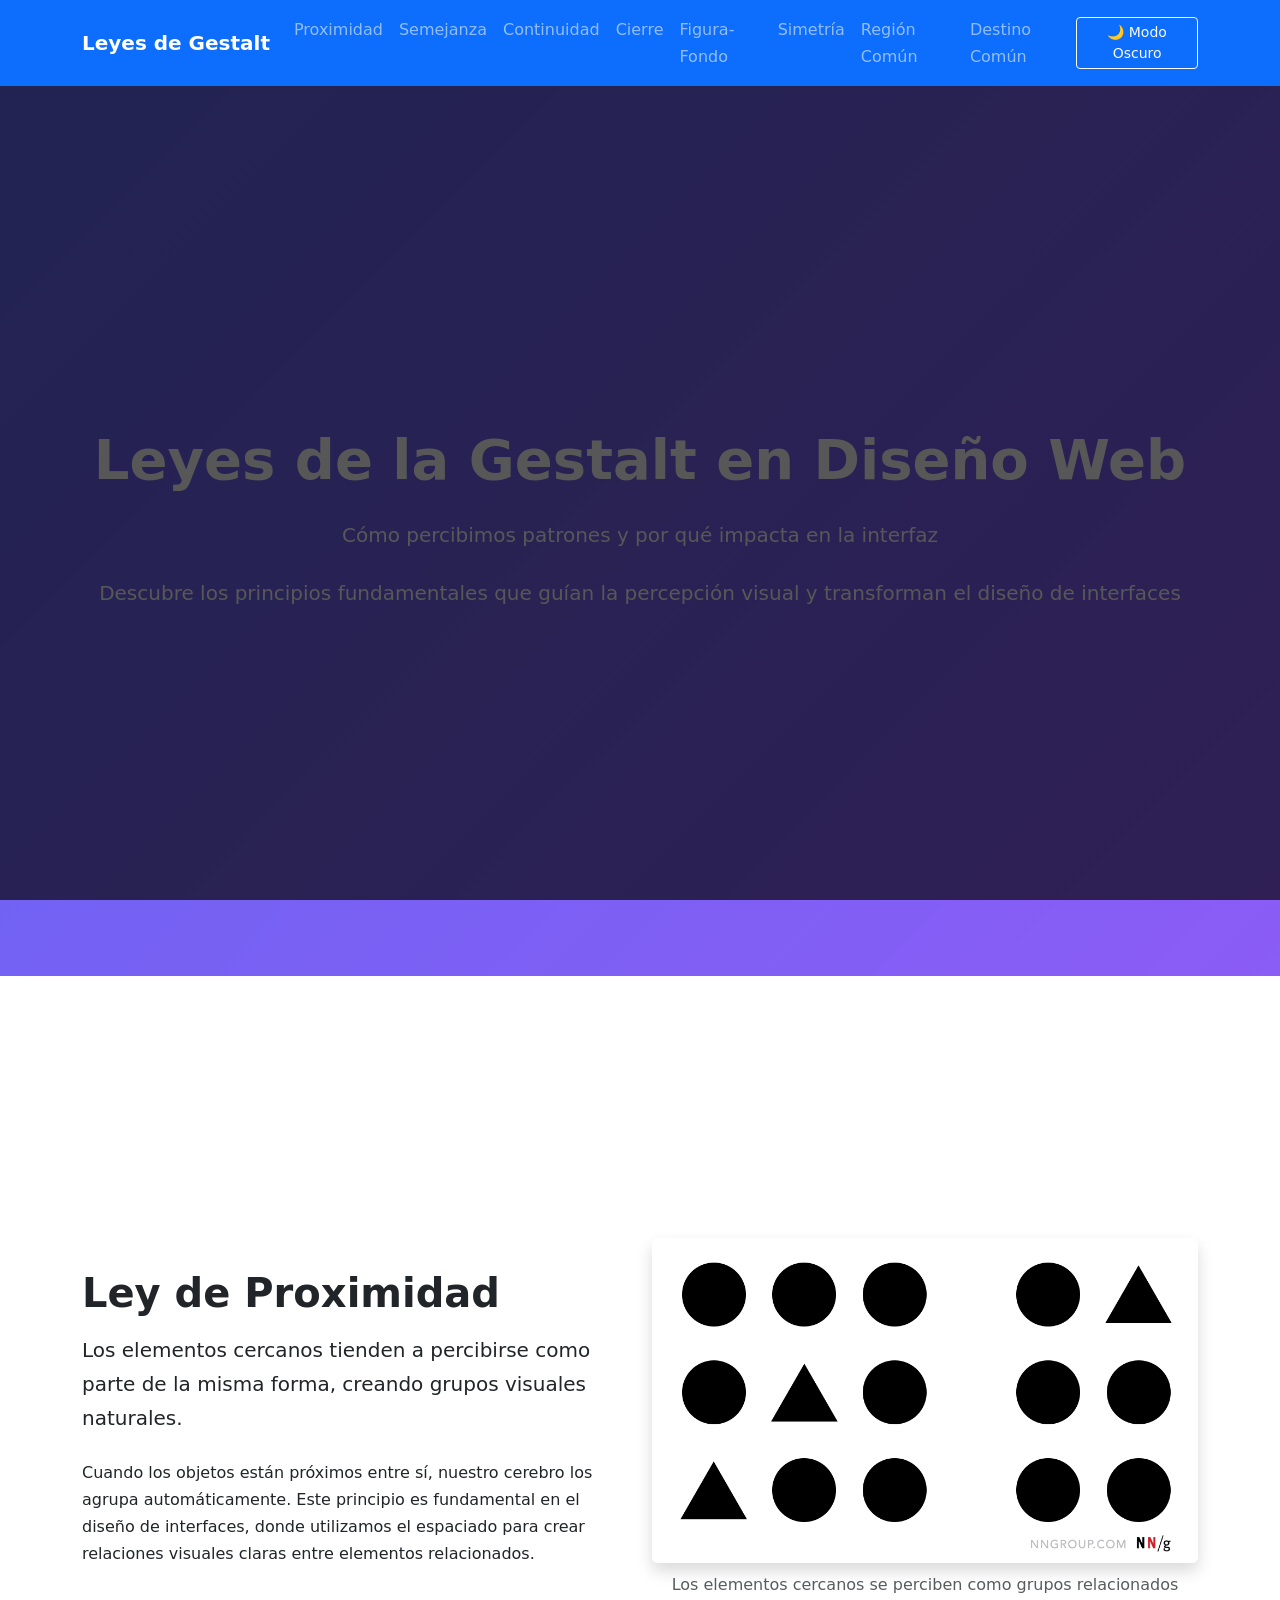
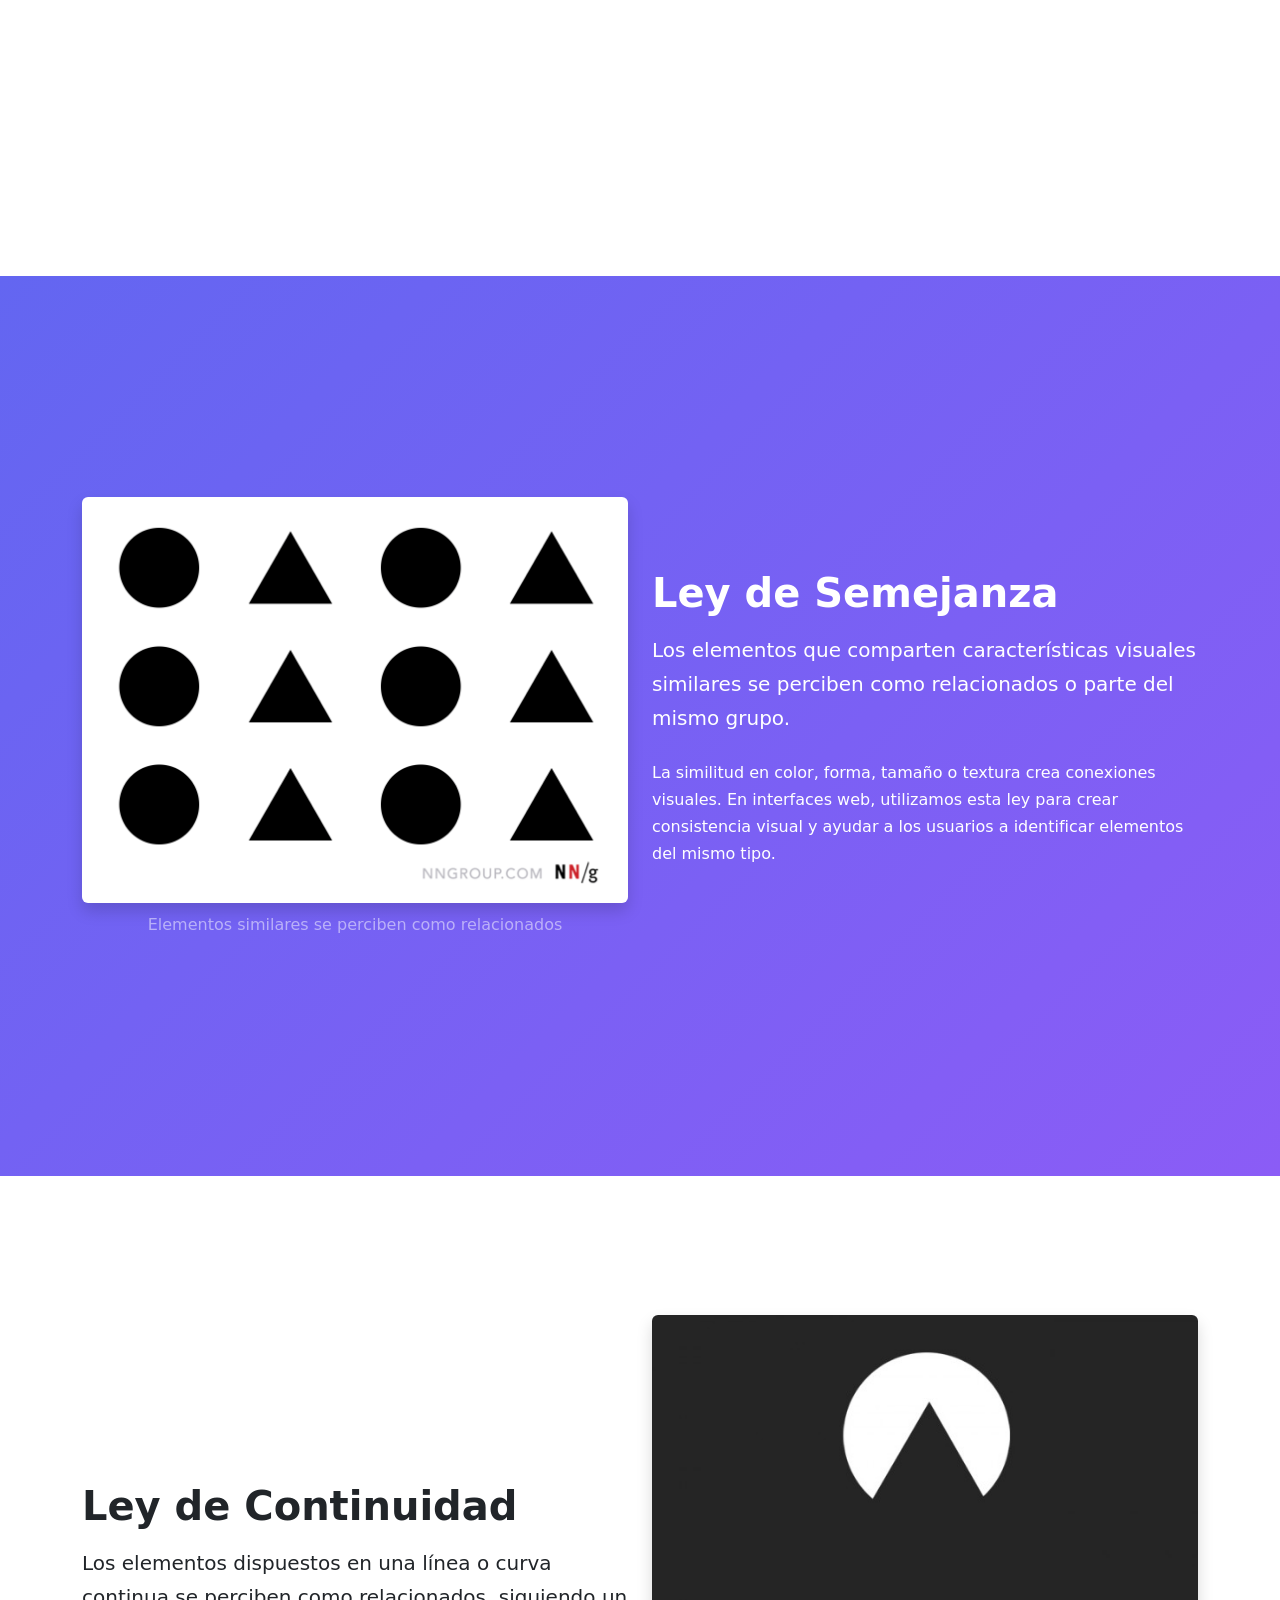
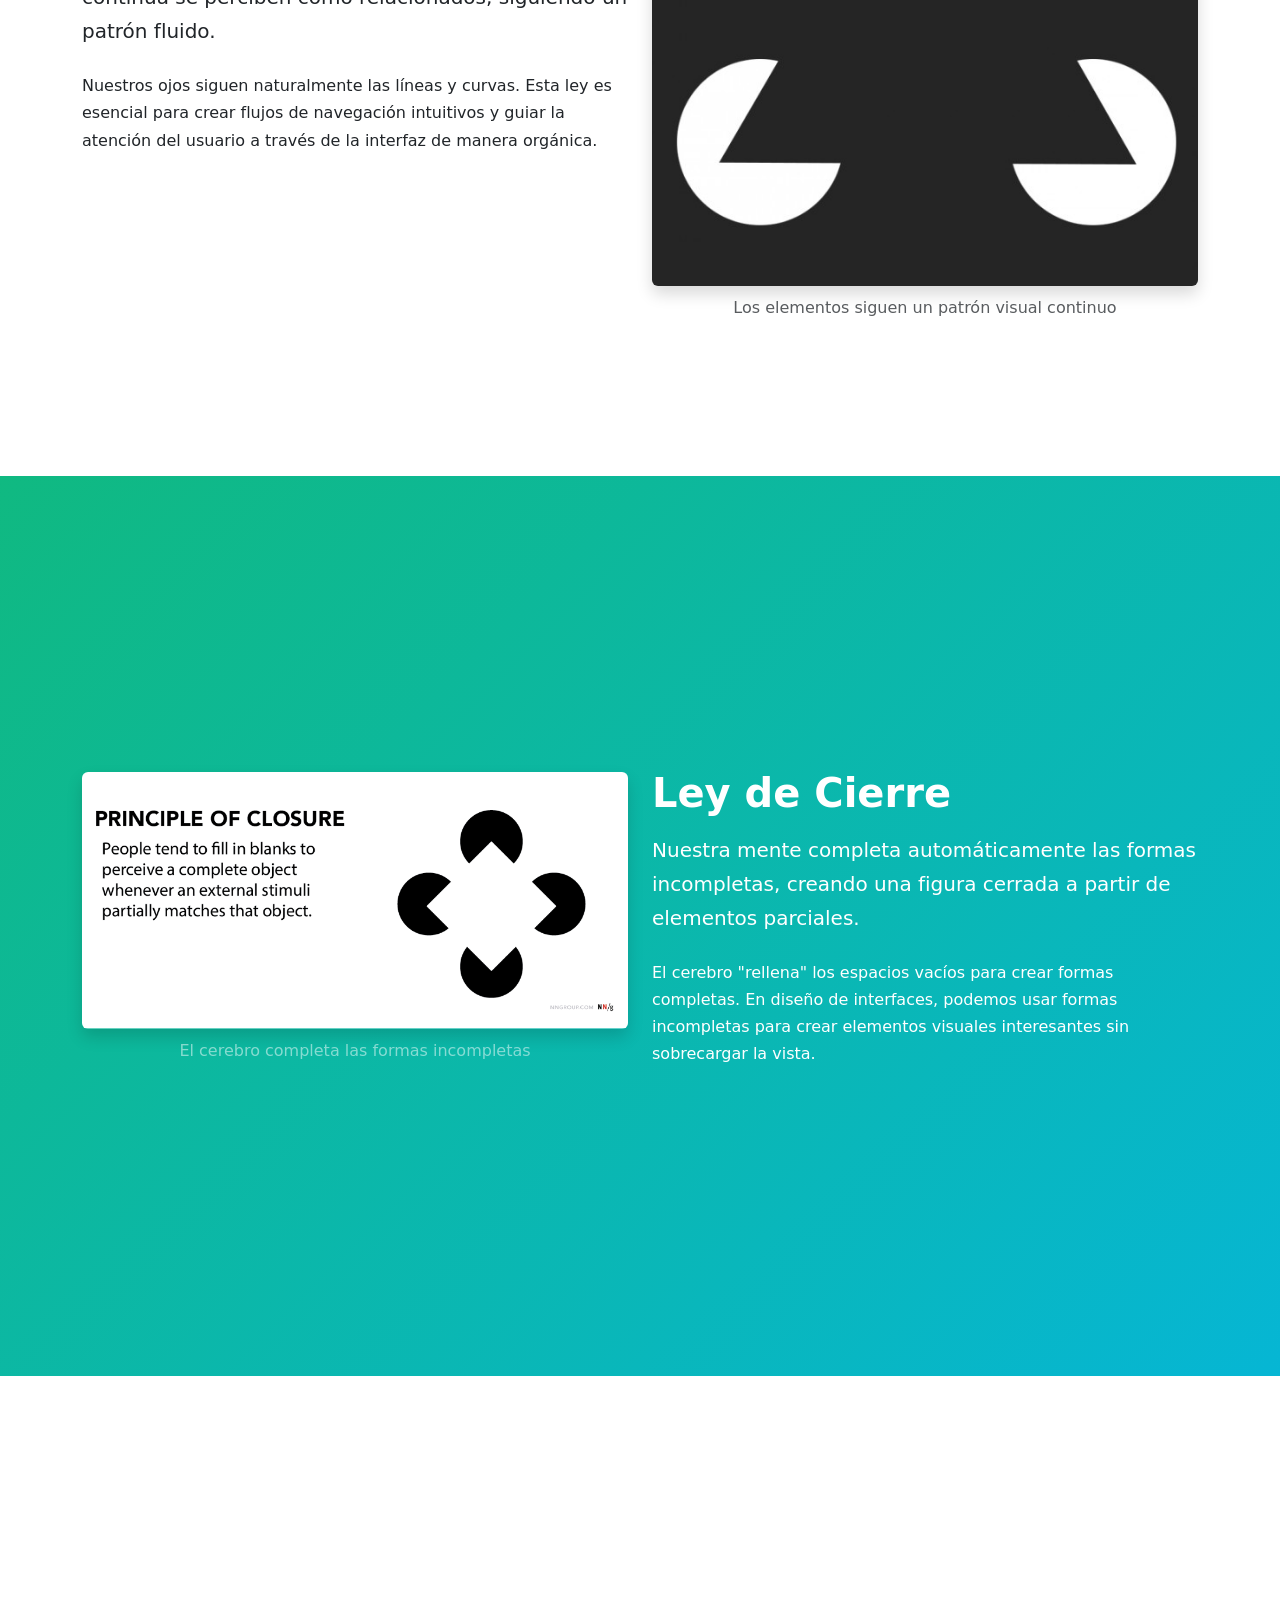
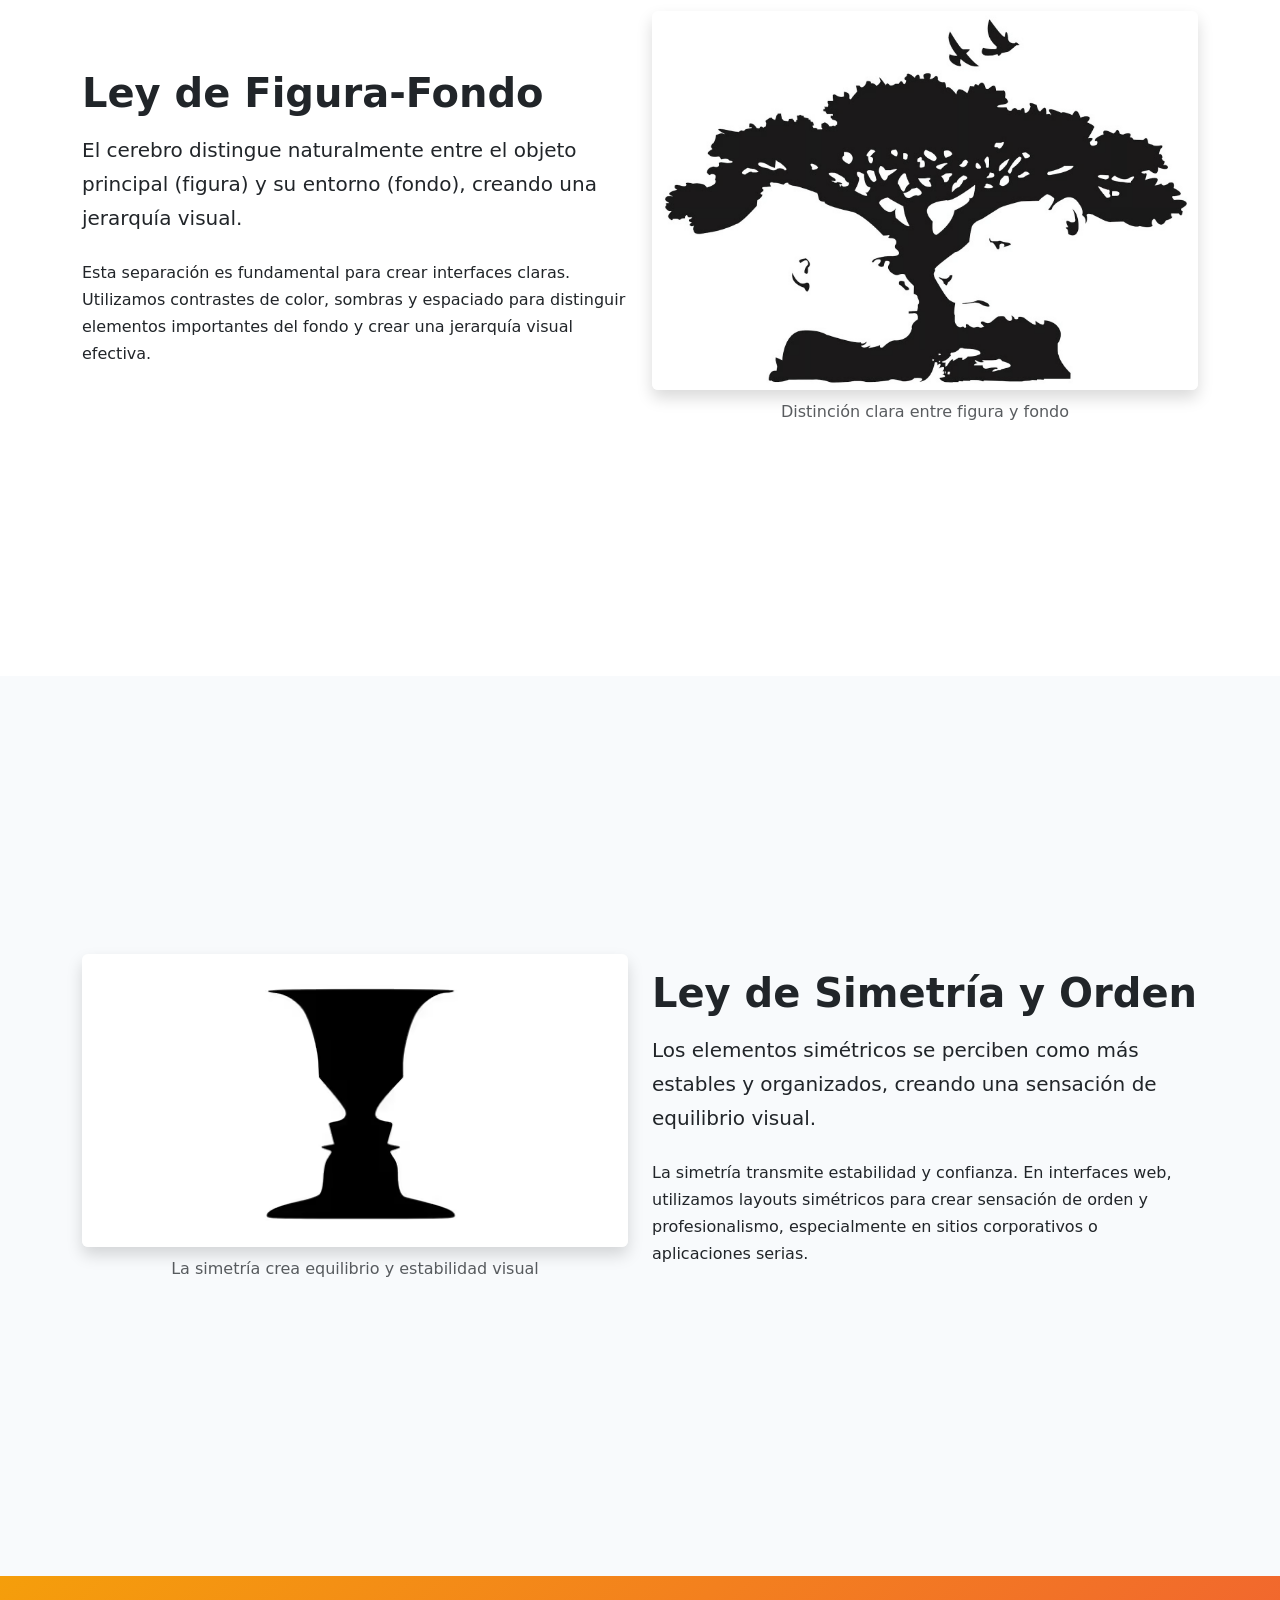
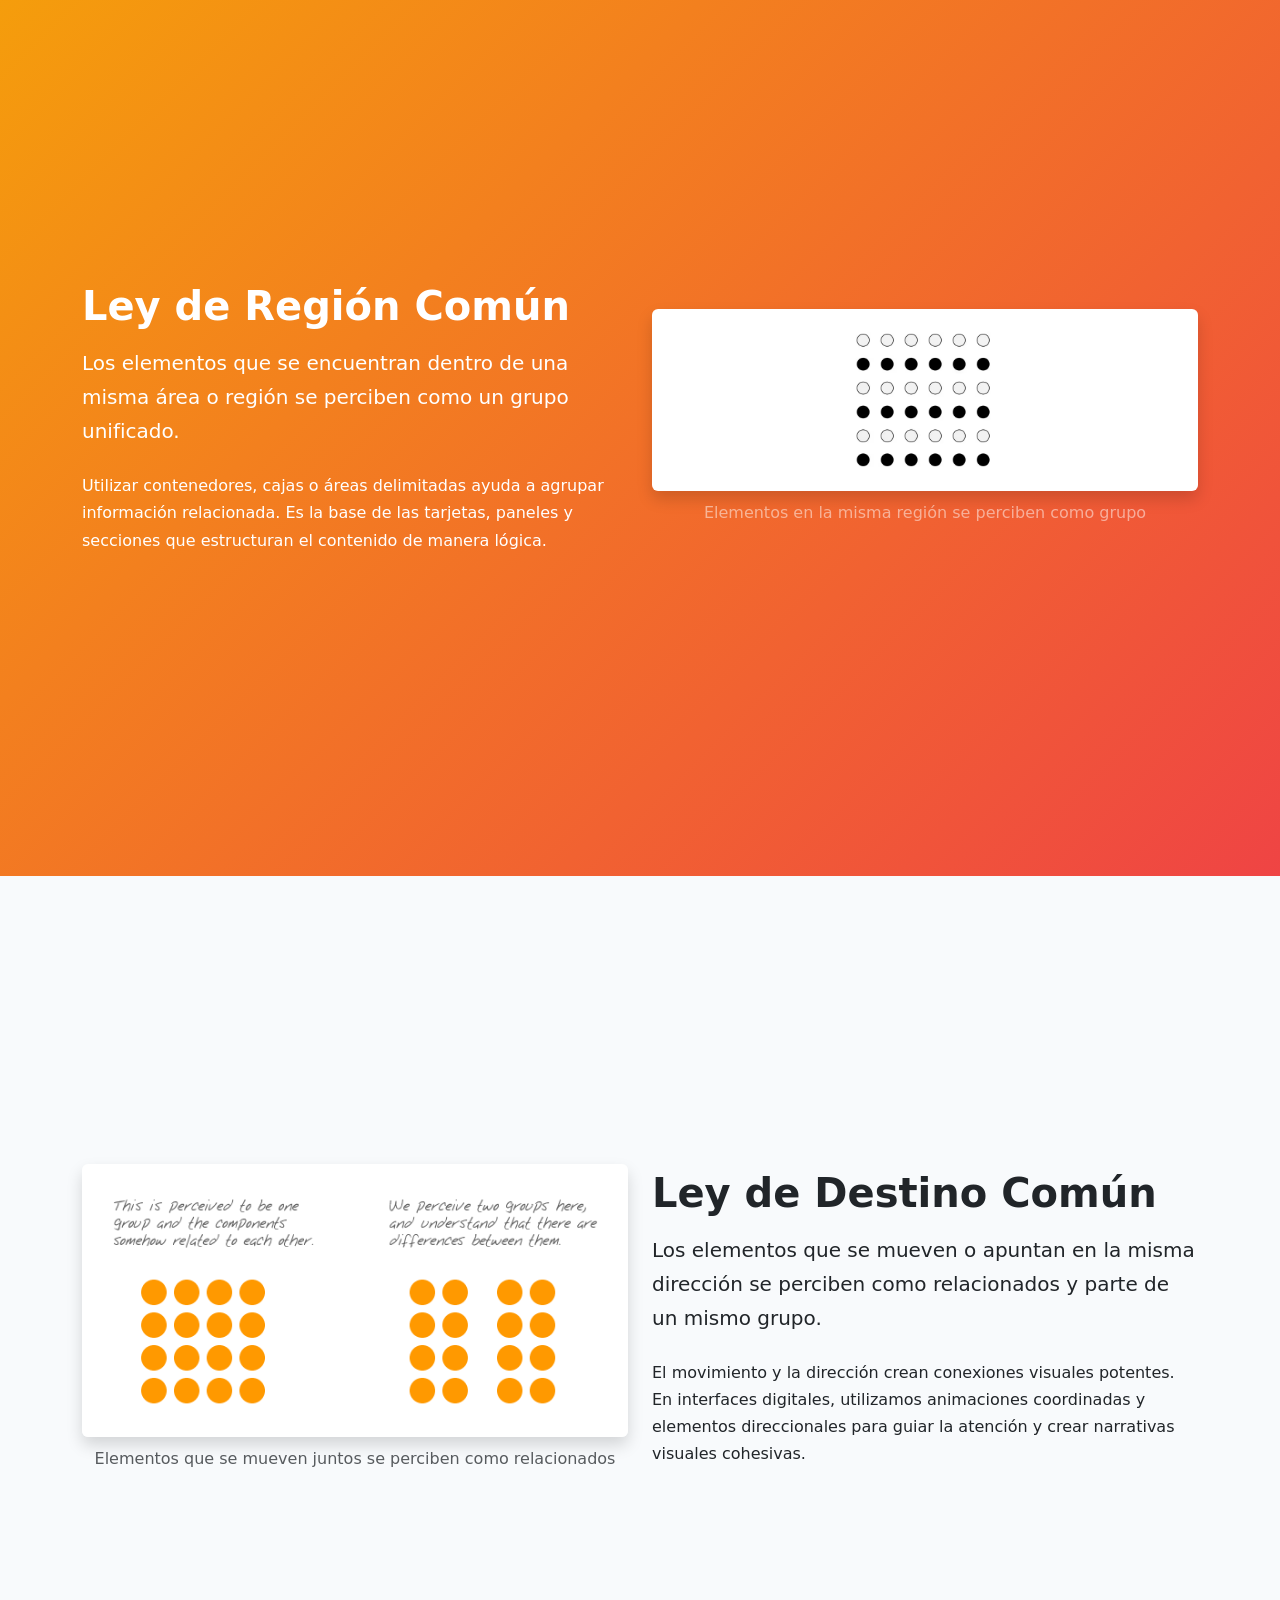
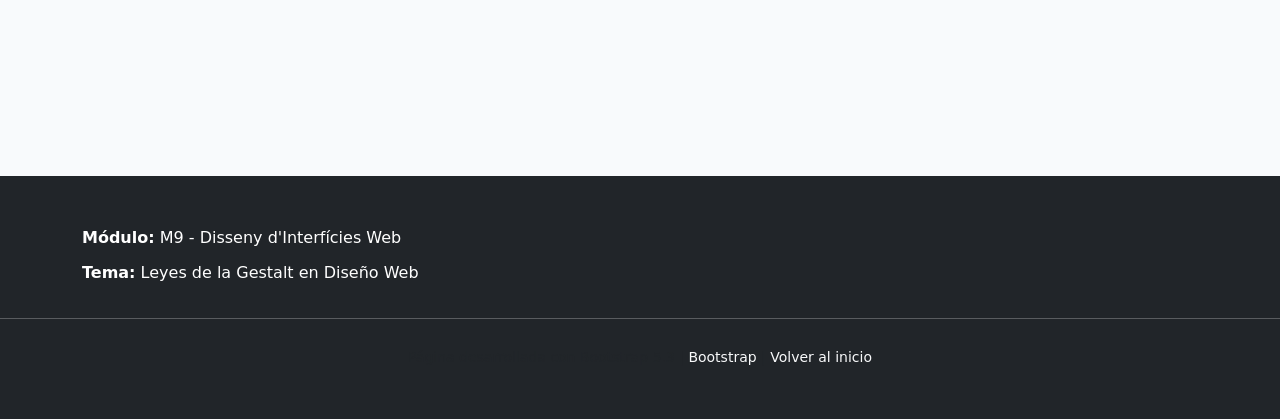
==== ActividadBoostrap/index.html @ cc76ec36 "reorganizar estructura correcta" ====
<!DOCTYPE html>
<html lang="es" data-bs-theme="light">
<head>
    <meta charset="UTF-8">
    <meta name="viewport" content="width=device-width, initial-scale=1.0">
    <title>Leyes de la Gestalt en Diseño Web</title>
    <link href="https://cdn.jsdelivr.net/npm/bootstrap@5.3.2/dist/css/bootstrap.min.css" rel="stylesheet">
    <link rel="stylesheet" href="style.css">
</head>
<body data-bs-spy="scroll" data-bs-target="#navbar-gestalt" data-bs-offset="70">

    <nav id="navbar-gestalt" class="navbar navbar-expand-lg navbar-dark bg-primary fixed-top">
        <div class="container">
            <a class="navbar-brand fw-bold" href="#inicio">Leyes de Gestalt</a>
            <button class="navbar-toggler" type="button" data-bs-toggle="collapse" data-bs-target="#navbarNav">
                <span class="navbar-toggler-icon"></span>
            </button>
            <div class="collapse navbar-collapse" id="navbarNav">
                <ul class="navbar-nav me-auto">
                    <li class="nav-item">
                        <a class="nav-link" href="#proximidad">Proximidad</a>
                    </li>
                    <li class="nav-item">
                        <a class="nav-link" href="#semejanza">Semejanza</a>
                    </li>
                    <li class="nav-item">
                        <a class="nav-link" href="#continuidad">Continuidad</a>
                    </li>
                    <li class="nav-item">
                        <a class="nav-link" href="#cierre">Cierre</a>
                    </li>
                    <li class="nav-item">
                        <a class="nav-link" href="#figura-fondo">Figura-Fondo</a>
                    </li>
                    <li class="nav-item">
                        <a class="nav-link" href="#simetria">Simetría</a>
                    </li>
                    <li class="nav-item">
                        <a class="nav-link" href="#region-comun">Región Común</a>
                    </li>
                    <li class="nav-item">
                        <a class="nav-link" href="#destino-comun">Destino Común</a>
                    </li>
                </ul>
                <button class="btn btn-outline-light btn-sm" type="button" data-bs-theme-toggle>
                    🌙 Modo Oscuro
                </button>
            </div>
        </div>
    </nav>

    <!-- Header/Hero Section -->
    <header id="inicio" class="hero-section d-flex align-items-center text-white">
        <div class="container text-center">
            <h1 class="display-4 fw-bold mb-4">Leyes de la Gestalt en Diseño Web</h1>
            <p class="lead mb-4">Cómo percibimos patrones y por qué impacta en la interfaz</p>
            <p class="fs-5">Descubre los principios fundamentales que guían la percepción visual y transforman el diseño de interfaces</p>
        </div>
    </header>

    <!-- Main Content -->
    <main class="main-content">
        <!-- Ley de Proximidad -->
        <section id="proximidad" class="law-section py-5">
            <div class="container">
                <div class="row align-items-center">
                    <div class="col-lg-6 mb-4 mb-lg-0">
                        <h2 class="display-6 fw-bold mb-3">Ley de Proximidad</h2>
                        <p class="lead mb-4">Los elementos cercanos tienden a percibirse como parte de la misma forma, creando grupos visuales naturales.</p>
                        <p>Cuando los objetos están próximos entre sí, nuestro cerebro los agrupa automáticamente. Este principio es fundamental en el diseño de interfaces, donde utilizamos el espaciado para crear relaciones visuales claras entre elementos relacionados.</p>
                    </div>
                    <div class="col-lg-6">
                        <figure class="text-center">
                            <img src="img/leyes-gestalt/01-proximidad.png" class="img-fluid rounded shadow" alt="Ejemplo visual de la Ley de Proximidad mostrando elementos agrupados por cercanía espacial">
                            <figcaption class="mt-2 text-muted">Los elementos cercanos se perciben como grupos relacionados</figcaption>
                        </figure>
                    </div>
                </div>
            </div>
        </section>

        <!-- Ley de Semejanza -->
        <section id="semejanza" class="law-section parallax-section py-5">
            <div class="parallax-overlay"></div>
            <div class="container position-relative">
                <div class="row align-items-center">
                    <div class="col-lg-6 order-lg-2 mb-4 mb-lg-0">
                        <h2 class="display-6 fw-bold mb-3 text-white">Ley de Semejanza</h2>
                        <p class="lead mb-4 text-white">Los elementos que comparten características visuales similares se perciben como relacionados o parte del mismo grupo.</p>
                        <p class="text-white">La similitud en color, forma, tamaño o textura crea conexiones visuales. En interfaces web, utilizamos esta ley para crear consistencia visual y ayudar a los usuarios a identificar elementos del mismo tipo.</p>
                    </div>
                    <div class="col-lg-6 order-lg-1">
                        <figure class="text-center">
                            <img src="img/leyes-gestalt/02-semejanza.png" class="img-fluid rounded shadow" alt="Ejemplo visual de la Ley de Semejanza mostrando elementos similares agrupados por características compartidas">
                            <figcaption class="mt-2 text-white-50">Elementos similares se perciben como relacionados</figcaption>
                        </figure>
                    </div>
                </div>
            </div>
        </section>

        <!-- Ley de Continuidad -->
        <section id="continuidad" class="law-section py-5">
            <div class="container">
                <div class="row align-items-center">
                    <div class="col-lg-6 mb-4 mb-lg-0">
                        <h2 class="display-6 fw-bold mb-3">Ley de Continuidad</h2>
                        <p class="lead mb-4">Los elementos dispuestos en una línea o curva continua se perciben como relacionados, siguiendo un patrón fluido.</p>
                        <p>Nuestros ojos siguen naturalmente las líneas y curvas. Esta ley es esencial para crear flujos de navegación intuitivos y guiar la atención del usuario a través de la interfaz de manera orgánica.</p>
                    </div>
                    <div class="col-lg-6">
                        <figure class="text-center">
                            <img src="img/leyes-gestalt/03-continuidad.jpg" class="img-fluid rounded shadow" alt="Ejemplo visual de la Ley de Continuidad mostrando elementos siguiendo un patrón lineal continuo">
                            <figcaption class="mt-2 text-muted">Los elementos siguen un patrón visual continuo</figcaption>
                        </figure>
                    </div>
                </div>
            </div>
        </section>

        <!-- Ley de Cierre -->
        <section id="cierre" class="law-section parallax-section-2 py-5">
            <div class="parallax-overlay"></div>
            <div class="container position-relative">
                <div class="row align-items-center">
                    <div class="col-lg-6 order-lg-2 mb-4 mb-lg-0">
                        <h2 class="display-6 fw-bold mb-3 text-white">Ley de Cierre</h2>
                        <p class="lead mb-4 text-white">Nuestra mente completa automáticamente las formas incompletas, creando una figura cerrada a partir de elementos parciales.</p>
                        <p class="text-white">El cerebro "rellena" los espacios vacíos para crear formas completas. En diseño de interfaces, podemos usar formas incompletas para crear elementos visuales interesantes sin sobrecargar la vista.</p>
                    </div>
                    <div class="col-lg-6 order-lg-1">
                        <figure class="text-center">
                            <img src="img/leyes-gestalt/04-cierre.png" class="img-fluid rounded shadow" alt="Ejemplo visual de la Ley de Cierre mostrando formas incompletas que el cerebro completa automáticamente">
                            <figcaption class="mt-2 text-white-50">El cerebro completa las formas incompletas</figcaption>
                        </figure>
                    </div>
                </div>
            </div>
        </section>

        <!-- Ley de Figura-Fondo -->
        <section id="figura-fondo" class="law-section py-5">
            <div class="container">
                <div class="row align-items-center">
                    <div class="col-lg-6 mb-4 mb-lg-0">
                        <h2 class="display-6 fw-bold mb-3">Ley de Figura-Fondo</h2>
                        <p class="lead mb-4">El cerebro distingue naturalmente entre el objeto principal (figura) y su entorno (fondo), creando una jerarquía visual.</p>
                        <p>Esta separación es fundamental para crear interfaces claras. Utilizamos contrastes de color, sombras y espaciado para distinguir elementos importantes del fondo y crear una jerarquía visual efectiva.</p>
                    </div>
                    <div class="col-lg-6">
                        <figure class="text-center">
                            <img src="img/leyes-gestalt/05-figura-fondo.avif" class="img-fluid rounded shadow" alt="Ejemplo visual de la Ley de Figura-Fondo mostrando la distinción clara entre primer plano y fondo">
                            <figcaption class="mt-2 text-muted">Distinción clara entre figura y fondo</figcaption>
                        </figure>
                    </div>
                </div>
            </div>
        </section>

        <!-- Ley de Simetría -->
        <section id="simetria" class="law-section py-5">
            <div class="container">
                <div class="row align-items-center">
                    <div class="col-lg-6 order-lg-2 mb-4 mb-lg-0">
                        <h2 class="display-6 fw-bold mb-3">Ley de Simetría y Orden</h2>
                        <p class="lead mb-4">Los elementos simétricos se perciben como más estables y organizados, creando una sensación de equilibrio visual.</p>
                        <p>La simetría transmite estabilidad y confianza. En interfaces web, utilizamos layouts simétricos para crear sensación de orden y profesionalismo, especialmente en sitios corporativos o aplicaciones serias.</p>
                    </div>
                    <div class="col-lg-6 order-lg-1">
                        <figure class="text-center">
                            <img src="img/leyes-gestalt/06-simetria.avif" class="img-fluid rounded shadow" alt="Ejemplo visual de la Ley de Simetría mostrando elementos organizados de forma simétrica y equilibrada">
                            <figcaption class="mt-2 text-muted">La simetría crea equilibrio y estabilidad visual</figcaption>
                        </figure>
                    </div>
                </div>
            </div>
        </section>

        <!-- Ley de Región Común -->
        <section id="region-comun" class="law-section parallax-section-3 py-5">
            <div class="parallax-overlay"></div>
            <div class="container position-relative">
                <div class="row align-items-center">
                    <div class="col-lg-6 mb-4 mb-lg-0">
                        <h2 class="display-6 fw-bold mb-3 text-white">Ley de Región Común</h2>
                        <p class="lead mb-4 text-white">Los elementos que se encuentran dentro de una misma área o región se perciben como un grupo unificado.</p>
                        <p class="text-white">Utilizar contenedores, cajas o áreas delimitadas ayuda a agrupar información relacionada. Es la base de las tarjetas, paneles y secciones que estructuran el contenido de manera lógica.</p>
                    </div>
                    <div class="col-lg-6">
                        <figure class="text-center">
                            <img src="img/leyes-gestalt/07-region-comun.avif" class="img-fluid rounded shadow" alt="Ejemplo visual de la Ley de Región Común mostrando elementos agrupados dentro de áreas definidas">
                            <figcaption class="mt-2 text-white-50">Elementos en la misma región se perciben como grupo</figcaption>
                        </figure>
                    </div>
                </div>
            </div>
        </section>

        <!-- Ley de Destino Común -->
        <section id="destino-comun" class="law-section py-5">
            <div class="container">
                <div class="row align-items-center">
                    <div class="col-lg-6 order-lg-2 mb-4 mb-lg-0">
                        <h2 class="display-6 fw-bold mb-3">Ley de Destino Común</h2>
                        <p class="lead mb-4">Los elementos que se mueven o apuntan en la misma dirección se perciben como relacionados y parte de un mismo grupo.</p>
                        <p>El movimiento y la dirección crean conexiones visuales potentes. En interfaces digitales, utilizamos animaciones coordinadas y elementos direccionales para guiar la atención y crear narrativas visuales cohesivas.</p>
                    </div>
                    <div class="col-lg-6 order-lg-1">
                        <figure class="text-center">
                            <img src="img/leyes-gestalt/01-proximidad-alt.gif" class="img-fluid rounded shadow" alt="Ejemplo visual animado de la Ley de Destino Común mostrando elementos con movimiento coordinado">
                            <figcaption class="mt-2 text-muted">Elementos que se mueven juntos se perciben como relacionados</figcaption>
                        </figure>
                    </div>
                </div>
            </div>
        </section>
    </main>

    <!-- Footer -->
    <footer class="bg-dark text-white py-5">
        <div class="container">
            <div class="row">
                <div class="col-md-6">
                  
                    <p class="mb-2"><strong>Módulo:</strong> M9 - Disseny d'Interfícies Web</p>
                    <p class="mb-2"><strong>Tema:</strong> Leyes de la Gestalt en Diseño Web</p>
                </div>         
                </div>
            </div>
            <hr class="my-4">
            <div class="text-center">
                <small class="text-muted">
                    Página desarrollada con Bootstrap 5.3 | 
                    <a href="https://getbootstrap.com" class="text-light text-decoration-none">Bootstrap</a> | 
                    <a href="#inicio" class="text-light text-decoration-none">Volver al inicio</a>
                </small>
            </div>
        </div>
    </footer>

    <script src="https://cdn.jsdelivr.net/npm/bootstrap@5.3.2/dist/js/bootstrap.bundle.min.js" defer></script>
    <script src="script.js" defer></script>
</body>
</html>
---- ActividadBoostrap/style.css ----
�� 
 : r o o t   {  
         - - b s - p r i m a r y :   # 6 3 6 6 f 1 ;  
         - - b s - s e c o n d a r y :   # 8 b 5 c f 6 ;  
         - - b s - l i g h t :   # f 8 f a f c ;  
         - - b s - d a r k :   # 1 e 2 9 3 b ;  
 }  
  
  
 [ d a t a - b s - t h e m e = " d a r k " ]   {  
         - - b s - p r i m a r y :   # 8 1 8 c f 8 ;  
         - - b s - s e c o n d a r y :   # a 7 8 b f a ;  
         - - b s - b o d y - b g :   # 0 f 1 7 2 a ;  
         - - b s - b o d y - c o l o r :   # e 2 e 8 f 0 ;  
 }  
  
 b o d y   {  
         f o n t - f a m i l y :   s y s t e m - u i ,   s a n s - s e r i f ;  
         l i n e - h e i g h t :   1 . 7 ;  
         p a d d i n g - t o p :   7 6 p x ;  
 }  
  
  
 . h e r o - s e c t i o n   {  
         b a c k g r o u n d :   l i n e a r - g r a d i e n t ( 1 3 5 d e g ,   v a r ( - - b s - p r i m a r y ) ,   v a r ( - - b s - s e c o n d a r y ) ) ;  
         m i n - h e i g h t :   1 0 0 v h ;  
         d i s p l a y :   f l e x ;  
         a l i g n - i t e m s :   c e n t e r ;  
 }  
  
  
 . l a w - s e c t i o n   {  
         m i n - h e i g h t :   1 0 0 v h ;  
         p a d d i n g :   5 r e m   0 ;  
         d i s p l a y :   f l e x ;  
         a l i g n - i t e m s :   c e n t e r ;  
 }  
  
 . l a w - s e c t i o n : n t h - c h i l d ( e v e n )   {  
         b a c k g r o u n d - c o l o r :   v a r ( - - b s - l i g h t ) ;  
 }  
  
 . p a r a l l a x - s e c t i o n   {  
         b a c k g r o u n d :   l i n e a r - g r a d i e n t ( 1 3 5 d e g ,   # 6 3 6 6 f 1 ,   # 8 b 5 c f 6 ) ;  
         c o l o r :   w h i t e ;  
 }  
  
 . p a r a l l a x - s e c t i o n - 2   {  
         b a c k g r o u n d :   l i n e a r - g r a d i e n t ( 1 3 5 d e g ,   # 1 0 b 9 8 1 ,   # 0 6 b 6 d 4 ) ;  
         c o l o r :   w h i t e ;  
 }  
  
 . p a r a l l a x - s e c t i o n - 3   {  
         b a c k g r o u n d :   l i n e a r - g r a d i e n t ( 1 3 5 d e g ,   # f 5 9 e 0 b ,   # e f 4 4 4 4 ) ;  
         c o l o r :   w h i t e ;  
 }  
  
 . p a r a l l a x - o v e r l a y   {  
         p o s i t i o n :   a b s o l u t e ;  
         t o p :   0 ;  
         l e f t :   0 ;  
         r i g h t :   0 ;  
         b o t t o m :   0 ;  
         b a c k g r o u n d :   r g b a ( 0 , 0 , 0 , 0 . 3 ) ;  
 }  
  
 f i g u r e   i m g   {  
         b o r d e r - r a d i u s :   0 . 7 5 r e m ;  
         t r a n s i t i o n :   t r a n s f o r m   0 . 3 s   e a s e ;  
 }  
  
 f i g u r e   i m g : h o v e r   {  
         t r a n s f o r m :   s c a l e ( 1 . 0 5 ) ;  
 }  
  
  
 @ m e d i a   ( m a x - w i d t h :   7 6 8 p x )   {  
         b o d y   {  
                 p a d d i n g - t o p :   6 0 p x ;  
         }  
          
         . l a w - s e c t i o n   {  
                 p a d d i n g :   3 r e m   0 ;  
                 m i n - h e i g h t :   a u t o ;  
         }  
 }  
 
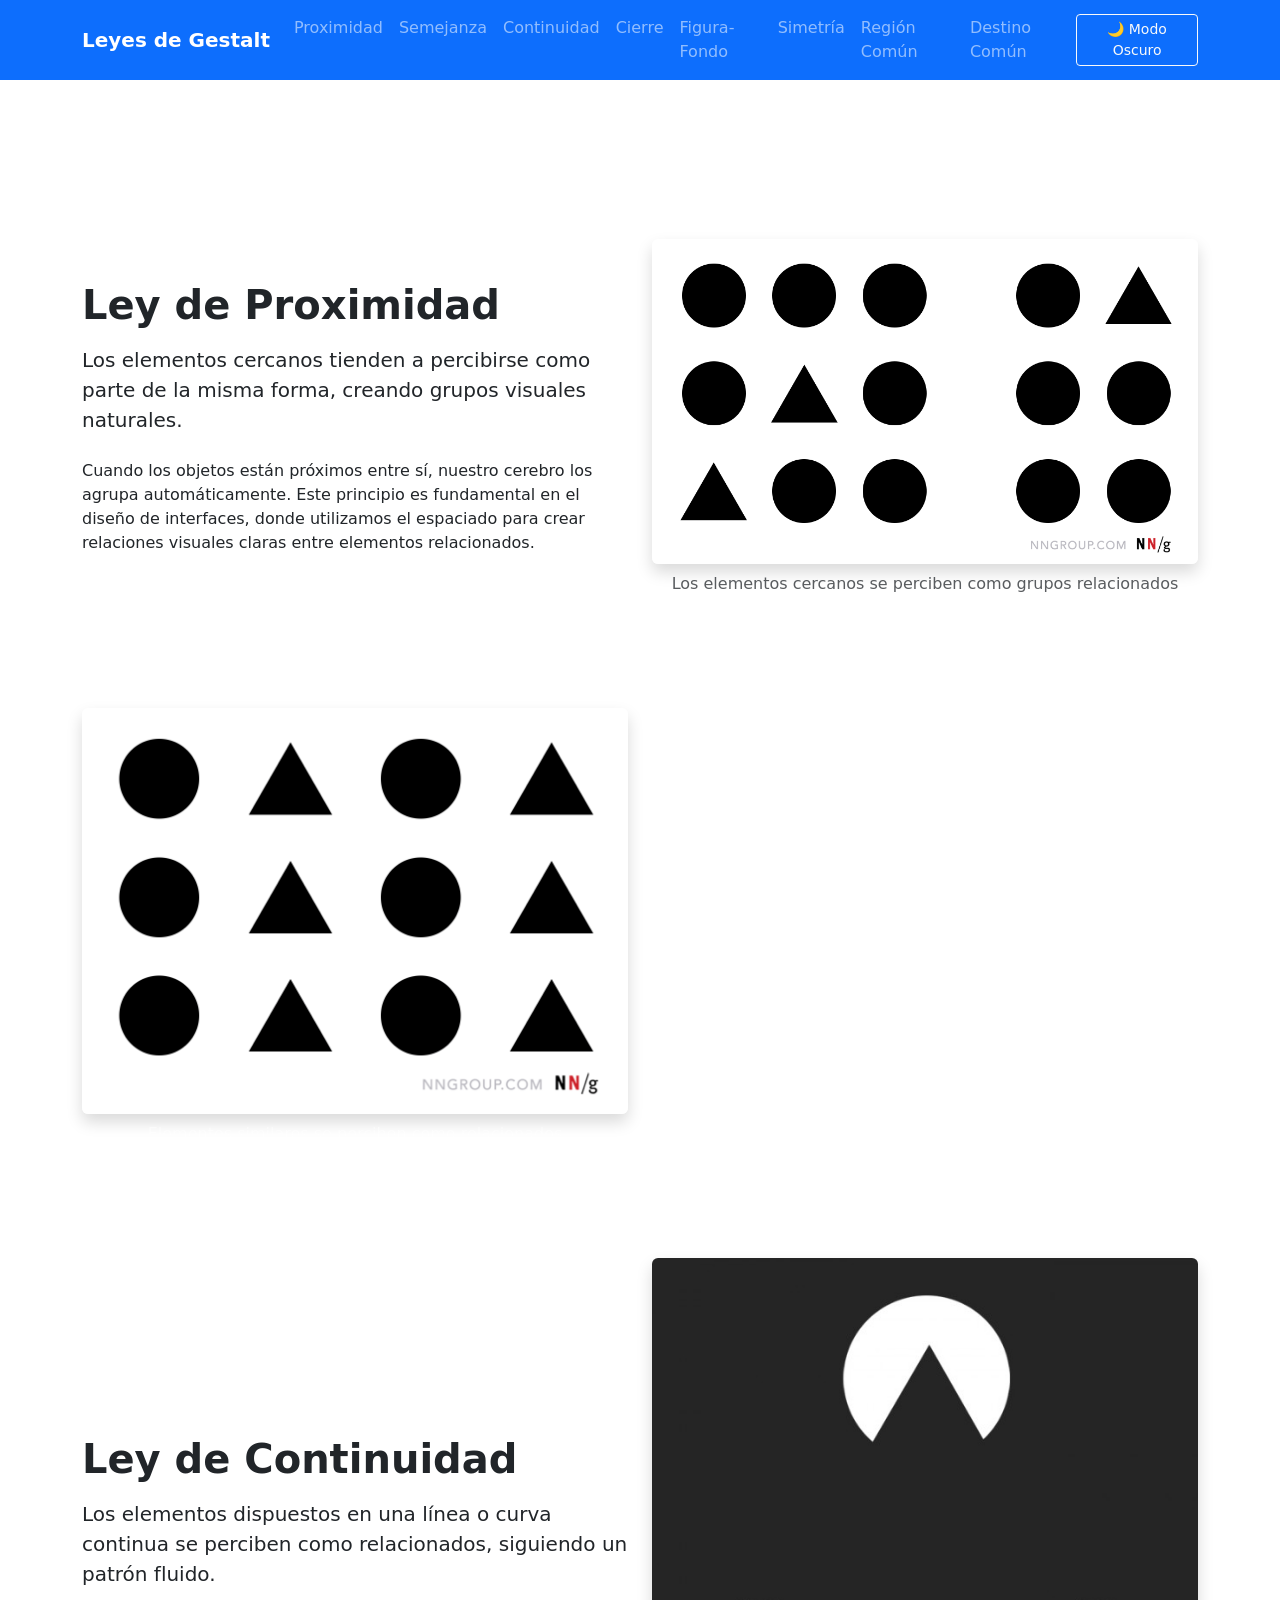
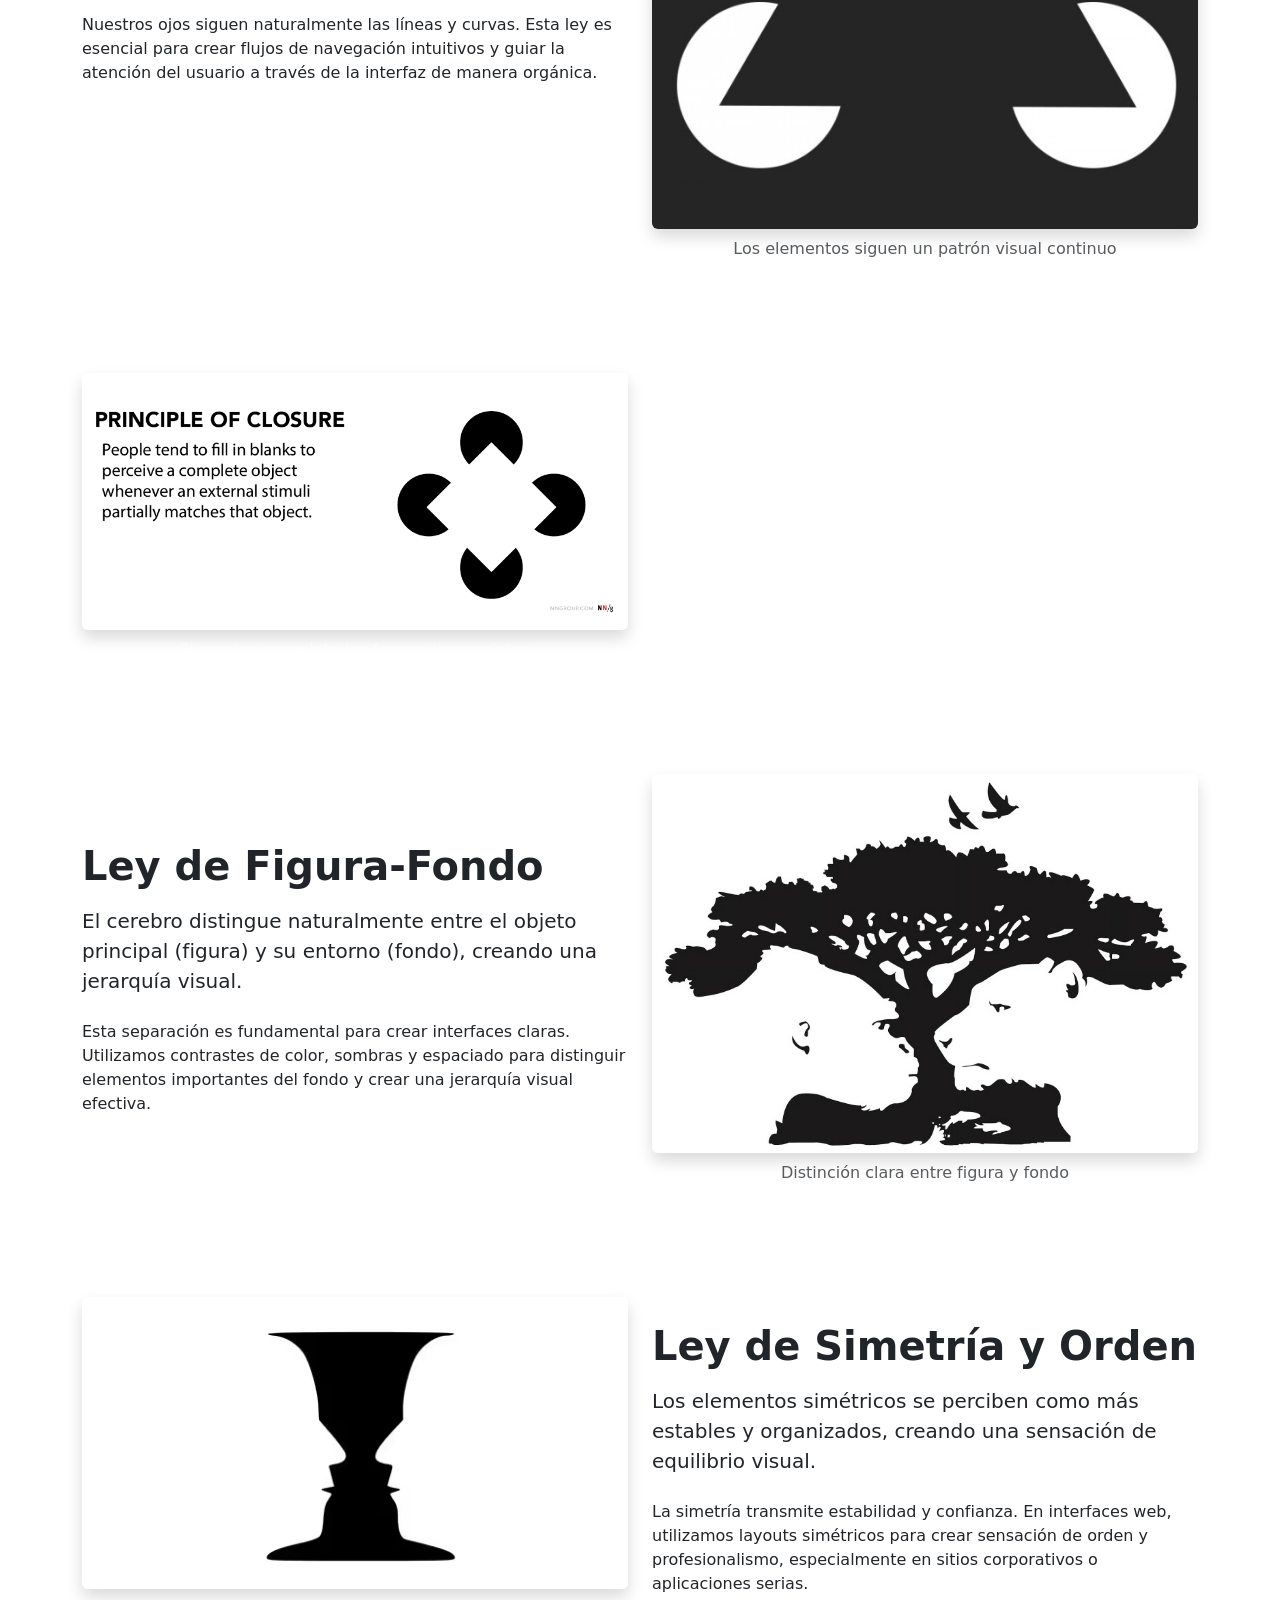
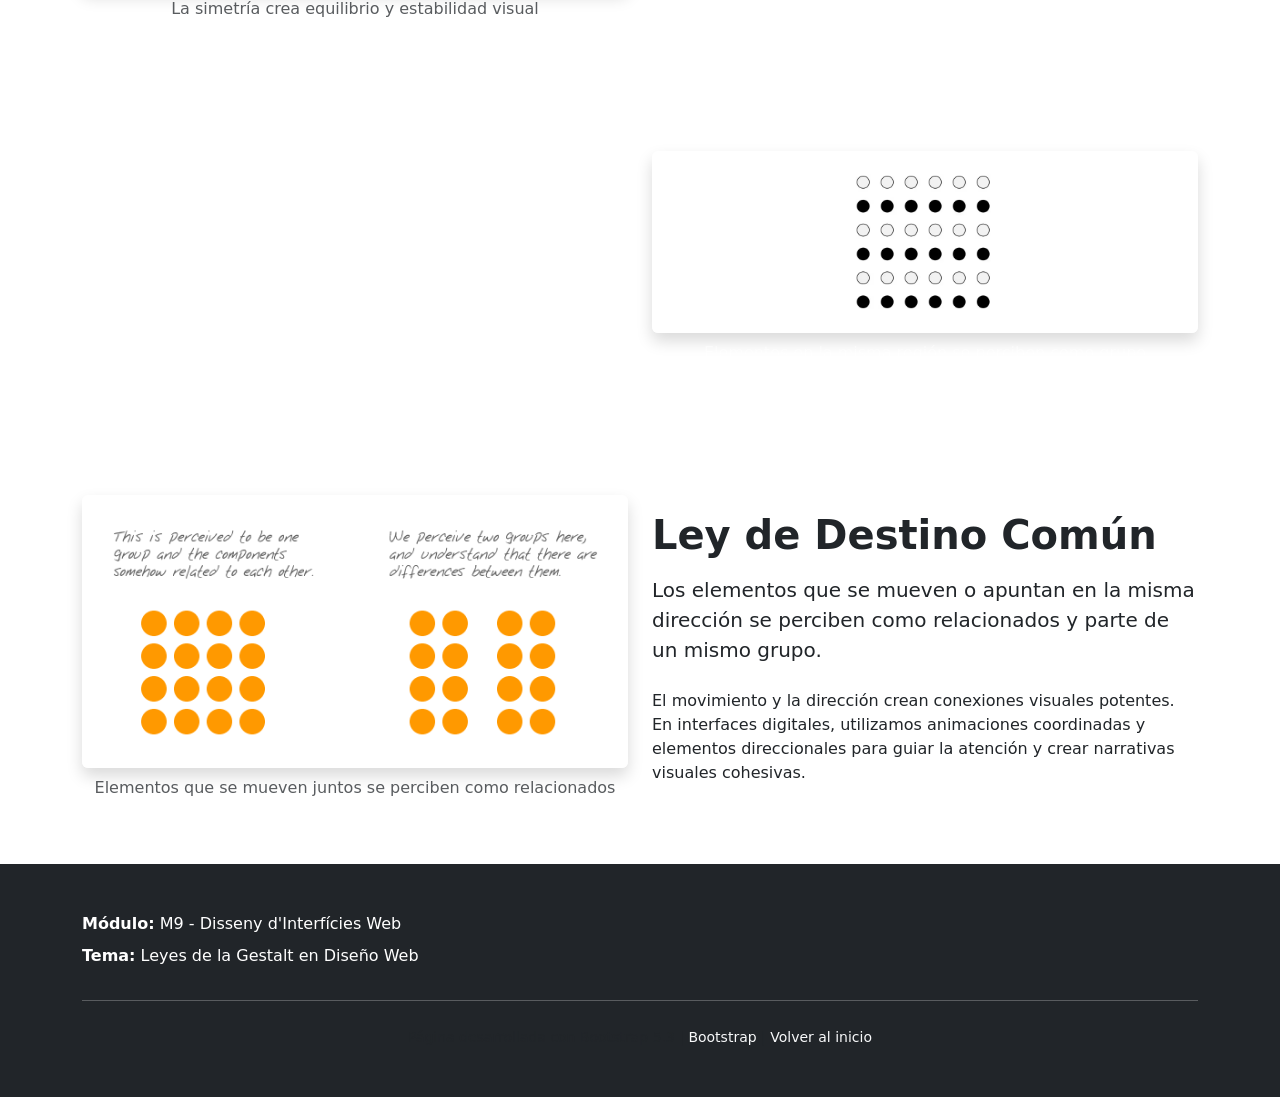
==== commit 48e03e48: "corregir css corrupto, footer y modo oscuro" ====
--- a/ActividadBoostrap/index.html
+++ b/ActividadBoostrap/index.html
@@ -42,7 +42,7 @@
                         <a class="nav-link" href="#destino-comun">Destino Común</a>
                     </li>
                 </ul>
-                <button class="btn btn-outline-light btn-sm" type="button" data-bs-theme-toggle>
+                <button class="btn btn-outline-light btn-sm" type="button" id="themeToggle">
                     🌙 Modo Oscuro
                 </button>
             </div>
@@ -221,10 +221,8 @@
         <div class="container">
             <div class="row">
                 <div class="col-md-6">
-                  
                     <p class="mb-2"><strong>Módulo:</strong> M9 - Disseny d'Interfícies Web</p>
                     <p class="mb-2"><strong>Tema:</strong> Leyes de la Gestalt en Diseño Web</p>
-                </div>         
                 </div>
             </div>
             <hr class="my-4">
--- a/ActividadBoostrap/style.css
+++ b/ActividadBoostrap/style.css
@@ -1,173 +1,82 @@
-��+: r o o t   { 
+         - - b s - p r i m a r y :   # 6 3 6 6 f 1 ; 
+         - - b s - s e c o n d a r y :   # 8 b 5 c f 6 ; 
+         - - b s - l i g h t :   # f 8 f a f c ; 
+         - - b s - d a r k :   # 1 e 2 9 3 b ; 
+ } 
  
- : r o o t   { + [ d a t a - b s - t h e m e = " d a r k " ]   { 
+         - - b s - p r i m a r y :   # 8 1 8 c f 8 ; 
+         - - b s - s e c o n d a r y :   # a 7 8 b f a ; 
+         - - b s - b o d y - b g :   # 0 f 1 7 2 a ; 
+         - - b s - b o d y - c o l o r :   # e 2 e 8 f 0 ; 
+ } 
  
-         - - b s - p r i m a r y :   # 6 3 6 6 f 1 ; + b o d y   { 
+         f o n t - f a m i l y :   s y s t e m - u i ,   s a n s - s e r i f ; 
+         l i n e - h e i g h t :   1 . 7 ; 
+         p a d d i n g - t o p :   7 6 p x ; 
+ } 
  
-         - - b s - s e c o n d a r y :   # 8 b 5 c f 6 ; + . h e r o - s e c t i o n   { 
+         b a c k g r o u n d :   l i n e a r - g r a d i e n t ( 1 3 5 d e g ,   v a r ( - - b s - p r i m a r y ) ,   v a r ( - - b s - s e c o n d a r y ) ) ; 
+         m i n - h e i g h t :   1 0 0 v h ; 
+         d i s p l a y :   f l e x ; 
+         a l i g n - i t e m s :   c e n t e r ; 
+ } 
  
-         - - b s - l i g h t :   # f 8 f a f c ; + . l a w - s e c t i o n   { 
+         m i n - h e i g h t :   1 0 0 v h ; 
+         p a d d i n g :   5 r e m   0 ; 
+         d i s p l a y :   f l e x ; 
+         a l i g n - i t e m s :   c e n t e r ; 
+ } 
  
-         - - b s - d a r k :   # 1 e 2 9 3 b ; + . l a w - s e c t i o n : n t h - c h i l d ( e v e n )   { 
+         b a c k g r o u n d - c o l o r :   v a r ( - - b s - l i g h t ) ; 
+ } 
  
- } + . p a r a l l a x - s e c t i o n   { 
+         b a c k g r o u n d :   l i n e a r - g r a d i e n t ( 1 3 5 d e g ,   # 6 3 6 6 f 1 ,   # 8 b 5 c f 6 ) ; 
+         c o l o r :   w h i t e ; 
+ } 
  
- + . p a r a l l a x - s e c t i o n - 2   { 
+         b a c k g r o u n d :   l i n e a r - g r a d i e n t ( 1 3 5 d e g ,   # 1 0 b 9 8 1 ,   # 0 6 b 6 d 4 ) ; 
+         c o l o r :   w h i t e ; 
+ } 
  
- + . p a r a l l a x - s e c t i o n - 3   { 
+         b a c k g r o u n d :   l i n e a r - g r a d i e n t ( 1 3 5 d e g ,   # f 5 9 e 0 b ,   # e f 4 4 4 4 ) ; 
+         c o l o r :   w h i t e ; 
+ } 
  
- [ d a t a - b s - t h e m e = " d a r k " ]   { + . p a r a l l a x - o v e r l a y   { 
+         p o s i t i o n :   a b s o l u t e ; 
+         t o p :   0 ; 
+         l e f t :   0 ; 
+         r i g h t :   0 ; 
+         b o t t o m :   0 ; 
+         b a c k g r o u n d :   r g b a ( 0 , 0 , 0 , 0 . 3 ) ; 
+ } 
  
-         - - b s - p r i m a r y :   # 8 1 8 c f 8 ; + f i g u r e   i m g   { 
+         b o r d e r - r a d i u s :   0 . 7 5 r e m ; 
+         t r a n s i t i o n :   t r a n s f o r m   0 . 3 s   e a s e ; 
+ } 
  
-         - - b s - s e c o n d a r y :   # a 7 8 b f a ; + f i g u r e   i m g : h o v e r   { 
+         t r a n s f o r m :   s c a l e ( 1 . 0 5 ) ; 
+ } 
  
-         - - b s - b o d y - b g :   # 0 f 1 7 2 a ; + @ m e d i a   ( m a x - w i d t h :   7 6 8 p x )   { 
+         b o d y   { 
+                 p a d d i n g - t o p :   6 0 p x ; 
+         } 
  
-         - - b s - b o d y - c o l o r :   # e 2 e 8 f 0 ; - 
- } - 
- - 
- b o d y   { - 
-         f o n t - f a m i l y :   s y s t e m - u i ,   s a n s - s e r i f ; - 
-         l i n e - h e i g h t :   1 . 7 ; - 
-         p a d d i n g - t o p :   7 6 p x ; - 
- } - 
- - 
- - 
- . h e r o - s e c t i o n   { - 
-         b a c k g r o u n d :   l i n e a r - g r a d i e n t ( 1 3 5 d e g ,   v a r ( - - b s - p r i m a r y ) ,   v a r ( - - b s - s e c o n d a r y ) ) ; - 
-         m i n - h e i g h t :   1 0 0 v h ; - 
-         d i s p l a y :   f l e x ; - 
-         a l i g n - i t e m s :   c e n t e r ; - 
- } - 
- - 
- - 
- . l a w - s e c t i o n   { - 
-         m i n - h e i g h t :   1 0 0 v h ; - 
-         p a d d i n g :   5 r e m   0 ; - 
-         d i s p l a y :   f l e x ; - 
-         a l i g n - i t e m s :   c e n t e r ; - 
- } - 
- - 
- . l a w - s e c t i o n : n t h - c h i l d ( e v e n )   { - 
-         b a c k g r o u n d - c o l o r :   v a r ( - - b s - l i g h t ) ; - 
- } - 
- - 
- . p a r a l l a x - s e c t i o n   { - 
-         b a c k g r o u n d :   l i n e a r - g r a d i e n t ( 1 3 5 d e g ,   # 6 3 6 6 f 1 ,   # 8 b 5 c f 6 ) ; - 
-         c o l o r :   w h i t e ; - 
- } - 
- - 
- . p a r a l l a x - s e c t i o n - 2   { - 
-         b a c k g r o u n d :   l i n e a r - g r a d i e n t ( 1 3 5 d e g ,   # 1 0 b 9 8 1 ,   # 0 6 b 6 d 4 ) ; - 
-         c o l o r :   w h i t e ; - 
- } - 
- - 
- . p a r a l l a x - s e c t i o n - 3   { - 
-         b a c k g r o u n d :   l i n e a r - g r a d i e n t ( 1 3 5 d e g ,   # f 5 9 e 0 b ,   # e f 4 4 4 4 ) ; - 
-         c o l o r :   w h i t e ; - 
- } - 
- - 
- . p a r a l l a x - o v e r l a y   { - 
-         p o s i t i o n :   a b s o l u t e ; - 
-         t o p :   0 ; - 
-         l e f t :   0 ; - 
-         r i g h t :   0 ; - 
-         b o t t o m :   0 ; - 
-         b a c k g r o u n d :   r g b a ( 0 , 0 , 0 , 0 . 3 ) ; - 
- } - 
- - 
- f i g u r e   i m g   { - 
-         b o r d e r - r a d i u s :   0 . 7 5 r e m ; - 
-         t r a n s i t i o n :   t r a n s f o r m   0 . 3 s   e a s e ; - 
- } - 
- - 
- f i g u r e   i m g : h o v e r   { - 
-         t r a n s f o r m :   s c a l e ( 1 . 0 5 ) ; - 
- } - 
- - 
- - 
- @ m e d i a   ( m a x - w i d t h :   7 6 8 p x )   { - 
-         b o d y   { - 
-                 p a d d i n g - t o p :   6 0 p x ; - 
-         } - 
-         - 
-         . l a w - s e c t i o n   { - 
-                 p a d d i n g :   3 r e m   0 ; - 
-                 m i n - h e i g h t :   a u t o ; - 
-         } - 
- } - 
+         . l a w - s e c t i o n   { 
+                 p a d d i n g :   3 r e m   0 ; 
+                 m i n - h e i g h t :   a u t o ; 
+         } 
+ } 
  
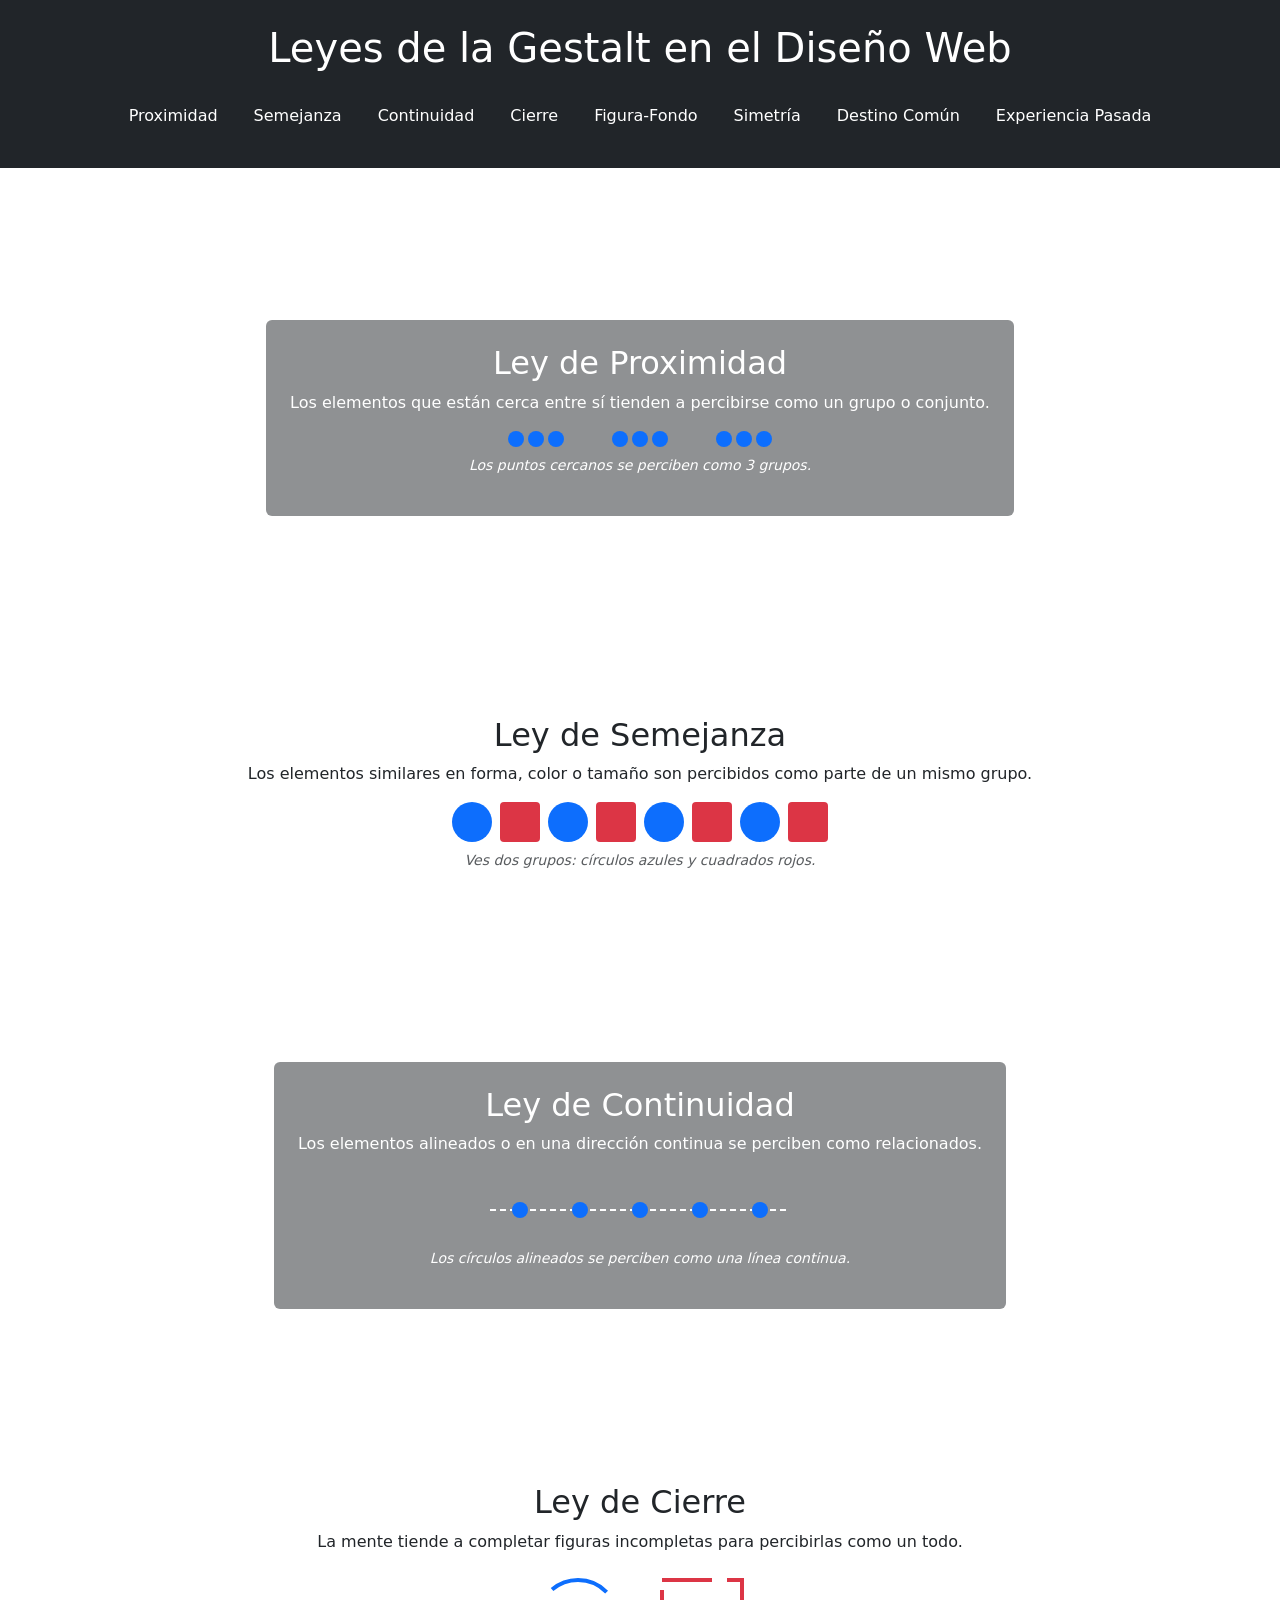
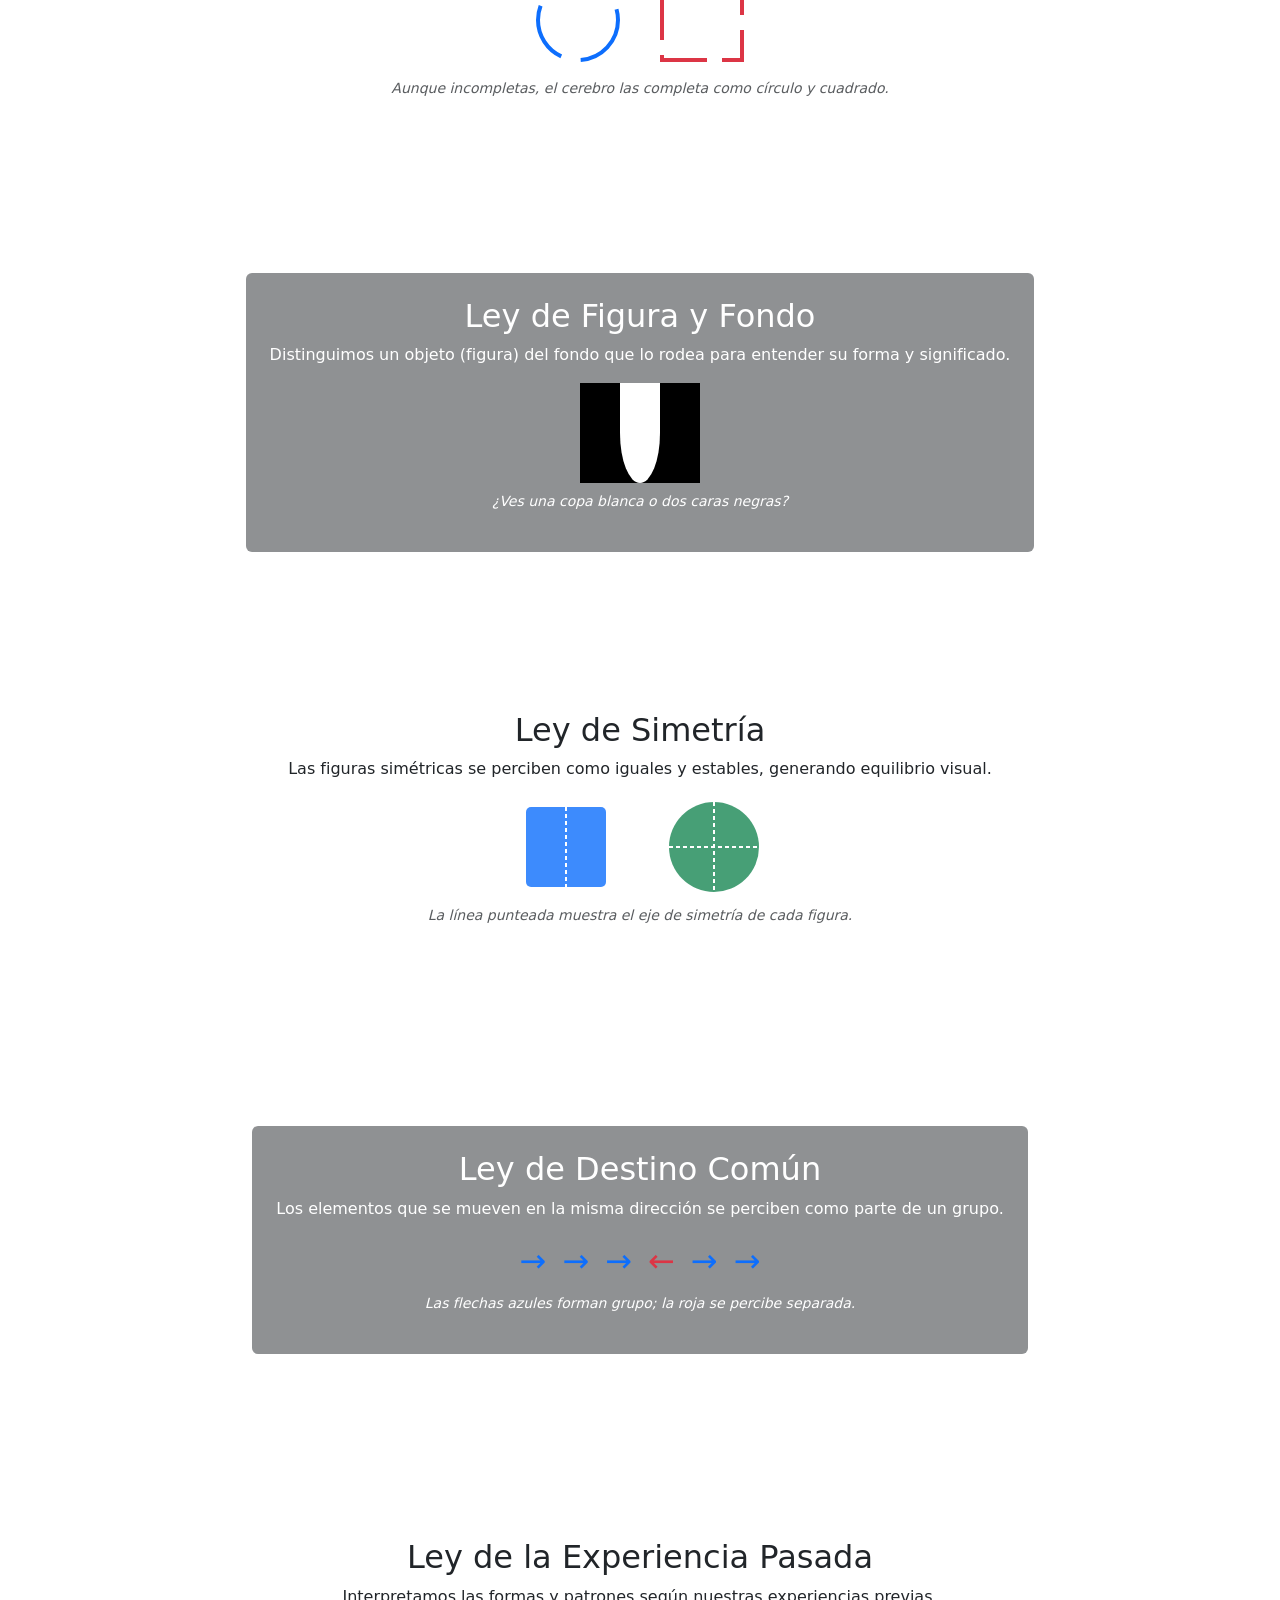
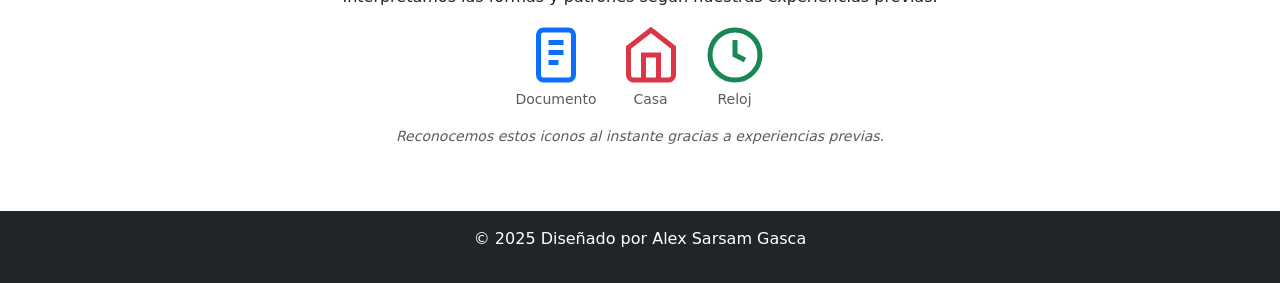
==== commit 140ebaa4: "proyecto facil en ActividadBoostrap" ====
--- a/ActividadBoostrap/index.html
+++ b/ActividadBoostrap/index.html
@@ -1,242 +1,194 @@
 <!DOCTYPE html>
-<html lang="es" data-bs-theme="light">
+<html lang="es">
 <head>
-    <meta charset="UTF-8">
-    <meta name="viewport" content="width=device-width, initial-scale=1.0">
-    <title>Leyes de la Gestalt en Diseño Web</title>
-    <link href="https://cdn.jsdelivr.net/npm/bootstrap@5.3.2/dist/css/bootstrap.min.css" rel="stylesheet">
-    <link rel="stylesheet" href="style.css">
+  <meta charset="UTF-8">
+  <meta name="viewport" content="width=device-width, initial-scale=1.0">
+  <title>Leyes de la Gestalt en el Diseño Web</title>
+  <link href="https://cdn.jsdelivr.net/npm/bootstrap@5.3.8/dist/css/bootstrap.min.css" rel="stylesheet">
+  <link rel="stylesheet" href="style.css">
 </head>
-<body data-bs-spy="scroll" data-bs-target="#navbar-gestalt" data-bs-offset="70">
 
-    <nav id="navbar-gestalt" class="navbar navbar-expand-lg navbar-dark bg-primary fixed-top">
-        <div class="container">
-            <a class="navbar-brand fw-bold" href="#inicio">Leyes de Gestalt</a>
-            <button class="navbar-toggler" type="button" data-bs-toggle="collapse" data-bs-target="#navbarNav">
-                <span class="navbar-toggler-icon"></span>
-            </button>
-            <div class="collapse navbar-collapse" id="navbarNav">
-                <ul class="navbar-nav me-auto">
-                    <li class="nav-item">
-                        <a class="nav-link" href="#proximidad">Proximidad</a>
-                    </li>
-                    <li class="nav-item">
-                        <a class="nav-link" href="#semejanza">Semejanza</a>
-                    </li>
-                    <li class="nav-item">
-                        <a class="nav-link" href="#continuidad">Continuidad</a>
-                    </li>
-                    <li class="nav-item">
-                        <a class="nav-link" href="#cierre">Cierre</a>
-                    </li>
-                    <li class="nav-item">
-                        <a class="nav-link" href="#figura-fondo">Figura-Fondo</a>
-                    </li>
-                    <li class="nav-item">
-                        <a class="nav-link" href="#simetria">Simetría</a>
-                    </li>
-                    <li class="nav-item">
-                        <a class="nav-link" href="#region-comun">Región Común</a>
-                    </li>
-                    <li class="nav-item">
-                        <a class="nav-link" href="#destino-comun">Destino Común</a>
-                    </li>
-                </ul>
-                <button class="btn btn-outline-light btn-sm" type="button" id="themeToggle">
-                    🌙 Modo Oscuro
-                </button>
-            </div>
+<body>
+
+  <header class="bg-dark text-white text-center py-4 sticky-top">
+    <h1 class="mb-3">Leyes de la Gestalt en el Diseño Web</h1>
+    <nav class="navbar navbar-expand-lg navbar-dark bg-dark justify-content-center">
+      <button class="navbar-toggler" type="button" data-bs-toggle="collapse" data-bs-target="#navMenu">
+        <span class="navbar-toggler-icon"></span>
+      </button>
+      <div class="collapse navbar-collapse justify-content-center" id="navMenu">
+        <ul class="navbar-nav">
+          <li class="nav-item"><a class="nav-link" href="#ley1">Proximidad</a></li>
+          <li class="nav-item"><a class="nav-link" href="#ley2">Semejanza</a></li>
+          <li class="nav-item"><a class="nav-link" href="#ley3">Continuidad</a></li>
+          <li class="nav-item"><a class="nav-link" href="#ley4">Cierre</a></li>
+          <li class="nav-item"><a class="nav-link" href="#ley5">Figura-Fondo</a></li>
+          <li class="nav-item"><a class="nav-link" href="#ley6">Simetría</a></li>
+          <li class="nav-item"><a class="nav-link" href="#ley7">Destino Común</a></li>
+          <li class="nav-item"><a class="nav-link" href="#ley8">Experiencia Pasada</a></li>
+        </ul>
+      </div>
+    </nav>
+  </header>
+
+  <main>
+
+    <section id="ley1"
+      class="parallax-section text-white d-flex align-items-center justify-content-center"
+      style="background-image: url('https://images.unsplash.com/photo-1498050108023-c5249f4df085?auto=format&fit=crop&w=1600&q=80');">
+      <div class="bg-dark bg-opacity-50 p-4 rounded text-center">
+        <h2>Ley de Proximidad</h2>
+        <p>Los elementos que están cerca entre sí tienden a percibirse como un grupo o conjunto.</p>
+        <div class="d-flex gap-5 justify-content-center mt-3">
+          <div class="d-flex gap-1">
+            <div class="punto"></div><div class="punto"></div><div class="punto"></div>
+          </div>
+          <div class="d-flex gap-1">
+            <div class="punto"></div><div class="punto"></div><div class="punto"></div>
+          </div>
+          <div class="d-flex gap-1">
+            <div class="punto"></div><div class="punto"></div><div class="punto"></div>
+          </div>
         </div>
-    </nav>
+        <p class="mt-2 small fst-italic">Los puntos cercanos se perciben como 3 grupos.</p>
+      </div>
+    </section>
 
-    <!-- Header/Hero Section -->
-    <header id="inicio" class="hero-section d-flex align-items-center text-white">
-        <div class="container text-center">
-            <h1 class="display-4 fw-bold mb-4">Leyes de la Gestalt en Diseño Web</h1>
-            <p class="lead mb-4">Cómo percibimos patrones y por qué impacta en la interfaz</p>
-            <p class="fs-5">Descubre los principios fundamentales que guían la percepción visual y transforman el diseño de interfaces</p>
+    <section id="ley2" class="container py-5 text-center reveal">
+      <h2>Ley de Semejanza</h2>
+      <p>Los elementos similares en forma, color o tamaño son percibidos como parte de un mismo grupo.</p>
+      <div class="d-flex flex-wrap justify-content-center gap-2 mt-3">
+        <div class="circulo bg-primary"></div>
+        <div class="cuadrado bg-danger"></div>
+        <div class="circulo bg-primary"></div>
+        <div class="cuadrado bg-danger"></div>
+        <div class="circulo bg-primary"></div>
+        <div class="cuadrado bg-danger"></div>
+        <div class="circulo bg-primary"></div>
+        <div class="cuadrado bg-danger"></div>
+      </div>
+      <p class="mt-2 small text-muted fst-italic">Ves dos grupos: círculos azules y cuadrados rojos.</p>
+    </section>
+
+    <section id="ley3"
+      class="parallax-section text-white d-flex align-items-center justify-content-center"
+      style="background-image: url('https://images.unsplash.com/photo-1519681393784-d120267933ba?auto=format&fit=crop&w=1600&q=80');">
+      <div class="bg-dark bg-opacity-50 p-4 rounded text-center">
+        <h2>Ley de Continuidad</h2>
+        <p>Los elementos alineados o en una dirección continua se perciben como relacionados.</p>
+        <svg width="300" height="60" class="mt-2">
+          <line x1="0" y1="30" x2="300" y2="30" stroke="white" stroke-width="2" stroke-dasharray="6,4"/>
+          <circle cx="30"  cy="30" r="8" fill="#0d6efd"/>
+          <circle cx="90"  cy="30" r="8" fill="#0d6efd"/>
+          <circle cx="150" cy="30" r="8" fill="#0d6efd"/>
+          <circle cx="210" cy="30" r="8" fill="#0d6efd"/>
+          <circle cx="270" cy="30" r="8" fill="#0d6efd"/>
+        </svg>
+        <p class="mt-2 small fst-italic">Los círculos alineados se perciben como una línea continua.</p>
+      </div>
+    </section>
+
+    <section id="ley4" class="container py-5 text-center reveal">
+      <h2>Ley de Cierre</h2>
+      <p>La mente tiende a completar figuras incompletas para percibirlas como un todo.</p>
+      <div class="d-flex justify-content-center gap-4 mt-3">
+        <svg width="100" height="100">
+          <circle cx="50" cy="50" r="40" fill="none" stroke="#0d6efd" stroke-width="4" stroke-dasharray="60 20 60 20"/>
+        </svg>
+        <svg width="100" height="100">
+          <rect x="10" y="10" width="80" height="80" fill="none" stroke="#dc3545" stroke-width="4" stroke-dasharray="50 15 50 15"/>
+        </svg>
+      </div>
+      <p class="mt-2 small text-muted fst-italic">Aunque incompletas, el cerebro las completa como círculo y cuadrado.</p>
+    </section>
+
+    <section id="ley5"
+      class="parallax-section text-white d-flex align-items-center justify-content-center"
+      style="background-image: url('https://images.unsplash.com/photo-1462275646964-a0e3386b89fa?auto=format&fit=crop&w=1600&q=80');">
+      <div class="bg-dark bg-opacity-50 p-4 rounded text-center">
+        <h2>Ley de Figura y Fondo</h2>
+        <p>Distinguimos un objeto (figura) del fondo que lo rodea para entender su forma y significado.</p>
+        <div class="figura-fondo mx-auto mt-3">
+          <div class="figura-centro"></div>
         </div>
-    </header>
+        <p class="mt-2 small fst-italic">¿Ves una copa blanca o dos caras negras?</p>
+      </div>
+    </section>
 
-    <!-- Main Content -->
-    <main class="main-content">
-        <!-- Ley de Proximidad -->
-        <section id="proximidad" class="law-section py-5">
-            <div class="container">
-                <div class="row align-items-center">
-                    <div class="col-lg-6 mb-4 mb-lg-0">
-                        <h2 class="display-6 fw-bold mb-3">Ley de Proximidad</h2>
-                        <p class="lead mb-4">Los elementos cercanos tienden a percibirse como parte de la misma forma, creando grupos visuales naturales.</p>
-                        <p>Cuando los objetos están próximos entre sí, nuestro cerebro los agrupa automáticamente. Este principio es fundamental en el diseño de interfaces, donde utilizamos el espaciado para crear relaciones visuales claras entre elementos relacionados.</p>
-                    </div>
-                    <div class="col-lg-6">
-                        <figure class="text-center">
-                            <img src="img/leyes-gestalt/01-proximidad.png" class="img-fluid rounded shadow" alt="Ejemplo visual de la Ley de Proximidad mostrando elementos agrupados por cercanía espacial">
-                            <figcaption class="mt-2 text-muted">Los elementos cercanos se perciben como grupos relacionados</figcaption>
-                        </figure>
-                    </div>
-                </div>
-            </div>
-        </section>
+    <section id="ley6" class="container py-5 text-center reveal">
+      <h2>Ley de Simetría</h2>
+      <p>Las figuras simétricas se perciben como iguales y estables, generando equilibrio visual.</p>
+      <div class="d-flex justify-content-center gap-5 mt-3 align-items-center">
+        <svg width="100" height="100">
+          <rect x="10" y="10" width="80" height="80" rx="5" fill="#0d6efd" opacity="0.8"/>
+          <line x1="50" y1="10" x2="50" y2="90" stroke="white" stroke-width="2" stroke-dasharray="4,3"/>
+        </svg>
+        <svg width="100" height="100">
+          <ellipse cx="50" cy="50" rx="45" ry="45" fill="#198754" opacity="0.8"/>
+          <line x1="5" y1="50" x2="95" y2="50" stroke="white" stroke-width="2" stroke-dasharray="4,3"/>
+          <line x1="50" y1="5" x2="50" y2="95" stroke="white" stroke-width="2" stroke-dasharray="4,3"/>
+        </svg>
+      </div>
+      <p class="mt-2 small text-muted fst-italic">La línea punteada muestra el eje de simetría de cada figura.</p>
+    </section>
 
-        <!-- Ley de Semejanza -->
-        <section id="semejanza" class="law-section parallax-section py-5">
-            <div class="parallax-overlay"></div>
-            <div class="container position-relative">
-                <div class="row align-items-center">
-                    <div class="col-lg-6 order-lg-2 mb-4 mb-lg-0">
-                        <h2 class="display-6 fw-bold mb-3 text-white">Ley de Semejanza</h2>
-                        <p class="lead mb-4 text-white">Los elementos que comparten características visuales similares se perciben como relacionados o parte del mismo grupo.</p>
-                        <p class="text-white">La similitud en color, forma, tamaño o textura crea conexiones visuales. En interfaces web, utilizamos esta ley para crear consistencia visual y ayudar a los usuarios a identificar elementos del mismo tipo.</p>
-                    </div>
-                    <div class="col-lg-6 order-lg-1">
-                        <figure class="text-center">
-                            <img src="img/leyes-gestalt/02-semejanza.png" class="img-fluid rounded shadow" alt="Ejemplo visual de la Ley de Semejanza mostrando elementos similares agrupados por características compartidas">
-                            <figcaption class="mt-2 text-white-50">Elementos similares se perciben como relacionados</figcaption>
-                        </figure>
-                    </div>
-                </div>
-            </div>
-        </section>
+    <section id="ley7"
+      class="parallax-section text-white d-flex align-items-center justify-content-center"
+      style="background-image: url('https://images.unsplash.com/photo-1507525428034-b723cf961d3e?auto=format&fit=crop&w=1600&q=80');">
+      <div class="bg-dark bg-opacity-50 p-4 rounded text-center">
+        <h2>Ley de Destino Común</h2>
+        <p>Los elementos que se mueven en la misma dirección se perciben como parte de un grupo.</p>
+        <div class="d-flex justify-content-center gap-3 mt-3">
+          <div class="flecha-anim">→</div>
+          <div class="flecha-anim">→</div>
+          <div class="flecha-anim">→</div>
+          <div class="flecha-opuesta">←</div>
+          <div class="flecha-anim">→</div>
+          <div class="flecha-anim">→</div>
+        </div>
+        <p class="mt-2 small fst-italic">Las flechas azules forman grupo; la roja se percibe separada.</p>
+      </div>
+    </section>
 
-        <!-- Ley de Continuidad -->
-        <section id="continuidad" class="law-section py-5">
-            <div class="container">
-                <div class="row align-items-center">
-                    <div class="col-lg-6 mb-4 mb-lg-0">
-                        <h2 class="display-6 fw-bold mb-3">Ley de Continuidad</h2>
-                        <p class="lead mb-4">Los elementos dispuestos en una línea o curva continua se perciben como relacionados, siguiendo un patrón fluido.</p>
-                        <p>Nuestros ojos siguen naturalmente las líneas y curvas. Esta ley es esencial para crear flujos de navegación intuitivos y guiar la atención del usuario a través de la interfaz de manera orgánica.</p>
-                    </div>
-                    <div class="col-lg-6">
-                        <figure class="text-center">
-                            <img src="img/leyes-gestalt/03-continuidad.jpg" class="img-fluid rounded shadow" alt="Ejemplo visual de la Ley de Continuidad mostrando elementos siguiendo un patrón lineal continuo">
-                            <figcaption class="mt-2 text-muted">Los elementos siguen un patrón visual continuo</figcaption>
-                        </figure>
-                    </div>
-                </div>
-            </div>
-        </section>
+    <section id="ley8" class="container py-5 text-center reveal">
+      <h2>Ley de la Experiencia Pasada</h2>
+      <p>Interpretamos las formas y patrones según nuestras experiencias previas.</p>
+      <div class="d-flex justify-content-center gap-4 mt-3 flex-wrap">
+        <div class="d-flex flex-column align-items-center">
+          <svg width="60" height="60" viewBox="0 0 24 24" fill="none" stroke="#0d6efd" stroke-width="2">
+            <rect x="5" y="2" width="14" height="20" rx="2"/>
+            <line x1="9" y1="7" x2="15" y2="7"/>
+            <line x1="9" y1="11" x2="15" y2="11"/>
+            <line x1="9" y1="15" x2="13" y2="15"/>
+          </svg>
+          <small class="mt-1 text-muted">Documento</small>
+        </div>
+        <div class="d-flex flex-column align-items-center">
+          <svg width="60" height="60" viewBox="0 0 24 24" fill="none" stroke="#dc3545" stroke-width="2">
+            <path d="M3 9l9-7 9 7v11a2 2 0 0 1-2 2H5a2 2 0 0 1-2-2z"/>
+            <polyline points="9 22 9 12 15 12 15 22"/>
+          </svg>
+          <small class="mt-1 text-muted">Casa</small>
+        </div>
+        <div class="d-flex flex-column align-items-center">
+          <svg width="60" height="60" viewBox="0 0 24 24" fill="none" stroke="#198754" stroke-width="2">
+            <circle cx="12" cy="12" r="10"/>
+            <polyline points="12 6 12 12 16 14"/>
+          </svg>
+          <small class="mt-1 text-muted">Reloj</small>
+        </div>
+      </div>
+      <p class="mt-3 small text-muted fst-italic">Reconocemos estos iconos al instante gracias a experiencias previas.</p>
+    </section>
 
-        <!-- Ley de Cierre -->
-        <section id="cierre" class="law-section parallax-section-2 py-5">
-            <div class="parallax-overlay"></div>
-            <div class="container position-relative">
-                <div class="row align-items-center">
-                    <div class="col-lg-6 order-lg-2 mb-4 mb-lg-0">
-                        <h2 class="display-6 fw-bold mb-3 text-white">Ley de Cierre</h2>
-                        <p class="lead mb-4 text-white">Nuestra mente completa automáticamente las formas incompletas, creando una figura cerrada a partir de elementos parciales.</p>
-                        <p class="text-white">El cerebro "rellena" los espacios vacíos para crear formas completas. En diseño de interfaces, podemos usar formas incompletas para crear elementos visuales interesantes sin sobrecargar la vista.</p>
-                    </div>
-                    <div class="col-lg-6 order-lg-1">
-                        <figure class="text-center">
-                            <img src="img/leyes-gestalt/04-cierre.png" class="img-fluid rounded shadow" alt="Ejemplo visual de la Ley de Cierre mostrando formas incompletas que el cerebro completa automáticamente">
-                            <figcaption class="mt-2 text-white-50">El cerebro completa las formas incompletas</figcaption>
-                        </figure>
-                    </div>
-                </div>
-            </div>
-        </section>
+  </main>
 
-        <!-- Ley de Figura-Fondo -->
-        <section id="figura-fondo" class="law-section py-5">
-            <div class="container">
-                <div class="row align-items-center">
-                    <div class="col-lg-6 mb-4 mb-lg-0">
-                        <h2 class="display-6 fw-bold mb-3">Ley de Figura-Fondo</h2>
-                        <p class="lead mb-4">El cerebro distingue naturalmente entre el objeto principal (figura) y su entorno (fondo), creando una jerarquía visual.</p>
-                        <p>Esta separación es fundamental para crear interfaces claras. Utilizamos contrastes de color, sombras y espaciado para distinguir elementos importantes del fondo y crear una jerarquía visual efectiva.</p>
-                    </div>
-                    <div class="col-lg-6">
-                        <figure class="text-center">
-                            <img src="img/leyes-gestalt/05-figura-fondo.avif" class="img-fluid rounded shadow" alt="Ejemplo visual de la Ley de Figura-Fondo mostrando la distinción clara entre primer plano y fondo">
-                            <figcaption class="mt-2 text-muted">Distinción clara entre figura y fondo</figcaption>
-                        </figure>
-                    </div>
-                </div>
-            </div>
-        </section>
+  <footer class="bg-dark text-white text-center py-3">
+    <p>© 2025 Diseñado por Alex Sarsam Gasca</p>
+  </footer>
 
-        <!-- Ley de Simetría -->
-        <section id="simetria" class="law-section py-5">
-            <div class="container">
-                <div class="row align-items-center">
-                    <div class="col-lg-6 order-lg-2 mb-4 mb-lg-0">
-                        <h2 class="display-6 fw-bold mb-3">Ley de Simetría y Orden</h2>
-                        <p class="lead mb-4">Los elementos simétricos se perciben como más estables y organizados, creando una sensación de equilibrio visual.</p>
-                        <p>La simetría transmite estabilidad y confianza. En interfaces web, utilizamos layouts simétricos para crear sensación de orden y profesionalismo, especialmente en sitios corporativos o aplicaciones serias.</p>
-                    </div>
-                    <div class="col-lg-6 order-lg-1">
-                        <figure class="text-center">
-                            <img src="img/leyes-gestalt/06-simetria.avif" class="img-fluid rounded shadow" alt="Ejemplo visual de la Ley de Simetría mostrando elementos organizados de forma simétrica y equilibrada">
-                            <figcaption class="mt-2 text-muted">La simetría crea equilibrio y estabilidad visual</figcaption>
-                        </figure>
-                    </div>
-                </div>
-            </div>
-        </section>
+  <script src="https://cdn.jsdelivr.net/npm/bootstrap@5.3.8/dist/js/bootstrap.bundle.min.js"></script>
+  <script src="javascript.js"></script>
 
-        <!-- Ley de Región Común -->
-        <section id="region-comun" class="law-section parallax-section-3 py-5">
-            <div class="parallax-overlay"></div>
-            <div class="container position-relative">
-                <div class="row align-items-center">
-                    <div class="col-lg-6 mb-4 mb-lg-0">
-                        <h2 class="display-6 fw-bold mb-3 text-white">Ley de Región Común</h2>
-                        <p class="lead mb-4 text-white">Los elementos que se encuentran dentro de una misma área o región se perciben como un grupo unificado.</p>
-                        <p class="text-white">Utilizar contenedores, cajas o áreas delimitadas ayuda a agrupar información relacionada. Es la base de las tarjetas, paneles y secciones que estructuran el contenido de manera lógica.</p>
-                    </div>
-                    <div class="col-lg-6">
-                        <figure class="text-center">
-                            <img src="img/leyes-gestalt/07-region-comun.avif" class="img-fluid rounded shadow" alt="Ejemplo visual de la Ley de Región Común mostrando elementos agrupados dentro de áreas definidas">
-                            <figcaption class="mt-2 text-white-50">Elementos en la misma región se perciben como grupo</figcaption>
-                        </figure>
-                    </div>
-                </div>
-            </div>
-        </section>
-
-        <!-- Ley de Destino Común -->
-        <section id="destino-comun" class="law-section py-5">
-            <div class="container">
-                <div class="row align-items-center">
-                    <div class="col-lg-6 order-lg-2 mb-4 mb-lg-0">
-                        <h2 class="display-6 fw-bold mb-3">Ley de Destino Común</h2>
-                        <p class="lead mb-4">Los elementos que se mueven o apuntan en la misma dirección se perciben como relacionados y parte de un mismo grupo.</p>
-                        <p>El movimiento y la dirección crean conexiones visuales potentes. En interfaces digitales, utilizamos animaciones coordinadas y elementos direccionales para guiar la atención y crear narrativas visuales cohesivas.</p>
-                    </div>
-                    <div class="col-lg-6 order-lg-1">
-                        <figure class="text-center">
-                            <img src="img/leyes-gestalt/01-proximidad-alt.gif" class="img-fluid rounded shadow" alt="Ejemplo visual animado de la Ley de Destino Común mostrando elementos con movimiento coordinado">
-                            <figcaption class="mt-2 text-muted">Elementos que se mueven juntos se perciben como relacionados</figcaption>
-                        </figure>
-                    </div>
-                </div>
-            </div>
-        </section>
-    </main>
-
-    <!-- Footer -->
-    <footer class="bg-dark text-white py-5">
-        <div class="container">
-            <div class="row">
-                <div class="col-md-6">
-                    <p class="mb-2"><strong>Módulo:</strong> M9 - Disseny d'Interfícies Web</p>
-                    <p class="mb-2"><strong>Tema:</strong> Leyes de la Gestalt en Diseño Web</p>
-                </div>
-            </div>
-            <hr class="my-4">
-            <div class="text-center">
-                <small class="text-muted">
-                    Página desarrollada con Bootstrap 5.3 | 
-                    <a href="https://getbootstrap.com" class="text-light text-decoration-none">Bootstrap</a> | 
-                    <a href="#inicio" class="text-light text-decoration-none">Volver al inicio</a>
-                </small>
-            </div>
-        </div>
-    </footer>
-
-    <script src="https://cdn.jsdelivr.net/npm/bootstrap@5.3.2/dist/js/bootstrap.bundle.min.js" defer></script>
-    <script src="script.js" defer></script>
 </body>
-</html>+</html>
--- a/ActividadBoostrap/style.css
+++ b/ActividadBoostrap/style.css
@@ -1,82 +1,93 @@
-: r o o t   { 
-         - - b s - p r i m a r y :   # 6 3 6 6 f 1 ; 
-         - - b s - s e c o n d a r y :   # 8 b 5 c f 6 ; 
-         - - b s - l i g h t :   # f 8 f a f c ; 
-         - - b s - d a r k :   # 1 e 2 9 3 b ; 
- } 
- 
- [ d a t a - b s - t h e m e = " d a r k " ]   { 
-         - - b s - p r i m a r y :   # 8 1 8 c f 8 ; 
-         - - b s - s e c o n d a r y :   # a 7 8 b f a ; 
-         - - b s - b o d y - b g :   # 0 f 1 7 2 a ; 
-         - - b s - b o d y - c o l o r :   # e 2 e 8 f 0 ; 
- } 
- 
- b o d y   { 
-         f o n t - f a m i l y :   s y s t e m - u i ,   s a n s - s e r i f ; 
-         l i n e - h e i g h t :   1 . 7 ; 
-         p a d d i n g - t o p :   7 6 p x ; 
- } 
- 
- . h e r o - s e c t i o n   { 
-         b a c k g r o u n d :   l i n e a r - g r a d i e n t ( 1 3 5 d e g ,   v a r ( - - b s - p r i m a r y ) ,   v a r ( - - b s - s e c o n d a r y ) ) ; 
-         m i n - h e i g h t :   1 0 0 v h ; 
-         d i s p l a y :   f l e x ; 
-         a l i g n - i t e m s :   c e n t e r ; 
- } 
- 
- . l a w - s e c t i o n   { 
-         m i n - h e i g h t :   1 0 0 v h ; 
-         p a d d i n g :   5 r e m   0 ; 
-         d i s p l a y :   f l e x ; 
-         a l i g n - i t e m s :   c e n t e r ; 
- } 
- 
- . l a w - s e c t i o n : n t h - c h i l d ( e v e n )   { 
-         b a c k g r o u n d - c o l o r :   v a r ( - - b s - l i g h t ) ; 
- } 
- 
- . p a r a l l a x - s e c t i o n   { 
-         b a c k g r o u n d :   l i n e a r - g r a d i e n t ( 1 3 5 d e g ,   # 6 3 6 6 f 1 ,   # 8 b 5 c f 6 ) ; 
-         c o l o r :   w h i t e ; 
- } 
- 
- . p a r a l l a x - s e c t i o n - 2   { 
-         b a c k g r o u n d :   l i n e a r - g r a d i e n t ( 1 3 5 d e g ,   # 1 0 b 9 8 1 ,   # 0 6 b 6 d 4 ) ; 
-         c o l o r :   w h i t e ; 
- } 
- 
- . p a r a l l a x - s e c t i o n - 3   { 
-         b a c k g r o u n d :   l i n e a r - g r a d i e n t ( 1 3 5 d e g ,   # f 5 9 e 0 b ,   # e f 4 4 4 4 ) ; 
-         c o l o r :   w h i t e ; 
- } 
- 
- . p a r a l l a x - o v e r l a y   { 
-         p o s i t i o n :   a b s o l u t e ; 
-         t o p :   0 ; 
-         l e f t :   0 ; 
-         r i g h t :   0 ; 
-         b o t t o m :   0 ; 
-         b a c k g r o u n d :   r g b a ( 0 , 0 , 0 , 0 . 3 ) ; 
- } 
- 
- f i g u r e   i m g   { 
-         b o r d e r - r a d i u s :   0 . 7 5 r e m ; 
-         t r a n s i t i o n :   t r a n s f o r m   0 . 3 s   e a s e ; 
- } 
- 
- f i g u r e   i m g : h o v e r   { 
-         t r a n s f o r m :   s c a l e ( 1 . 0 5 ) ; 
- } 
- 
- @ m e d i a   ( m a x - w i d t h :   7 6 8 p x )   { 
-         b o d y   { 
-                 p a d d i n g - t o p :   6 0 p x ; 
-         } 
- 
-         . l a w - s e c t i o n   { 
-                 p a d d i n g :   3 r e m   0 ; 
-                 m i n - h e i g h t :   a u t o ; 
-         } 
- } 
- +html {
+  scroll-behavior: smooth;
+}
+
+.parallax-section {
+  background-attachment: fixed;
+  background-position: center;
+  background-repeat: no-repeat;
+  background-size: cover;
+  height: 500px;
+  position: relative;
+  overflow: hidden;
+}
+
+.nav-link {
+  color: #fff !important;
+  margin: 0 10px;
+}
+
+.nav-link:hover {
+  color: #0d6efd !important;
+}
+
+.punto {
+  width: 16px;
+  height: 16px;
+  border-radius: 50%;
+  background: #0d6efd;
+}
+
+.circulo {
+  width: 40px;
+  height: 40px;
+  border-radius: 50%;
+}
+
+.cuadrado {
+  width: 40px;
+  height: 40px;
+  border-radius: 4px;
+}
+
+.figura-fondo {
+  width: 120px;
+  height: 100px;
+  background: black;
+  position: relative;
+  overflow: hidden;
+}
+
+.figura-centro {
+  position: absolute;
+  left: 50%;
+  top: 0;
+  transform: translateX(-50%);
+  width: 40px;
+  height: 100px;
+  background: white;
+  border-radius: 0 0 50% 50%;
+}
+
+.flecha-anim {
+  font-size: 2rem;
+  color: #0d6efd;
+  animation: moverDerecha 1.5s infinite alternate ease-in-out;
+}
+
+.flecha-opuesta {
+  font-size: 2rem;
+  color: #dc3545;
+  animation: moverIzquierda 1.5s infinite alternate ease-in-out;
+}
+
+@keyframes moverDerecha {
+  from { transform: translateX(0); }
+  to   { transform: translateX(10px); }
+}
+
+@keyframes moverIzquierda {
+  from { transform: translateX(0); }
+  to   { transform: translateX(-10px); }
+}
+
+.reveal {
+  opacity: 0;
+  transform: translateY(40px);
+  transition: opacity 0.7s ease, transform 0.7s ease;
+}
+
+.reveal.visible {
+  opacity: 1;
+  transform: translateY(0);
+}
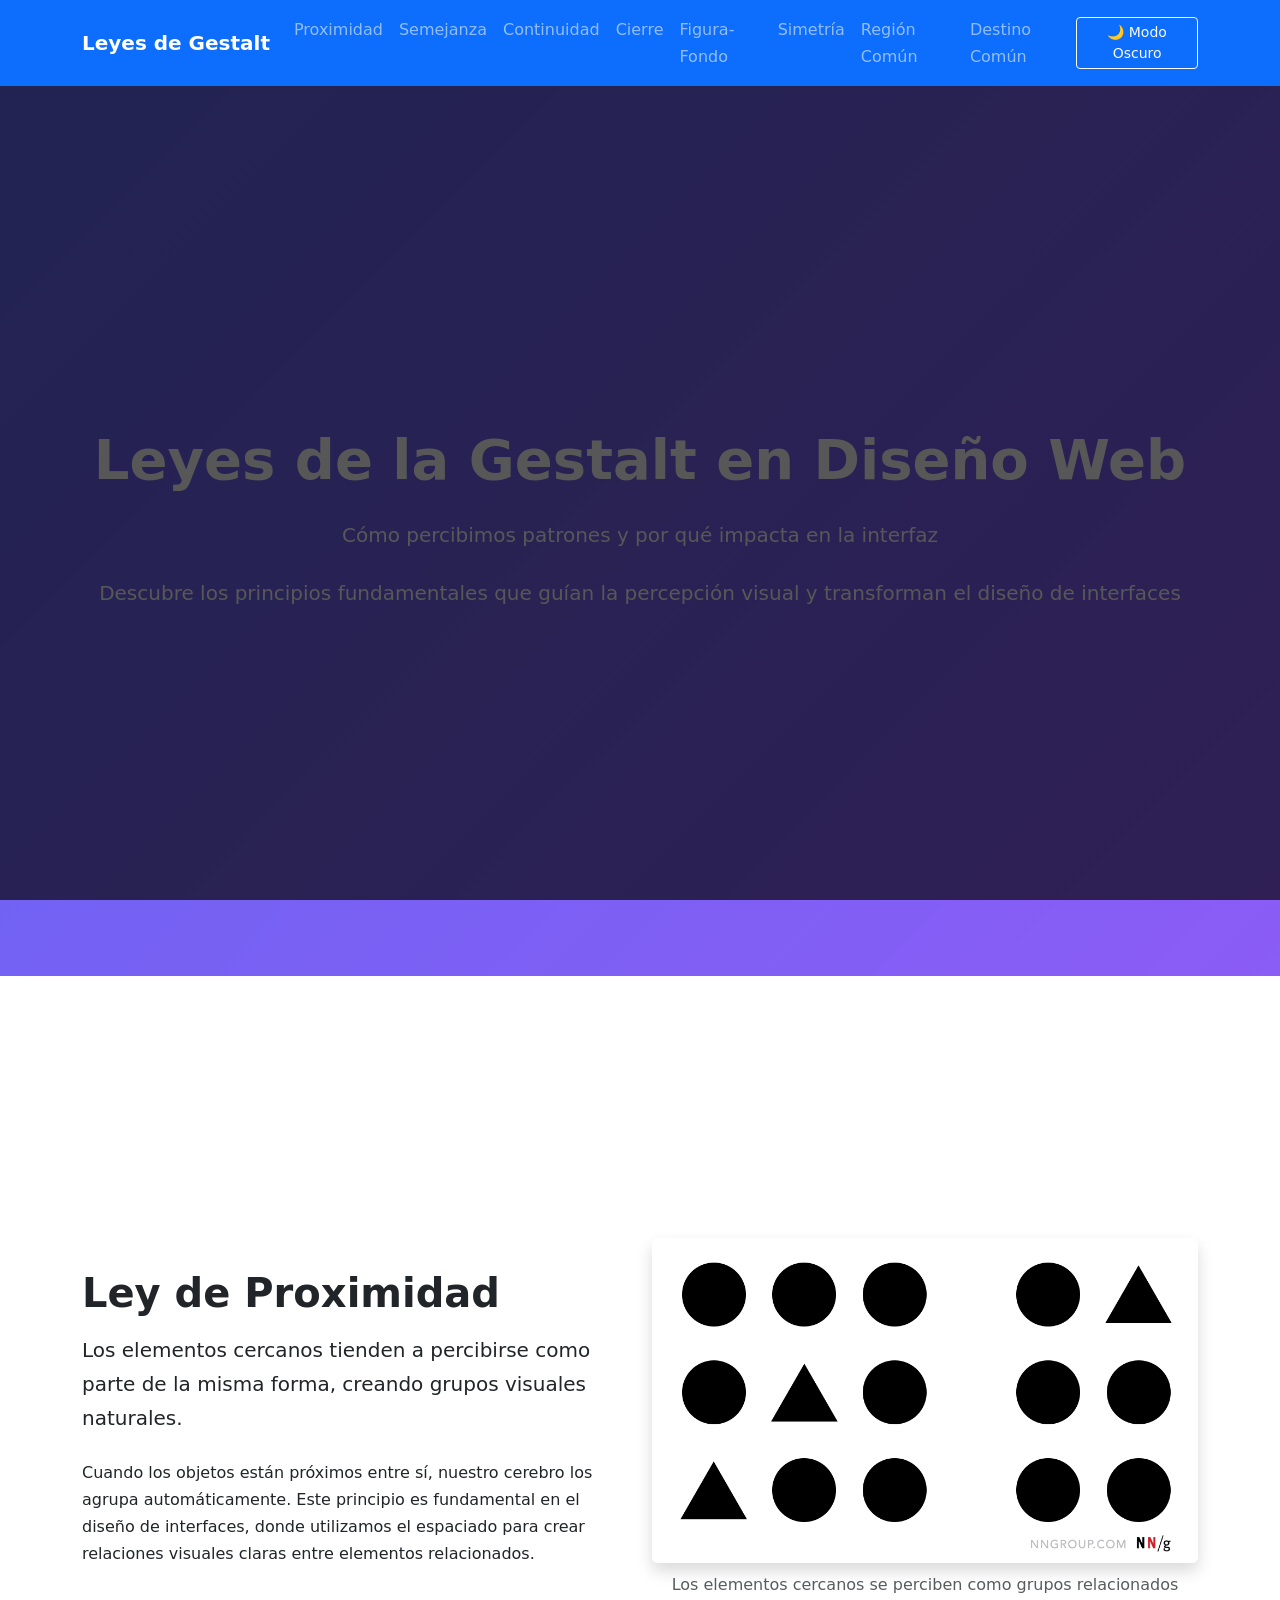
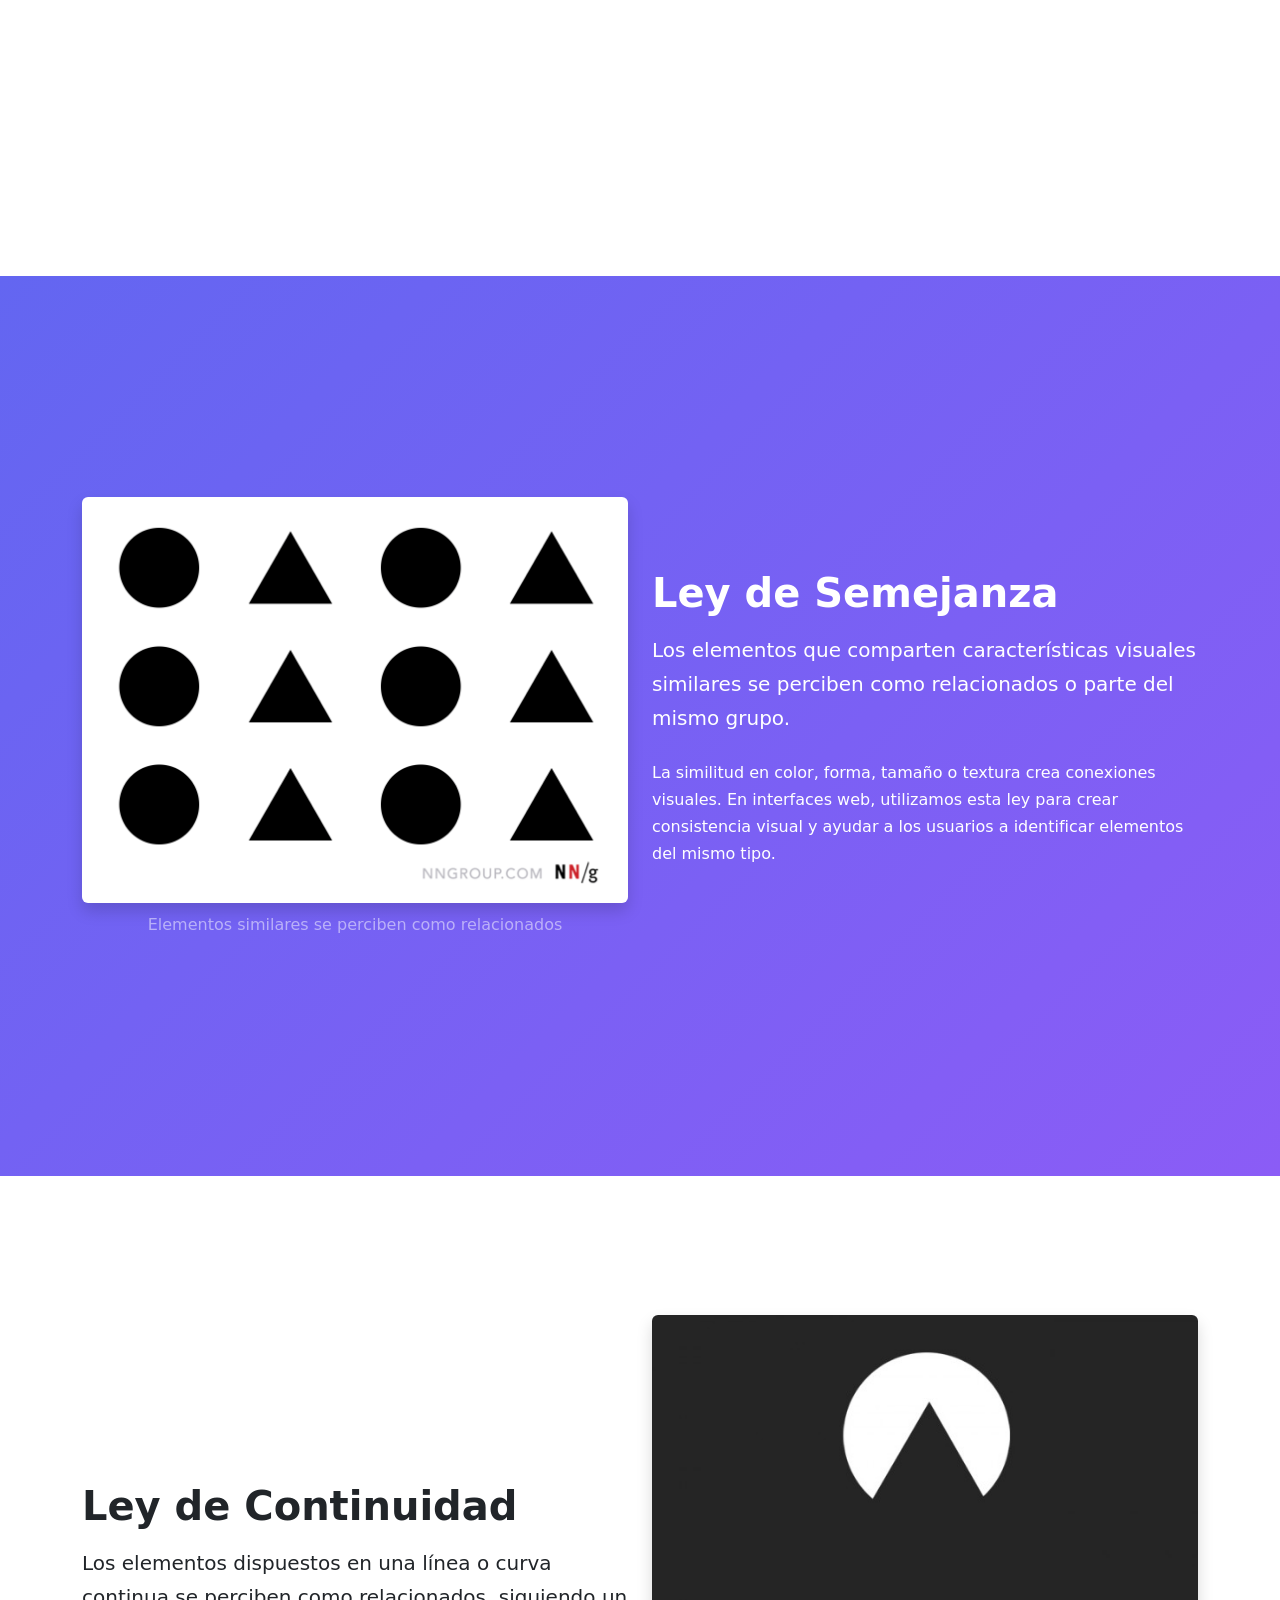
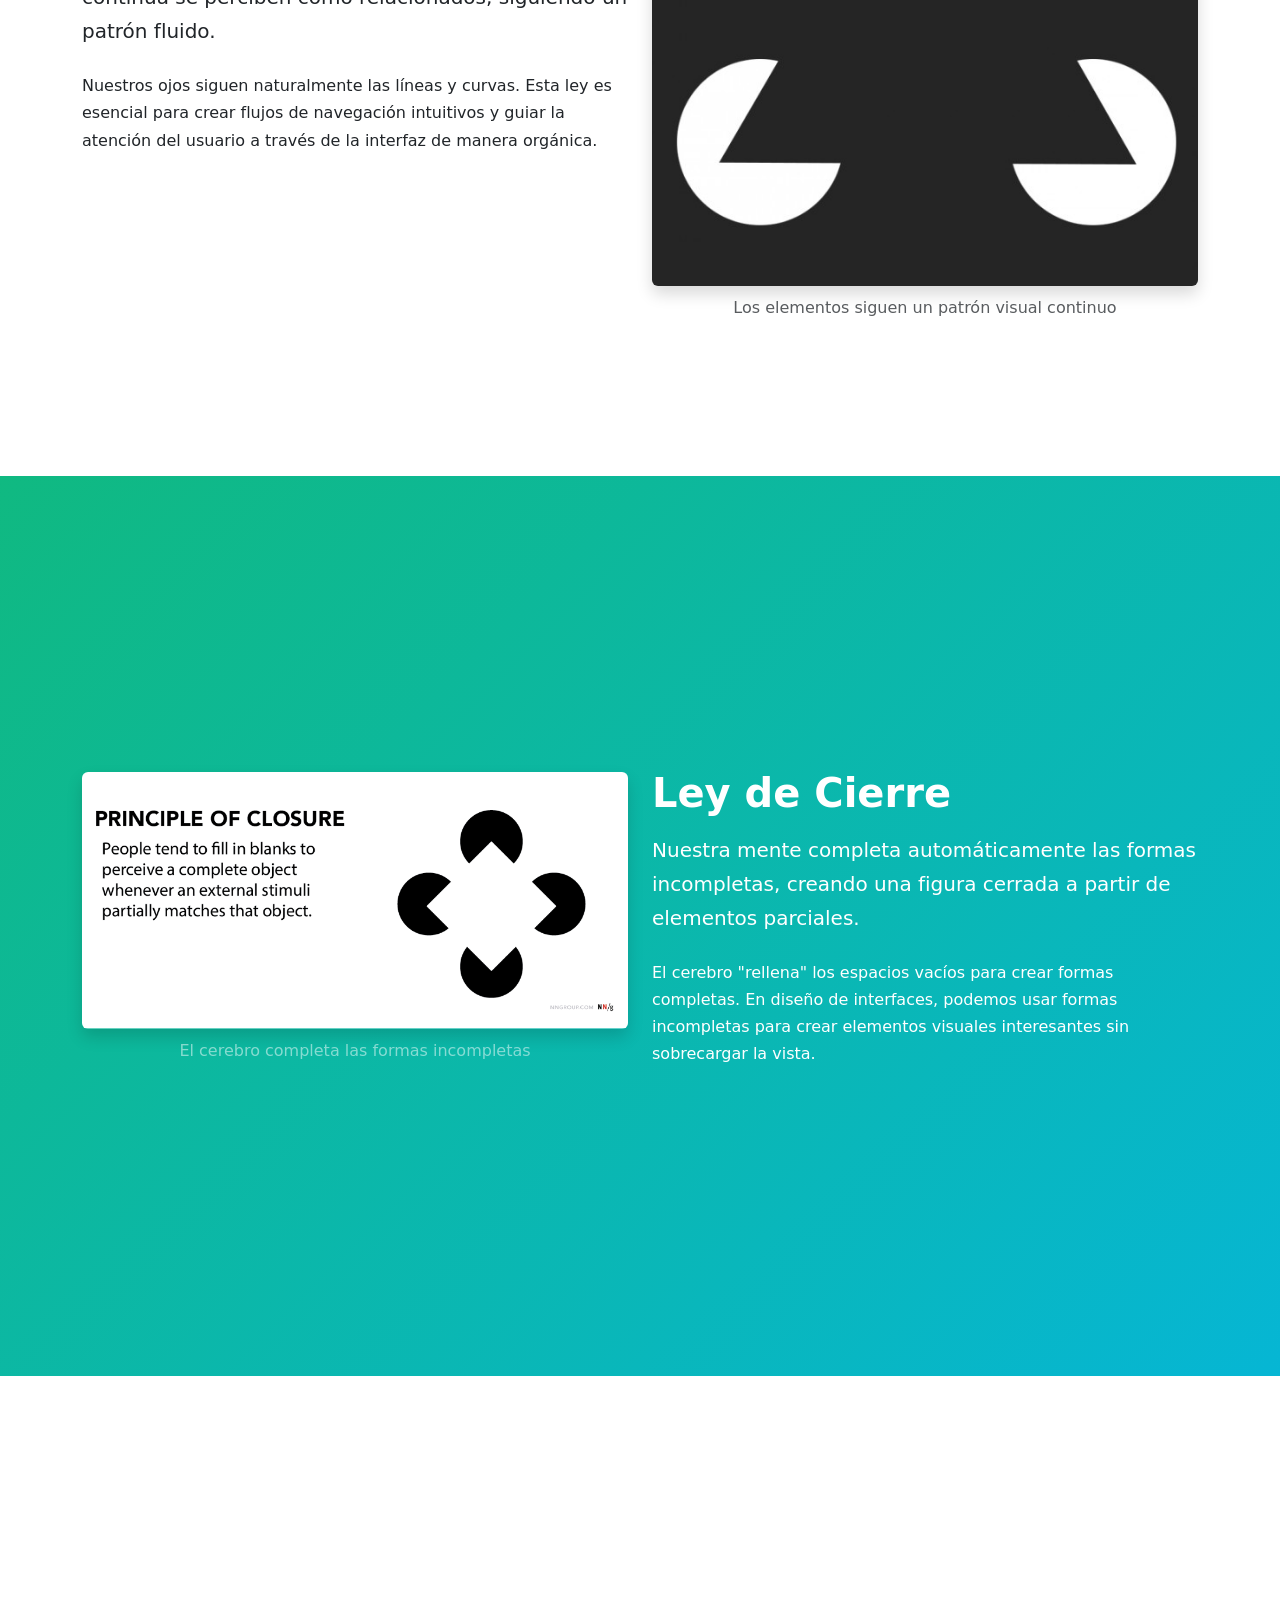
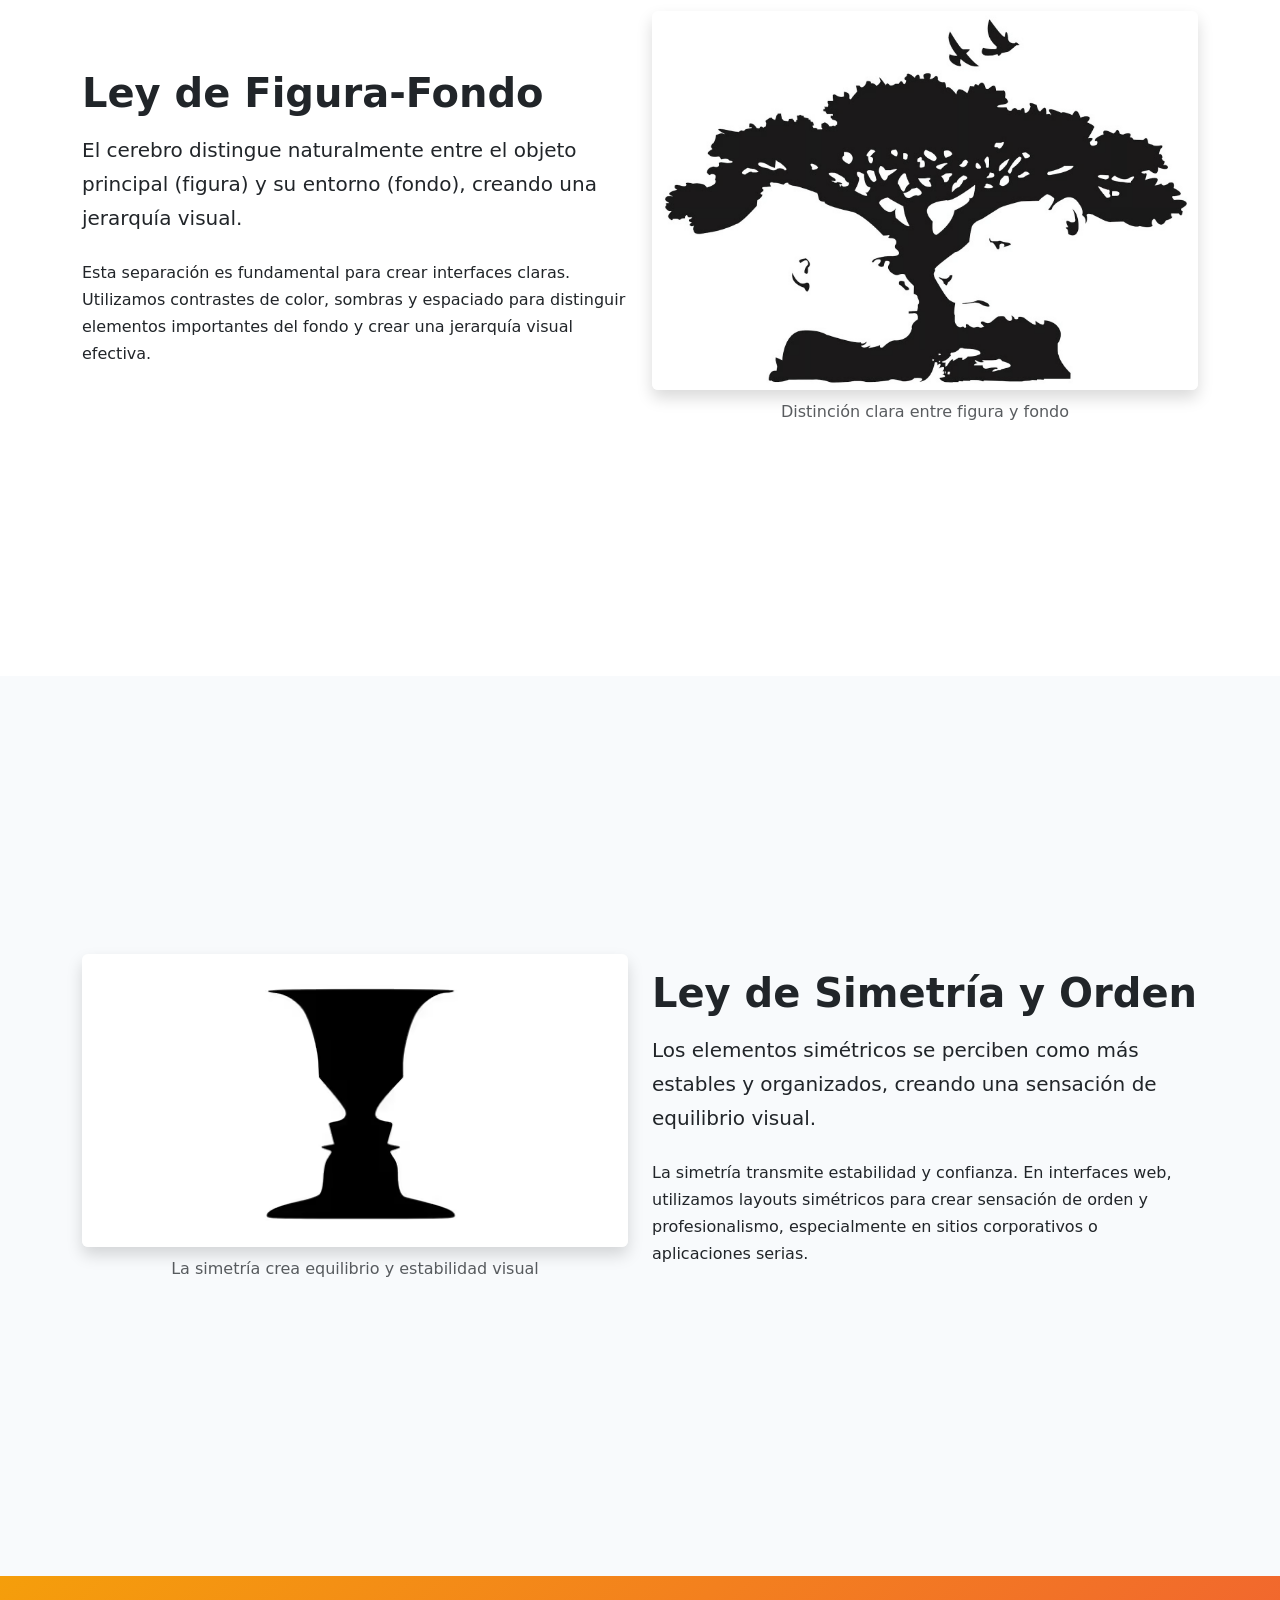
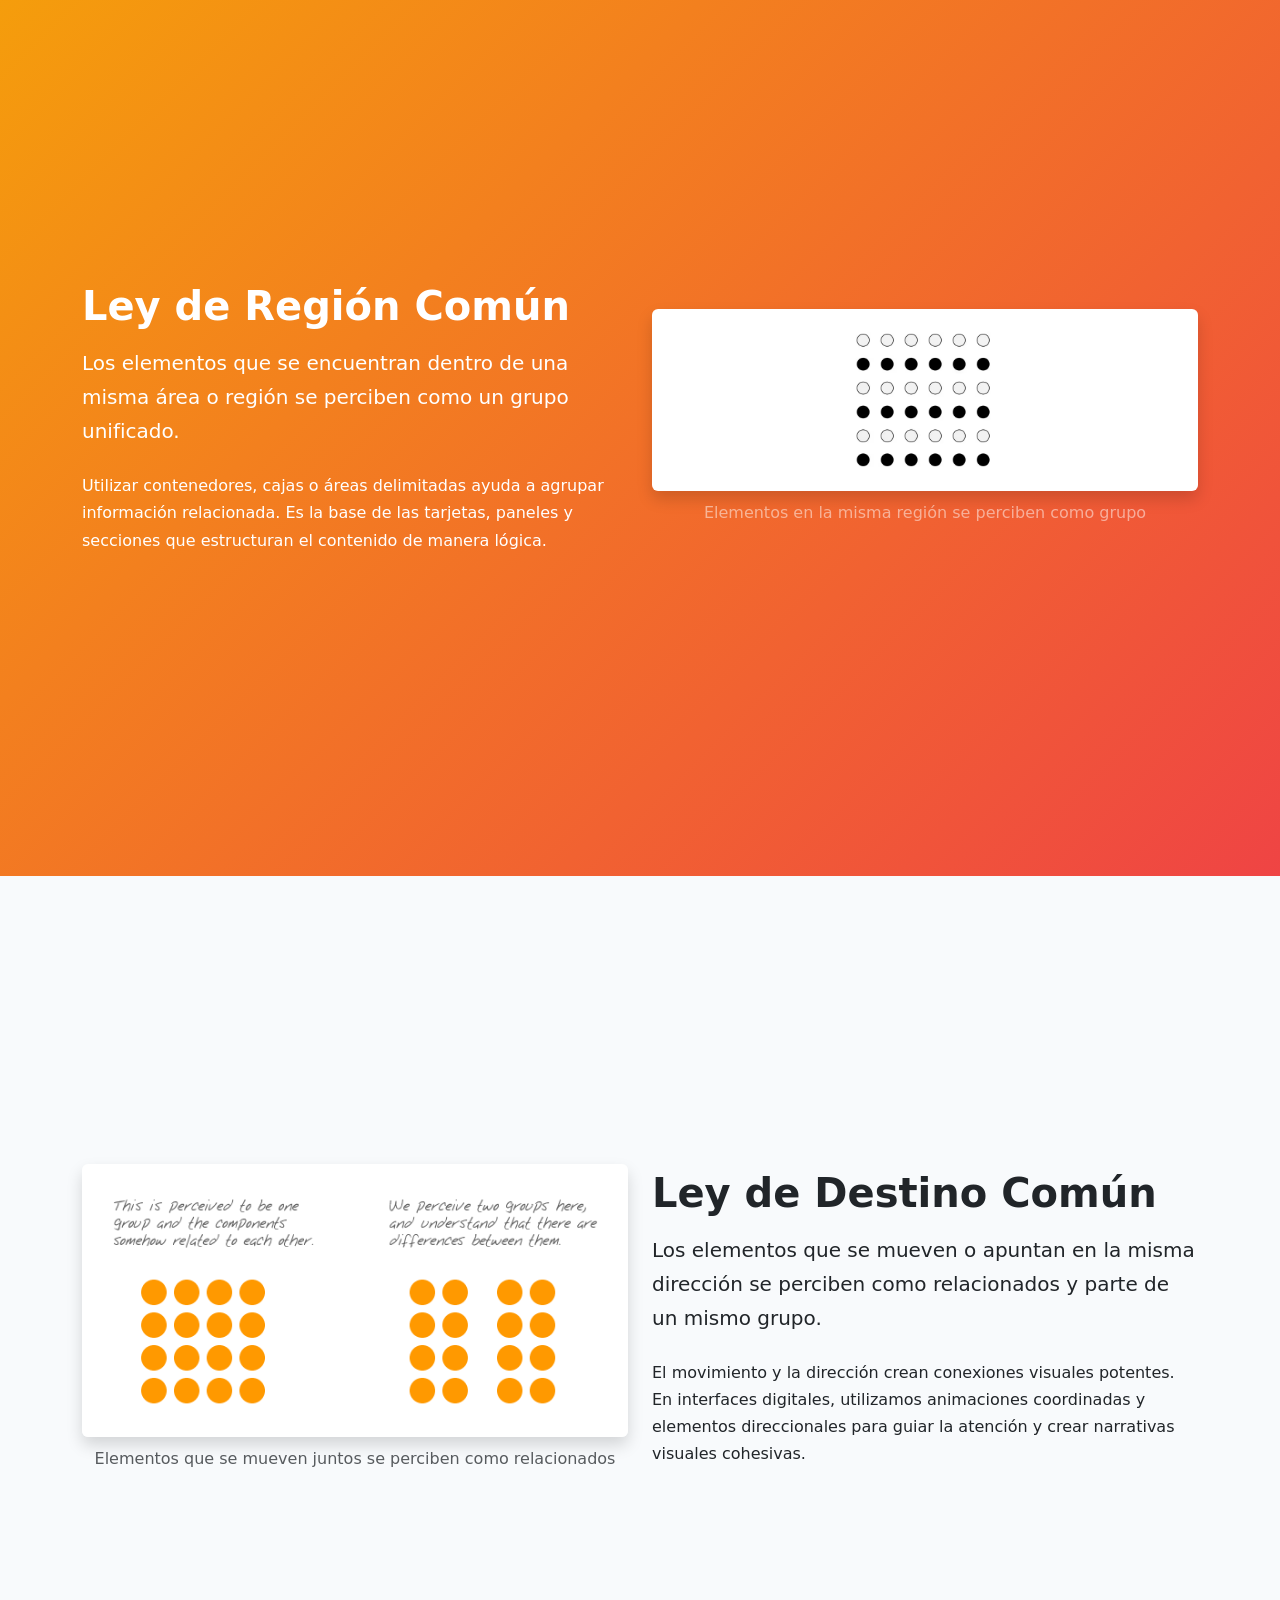
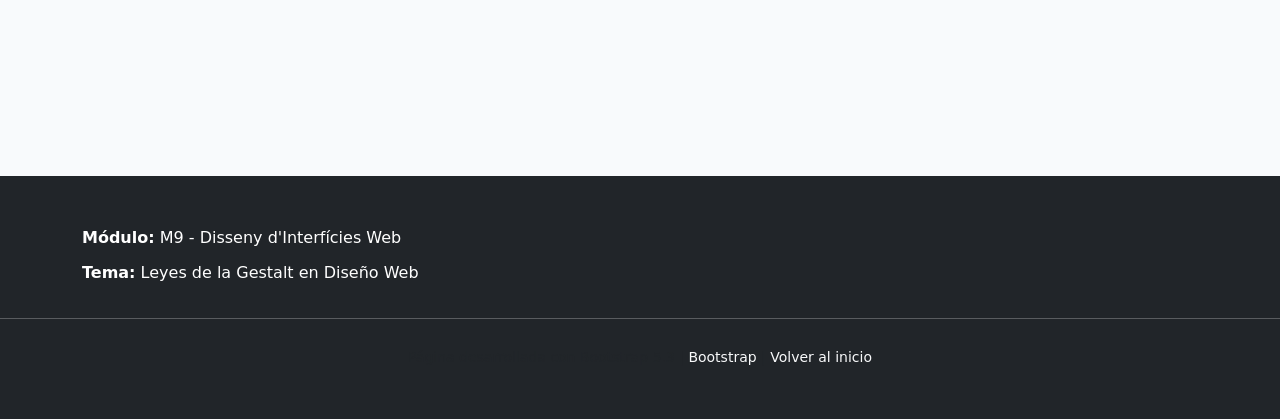
==== commit d6c6babe: "mover proyecto a ActividadBoostrap" ====
--- a/ActividadBoostrap/index.html
+++ b/ActividadBoostrap/index.html
@@ -1,194 +1,244 @@
 <!DOCTYPE html>
-<html lang="es">
+<html lang="es" data-bs-theme="light">
 <head>
-  <meta charset="UTF-8">
-  <meta name="viewport" content="width=device-width, initial-scale=1.0">
-  <title>Leyes de la Gestalt en el Diseño Web</title>
-  <link href="https://cdn.jsdelivr.net/npm/bootstrap@5.3.8/dist/css/bootstrap.min.css" rel="stylesheet">
-  <link rel="stylesheet" href="style.css">
+    <meta charset="UTF-8">
+    <meta name="viewport" content="width=device-width, initial-scale=1.0">
+    <title>Leyes de la Gestalt en Diseño Web</title>
+    <link href="https://cdn.jsdelivr.net/npm/bootstrap@5.3.2/dist/css/bootstrap.min.css" rel="stylesheet">
+    <link rel="stylesheet" href="style.css">
 </head>
-
-<body>
-
-  <header class="bg-dark text-white text-center py-4 sticky-top">
-    <h1 class="mb-3">Leyes de la Gestalt en el Diseño Web</h1>
-    <nav class="navbar navbar-expand-lg navbar-dark bg-dark justify-content-center">
-      <button class="navbar-toggler" type="button" data-bs-toggle="collapse" data-bs-target="#navMenu">
-        <span class="navbar-toggler-icon"></span>
-      </button>
-      <div class="collapse navbar-collapse justify-content-center" id="navMenu">
-        <ul class="navbar-nav">
-          <li class="nav-item"><a class="nav-link" href="#ley1">Proximidad</a></li>
-          <li class="nav-item"><a class="nav-link" href="#ley2">Semejanza</a></li>
-          <li class="nav-item"><a class="nav-link" href="#ley3">Continuidad</a></li>
-          <li class="nav-item"><a class="nav-link" href="#ley4">Cierre</a></li>
-          <li class="nav-item"><a class="nav-link" href="#ley5">Figura-Fondo</a></li>
-          <li class="nav-item"><a class="nav-link" href="#ley6">Simetría</a></li>
-          <li class="nav-item"><a class="nav-link" href="#ley7">Destino Común</a></li>
-          <li class="nav-item"><a class="nav-link" href="#ley8">Experiencia Pasada</a></li>
-        </ul>
-      </div>
+<body data-bs-spy="scroll" data-bs-target="#navbar-gestalt" data-bs-offset="70">
+
+    <nav id="navbar-gestalt" class="navbar navbar-expand-lg navbar-dark bg-primary fixed-top">
+        <div class="container">
+            <a class="navbar-brand fw-bold" href="#inicio">Leyes de Gestalt</a>
+            <button class="navbar-toggler" type="button" data-bs-toggle="collapse" data-bs-target="#navbarNav">
+                <span class="navbar-toggler-icon"></span>
+            </button>
+            <div class="collapse navbar-collapse" id="navbarNav">
+                <ul class="navbar-nav me-auto">
+                    <li class="nav-item">
+                        <a class="nav-link" href="#proximidad">Proximidad</a>
+                    </li>
+                    <li class="nav-item">
+                        <a class="nav-link" href="#semejanza">Semejanza</a>
+                    </li>
+                    <li class="nav-item">
+                        <a class="nav-link" href="#continuidad">Continuidad</a>
+                    </li>
+                    <li class="nav-item">
+                        <a class="nav-link" href="#cierre">Cierre</a>
+                    </li>
+                    <li class="nav-item">
+                        <a class="nav-link" href="#figura-fondo">Figura-Fondo</a>
+                    </li>
+                    <li class="nav-item">
+                        <a class="nav-link" href="#simetria">Simetría</a>
+                    </li>
+                    <li class="nav-item">
+                        <a class="nav-link" href="#region-comun">Región Común</a>
+                    </li>
+                    <li class="nav-item">
+                        <a class="nav-link" href="#destino-comun">Destino Común</a>
+                    </li>
+                </ul>
+                <button class="btn btn-outline-light btn-sm" type="button" data-bs-theme-toggle>
+                    🌙 Modo Oscuro
+                </button>
+            </div>
+        </div>
     </nav>
-  </header>
-
-  <main>
-
-    <section id="ley1"
-      class="parallax-section text-white d-flex align-items-center justify-content-center"
-      style="background-image: url('https://images.unsplash.com/photo-1498050108023-c5249f4df085?auto=format&fit=crop&w=1600&q=80');">
-      <div class="bg-dark bg-opacity-50 p-4 rounded text-center">
-        <h2>Ley de Proximidad</h2>
-        <p>Los elementos que están cerca entre sí tienden a percibirse como un grupo o conjunto.</p>
-        <div class="d-flex gap-5 justify-content-center mt-3">
-          <div class="d-flex gap-1">
-            <div class="punto"></div><div class="punto"></div><div class="punto"></div>
-          </div>
-          <div class="d-flex gap-1">
-            <div class="punto"></div><div class="punto"></div><div class="punto"></div>
-          </div>
-          <div class="d-flex gap-1">
-            <div class="punto"></div><div class="punto"></div><div class="punto"></div>
-          </div>
+
+    <!-- Header/Hero Section -->
+    <header id="inicio" class="hero-section d-flex align-items-center text-white">
+        <div class="container text-center">
+            <h1 class="display-4 fw-bold mb-4">Leyes de la Gestalt en Diseño Web</h1>
+            <p class="lead mb-4">Cómo percibimos patrones y por qué impacta en la interfaz</p>
+            <p class="fs-5">Descubre los principios fundamentales que guían la percepción visual y transforman el diseño de interfaces</p>
         </div>
-        <p class="mt-2 small fst-italic">Los puntos cercanos se perciben como 3 grupos.</p>
-      </div>
-    </section>
-
-    <section id="ley2" class="container py-5 text-center reveal">
-      <h2>Ley de Semejanza</h2>
-      <p>Los elementos similares en forma, color o tamaño son percibidos como parte de un mismo grupo.</p>
-      <div class="d-flex flex-wrap justify-content-center gap-2 mt-3">
-        <div class="circulo bg-primary"></div>
-        <div class="cuadrado bg-danger"></div>
-        <div class="circulo bg-primary"></div>
-        <div class="cuadrado bg-danger"></div>
-        <div class="circulo bg-primary"></div>
-        <div class="cuadrado bg-danger"></div>
-        <div class="circulo bg-primary"></div>
-        <div class="cuadrado bg-danger"></div>
-      </div>
-      <p class="mt-2 small text-muted fst-italic">Ves dos grupos: círculos azules y cuadrados rojos.</p>
-    </section>
-
-    <section id="ley3"
-      class="parallax-section text-white d-flex align-items-center justify-content-center"
-      style="background-image: url('https://images.unsplash.com/photo-1519681393784-d120267933ba?auto=format&fit=crop&w=1600&q=80');">
-      <div class="bg-dark bg-opacity-50 p-4 rounded text-center">
-        <h2>Ley de Continuidad</h2>
-        <p>Los elementos alineados o en una dirección continua se perciben como relacionados.</p>
-        <svg width="300" height="60" class="mt-2">
-          <line x1="0" y1="30" x2="300" y2="30" stroke="white" stroke-width="2" stroke-dasharray="6,4"/>
-          <circle cx="30"  cy="30" r="8" fill="#0d6efd"/>
-          <circle cx="90"  cy="30" r="8" fill="#0d6efd"/>
-          <circle cx="150" cy="30" r="8" fill="#0d6efd"/>
-          <circle cx="210" cy="30" r="8" fill="#0d6efd"/>
-          <circle cx="270" cy="30" r="8" fill="#0d6efd"/>
-        </svg>
-        <p class="mt-2 small fst-italic">Los círculos alineados se perciben como una línea continua.</p>
-      </div>
-    </section>
-
-    <section id="ley4" class="container py-5 text-center reveal">
-      <h2>Ley de Cierre</h2>
-      <p>La mente tiende a completar figuras incompletas para percibirlas como un todo.</p>
-      <div class="d-flex justify-content-center gap-4 mt-3">
-        <svg width="100" height="100">
-          <circle cx="50" cy="50" r="40" fill="none" stroke="#0d6efd" stroke-width="4" stroke-dasharray="60 20 60 20"/>
-        </svg>
-        <svg width="100" height="100">
-          <rect x="10" y="10" width="80" height="80" fill="none" stroke="#dc3545" stroke-width="4" stroke-dasharray="50 15 50 15"/>
-        </svg>
-      </div>
-      <p class="mt-2 small text-muted fst-italic">Aunque incompletas, el cerebro las completa como círculo y cuadrado.</p>
-    </section>
-
-    <section id="ley5"
-      class="parallax-section text-white d-flex align-items-center justify-content-center"
-      style="background-image: url('https://images.unsplash.com/photo-1462275646964-a0e3386b89fa?auto=format&fit=crop&w=1600&q=80');">
-      <div class="bg-dark bg-opacity-50 p-4 rounded text-center">
-        <h2>Ley de Figura y Fondo</h2>
-        <p>Distinguimos un objeto (figura) del fondo que lo rodea para entender su forma y significado.</p>
-        <div class="figura-fondo mx-auto mt-3">
-          <div class="figura-centro"></div>
+    </header>
+
+    <!-- Main Content -->
+    <main class="main-content">
+        <!-- Ley de Proximidad -->
+        <section id="proximidad" class="law-section py-5">
+            <div class="container">
+                <div class="row align-items-center">
+                    <div class="col-lg-6 mb-4 mb-lg-0">
+                        <h2 class="display-6 fw-bold mb-3">Ley de Proximidad</h2>
+                        <p class="lead mb-4">Los elementos cercanos tienden a percibirse como parte de la misma forma, creando grupos visuales naturales.</p>
+                        <p>Cuando los objetos están próximos entre sí, nuestro cerebro los agrupa automáticamente. Este principio es fundamental en el diseño de interfaces, donde utilizamos el espaciado para crear relaciones visuales claras entre elementos relacionados.</p>
+                    </div>
+                    <div class="col-lg-6">
+                        <figure class="text-center">
+                            <img src="img/leyes-gestalt/01-proximidad.png" class="img-fluid rounded shadow" alt="Ejemplo visual de la Ley de Proximidad mostrando elementos agrupados por cercanía espacial">
+                            <figcaption class="mt-2 text-muted">Los elementos cercanos se perciben como grupos relacionados</figcaption>
+                        </figure>
+                    </div>
+                </div>
+            </div>
+        </section>
+
+        <!-- Ley de Semejanza -->
+        <section id="semejanza" class="law-section parallax-section py-5">
+            <div class="parallax-overlay"></div>
+            <div class="container position-relative">
+                <div class="row align-items-center">
+                    <div class="col-lg-6 order-lg-2 mb-4 mb-lg-0">
+                        <h2 class="display-6 fw-bold mb-3 text-white">Ley de Semejanza</h2>
+                        <p class="lead mb-4 text-white">Los elementos que comparten características visuales similares se perciben como relacionados o parte del mismo grupo.</p>
+                        <p class="text-white">La similitud en color, forma, tamaño o textura crea conexiones visuales. En interfaces web, utilizamos esta ley para crear consistencia visual y ayudar a los usuarios a identificar elementos del mismo tipo.</p>
+                    </div>
+                    <div class="col-lg-6 order-lg-1">
+                        <figure class="text-center">
+                            <img src="img/leyes-gestalt/02-semejanza.png" class="img-fluid rounded shadow" alt="Ejemplo visual de la Ley de Semejanza mostrando elementos similares agrupados por características compartidas">
+                            <figcaption class="mt-2 text-white-50">Elementos similares se perciben como relacionados</figcaption>
+                        </figure>
+                    </div>
+                </div>
+            </div>
+        </section>
+
+        <!-- Ley de Continuidad -->
+        <section id="continuidad" class="law-section py-5">
+            <div class="container">
+                <div class="row align-items-center">
+                    <div class="col-lg-6 mb-4 mb-lg-0">
+                        <h2 class="display-6 fw-bold mb-3">Ley de Continuidad</h2>
+                        <p class="lead mb-4">Los elementos dispuestos en una línea o curva continua se perciben como relacionados, siguiendo un patrón fluido.</p>
+                        <p>Nuestros ojos siguen naturalmente las líneas y curvas. Esta ley es esencial para crear flujos de navegación intuitivos y guiar la atención del usuario a través de la interfaz de manera orgánica.</p>
+                    </div>
+                    <div class="col-lg-6">
+                        <figure class="text-center">
+                            <img src="img/leyes-gestalt/03-continuidad.jpg" class="img-fluid rounded shadow" alt="Ejemplo visual de la Ley de Continuidad mostrando elementos siguiendo un patrón lineal continuo">
+                            <figcaption class="mt-2 text-muted">Los elementos siguen un patrón visual continuo</figcaption>
+                        </figure>
+                    </div>
+                </div>
+            </div>
+        </section>
+
+        <!-- Ley de Cierre -->
+        <section id="cierre" class="law-section parallax-section-2 py-5">
+            <div class="parallax-overlay"></div>
+            <div class="container position-relative">
+                <div class="row align-items-center">
+                    <div class="col-lg-6 order-lg-2 mb-4 mb-lg-0">
+                        <h2 class="display-6 fw-bold mb-3 text-white">Ley de Cierre</h2>
+                        <p class="lead mb-4 text-white">Nuestra mente completa automáticamente las formas incompletas, creando una figura cerrada a partir de elementos parciales.</p>
+                        <p class="text-white">El cerebro "rellena" los espacios vacíos para crear formas completas. En diseño de interfaces, podemos usar formas incompletas para crear elementos visuales interesantes sin sobrecargar la vista.</p>
+                    </div>
+                    <div class="col-lg-6 order-lg-1">
+                        <figure class="text-center">
+                            <img src="img/leyes-gestalt/04-cierre.png" class="img-fluid rounded shadow" alt="Ejemplo visual de la Ley de Cierre mostrando formas incompletas que el cerebro completa automáticamente">
+                            <figcaption class="mt-2 text-white-50">El cerebro completa las formas incompletas</figcaption>
+                        </figure>
+                    </div>
+                </div>
+            </div>
+        </section>
+
+        <!-- Ley de Figura-Fondo -->
+        <section id="figura-fondo" class="law-section py-5">
+            <div class="container">
+                <div class="row align-items-center">
+                    <div class="col-lg-6 mb-4 mb-lg-0">
+                        <h2 class="display-6 fw-bold mb-3">Ley de Figura-Fondo</h2>
+                        <p class="lead mb-4">El cerebro distingue naturalmente entre el objeto principal (figura) y su entorno (fondo), creando una jerarquía visual.</p>
+                        <p>Esta separación es fundamental para crear interfaces claras. Utilizamos contrastes de color, sombras y espaciado para distinguir elementos importantes del fondo y crear una jerarquía visual efectiva.</p>
+                    </div>
+                    <div class="col-lg-6">
+                        <figure class="text-center">
+                            <img src="img/leyes-gestalt/05-figura-fondo.avif" class="img-fluid rounded shadow" alt="Ejemplo visual de la Ley de Figura-Fondo mostrando la distinción clara entre primer plano y fondo">
+                            <figcaption class="mt-2 text-muted">Distinción clara entre figura y fondo</figcaption>
+                        </figure>
+                    </div>
+                </div>
+            </div>
+        </section>
+
+        <!-- Ley de Simetría -->
+        <section id="simetria" class="law-section py-5">
+            <div class="container">
+                <div class="row align-items-center">
+                    <div class="col-lg-6 order-lg-2 mb-4 mb-lg-0">
+                        <h2 class="display-6 fw-bold mb-3">Ley de Simetría y Orden</h2>
+                        <p class="lead mb-4">Los elementos simétricos se perciben como más estables y organizados, creando una sensación de equilibrio visual.</p>
+                        <p>La simetría transmite estabilidad y confianza. En interfaces web, utilizamos layouts simétricos para crear sensación de orden y profesionalismo, especialmente en sitios corporativos o aplicaciones serias.</p>
+                    </div>
+                    <div class="col-lg-6 order-lg-1">
+                        <figure class="text-center">
+                            <img src="img/leyes-gestalt/06-simetria.avif" class="img-fluid rounded shadow" alt="Ejemplo visual de la Ley de Simetría mostrando elementos organizados de forma simétrica y equilibrada">
+                            <figcaption class="mt-2 text-muted">La simetría crea equilibrio y estabilidad visual</figcaption>
+                        </figure>
+                    </div>
+                </div>
+            </div>
+        </section>
+
+        <!-- Ley de Región Común -->
+        <section id="region-comun" class="law-section parallax-section-3 py-5">
+            <div class="parallax-overlay"></div>
+            <div class="container position-relative">
+                <div class="row align-items-center">
+                    <div class="col-lg-6 mb-4 mb-lg-0">
+                        <h2 class="display-6 fw-bold mb-3 text-white">Ley de Región Común</h2>
+                        <p class="lead mb-4 text-white">Los elementos que se encuentran dentro de una misma área o región se perciben como un grupo unificado.</p>
+                        <p class="text-white">Utilizar contenedores, cajas o áreas delimitadas ayuda a agrupar información relacionada. Es la base de las tarjetas, paneles y secciones que estructuran el contenido de manera lógica.</p>
+                    </div>
+                    <div class="col-lg-6">
+                        <figure class="text-center">
+                            <img src="img/leyes-gestalt/07-region-comun.avif" class="img-fluid rounded shadow" alt="Ejemplo visual de la Ley de Región Común mostrando elementos agrupados dentro de áreas definidas">
+                            <figcaption class="mt-2 text-white-50">Elementos en la misma región se perciben como grupo</figcaption>
+                        </figure>
+                    </div>
+                </div>
+            </div>
+        </section>
+
+        <!-- Ley de Destino Común -->
+        <section id="destino-comun" class="law-section py-5">
+            <div class="container">
+                <div class="row align-items-center">
+                    <div class="col-lg-6 order-lg-2 mb-4 mb-lg-0">
+                        <h2 class="display-6 fw-bold mb-3">Ley de Destino Común</h2>
+                        <p class="lead mb-4">Los elementos que se mueven o apuntan en la misma dirección se perciben como relacionados y parte de un mismo grupo.</p>
+                        <p>El movimiento y la dirección crean conexiones visuales potentes. En interfaces digitales, utilizamos animaciones coordinadas y elementos direccionales para guiar la atención y crear narrativas visuales cohesivas.</p>
+                    </div>
+                    <div class="col-lg-6 order-lg-1">
+                        <figure class="text-center">
+                            <img src="img/leyes-gestalt/01-proximidad-alt.gif" class="img-fluid rounded shadow" alt="Ejemplo visual animado de la Ley de Destino Común mostrando elementos con movimiento coordinado">
+                            <figcaption class="mt-2 text-muted">Elementos que se mueven juntos se perciben como relacionados</figcaption>
+                        </figure>
+                    </div>
+                </div>
+            </div>
+        </section>
+    </main>
+
+    <!-- Footer -->
+    <footer class="bg-dark text-white py-5">
+        <div class="container">
+            <div class="row">
+                <div class="col-md-6">
+                  
+                    <p class="mb-2"><strong>Módulo:</strong> M9 - Disseny d'Interfícies Web</p>
+                    <p class="mb-2"><strong>Tema:</strong> Leyes de la Gestalt en Diseño Web</p>
+                </div>         
+                </div>
+            </div>
+            <hr class="my-4">
+            <div class="text-center">
+                <small class="text-muted">
+                    Página desarrollada con Bootstrap 5.3 | 
+                    <a href="https://getbootstrap.com" class="text-light text-decoration-none">Bootstrap</a> | 
+                    <a href="#inicio" class="text-light text-decoration-none">Volver al inicio</a>
+                </small>
+            </div>
         </div>
-        <p class="mt-2 small fst-italic">¿Ves una copa blanca o dos caras negras?</p>
-      </div>
-    </section>
-
-    <section id="ley6" class="container py-5 text-center reveal">
-      <h2>Ley de Simetría</h2>
-      <p>Las figuras simétricas se perciben como iguales y estables, generando equilibrio visual.</p>
-      <div class="d-flex justify-content-center gap-5 mt-3 align-items-center">
-        <svg width="100" height="100">
-          <rect x="10" y="10" width="80" height="80" rx="5" fill="#0d6efd" opacity="0.8"/>
-          <line x1="50" y1="10" x2="50" y2="90" stroke="white" stroke-width="2" stroke-dasharray="4,3"/>
-        </svg>
-        <svg width="100" height="100">
-          <ellipse cx="50" cy="50" rx="45" ry="45" fill="#198754" opacity="0.8"/>
-          <line x1="5" y1="50" x2="95" y2="50" stroke="white" stroke-width="2" stroke-dasharray="4,3"/>
-          <line x1="50" y1="5" x2="50" y2="95" stroke="white" stroke-width="2" stroke-dasharray="4,3"/>
-        </svg>
-      </div>
-      <p class="mt-2 small text-muted fst-italic">La línea punteada muestra el eje de simetría de cada figura.</p>
-    </section>
-
-    <section id="ley7"
-      class="parallax-section text-white d-flex align-items-center justify-content-center"
-      style="background-image: url('https://images.unsplash.com/photo-1507525428034-b723cf961d3e?auto=format&fit=crop&w=1600&q=80');">
-      <div class="bg-dark bg-opacity-50 p-4 rounded text-center">
-        <h2>Ley de Destino Común</h2>
-        <p>Los elementos que se mueven en la misma dirección se perciben como parte de un grupo.</p>
-        <div class="d-flex justify-content-center gap-3 mt-3">
-          <div class="flecha-anim">→</div>
-          <div class="flecha-anim">→</div>
-          <div class="flecha-anim">→</div>
-          <div class="flecha-opuesta">←</div>
-          <div class="flecha-anim">→</div>
-          <div class="flecha-anim">→</div>
-        </div>
-        <p class="mt-2 small fst-italic">Las flechas azules forman grupo; la roja se percibe separada.</p>
-      </div>
-    </section>
-
-    <section id="ley8" class="container py-5 text-center reveal">
-      <h2>Ley de la Experiencia Pasada</h2>
-      <p>Interpretamos las formas y patrones según nuestras experiencias previas.</p>
-      <div class="d-flex justify-content-center gap-4 mt-3 flex-wrap">
-        <div class="d-flex flex-column align-items-center">
-          <svg width="60" height="60" viewBox="0 0 24 24" fill="none" stroke="#0d6efd" stroke-width="2">
-            <rect x="5" y="2" width="14" height="20" rx="2"/>
-            <line x1="9" y1="7" x2="15" y2="7"/>
-            <line x1="9" y1="11" x2="15" y2="11"/>
-            <line x1="9" y1="15" x2="13" y2="15"/>
-          </svg>
-          <small class="mt-1 text-muted">Documento</small>
-        </div>
-        <div class="d-flex flex-column align-items-center">
-          <svg width="60" height="60" viewBox="0 0 24 24" fill="none" stroke="#dc3545" stroke-width="2">
-            <path d="M3 9l9-7 9 7v11a2 2 0 0 1-2 2H5a2 2 0 0 1-2-2z"/>
-            <polyline points="9 22 9 12 15 12 15 22"/>
-          </svg>
-          <small class="mt-1 text-muted">Casa</small>
-        </div>
-        <div class="d-flex flex-column align-items-center">
-          <svg width="60" height="60" viewBox="0 0 24 24" fill="none" stroke="#198754" stroke-width="2">
-            <circle cx="12" cy="12" r="10"/>
-            <polyline points="12 6 12 12 16 14"/>
-          </svg>
-          <small class="mt-1 text-muted">Reloj</small>
-        </div>
-      </div>
-      <p class="mt-3 small text-muted fst-italic">Reconocemos estos iconos al instante gracias a experiencias previas.</p>
-    </section>
-
-  </main>
-
-  <footer class="bg-dark text-white text-center py-3">
-    <p>© 2025 Diseñado por Alex Sarsam Gasca</p>
-  </footer>
-
-  <script src="https://cdn.jsdelivr.net/npm/bootstrap@5.3.8/dist/js/bootstrap.bundle.min.js"></script>
-  <script src="javascript.js"></script>
-
+    </footer>
+
+    <script src="https://cdn.jsdelivr.net/npm/bootstrap@5.3.2/dist/js/bootstrap.bundle.min.js" defer></script>
+    <script src="script.js" defer></script>
 </body>
-</html>
+</html>
--- a/ActividadBoostrap/style.css
+++ b/ActividadBoostrap/style.css
@@ -1,93 +1,173 @@
-html {
-  scroll-behavior: smooth;
-}
-
-.parallax-section {
-  background-attachment: fixed;
-  background-position: center;
-  background-repeat: no-repeat;
-  background-size: cover;
-  height: 500px;
-  position: relative;
-  overflow: hidden;
-}
-
-.nav-link {
-  color: #fff !important;
-  margin: 0 10px;
-}
-
-.nav-link:hover {
-  color: #0d6efd !important;
-}
-
-.punto {
-  width: 16px;
-  height: 16px;
-  border-radius: 50%;
-  background: #0d6efd;
-}
-
-.circulo {
-  width: 40px;
-  height: 40px;
-  border-radius: 50%;
-}
-
-.cuadrado {
-  width: 40px;
-  height: 40px;
-  border-radius: 4px;
-}
-
-.figura-fondo {
-  width: 120px;
-  height: 100px;
-  background: black;
-  position: relative;
-  overflow: hidden;
-}
-
-.figura-centro {
-  position: absolute;
-  left: 50%;
-  top: 0;
-  transform: translateX(-50%);
-  width: 40px;
-  height: 100px;
-  background: white;
-  border-radius: 0 0 50% 50%;
-}
-
-.flecha-anim {
-  font-size: 2rem;
-  color: #0d6efd;
-  animation: moverDerecha 1.5s infinite alternate ease-in-out;
-}
-
-.flecha-opuesta {
-  font-size: 2rem;
-  color: #dc3545;
-  animation: moverIzquierda 1.5s infinite alternate ease-in-out;
-}
-
-@keyframes moverDerecha {
-  from { transform: translateX(0); }
-  to   { transform: translateX(10px); }
-}
-
-@keyframes moverIzquierda {
-  from { transform: translateX(0); }
-  to   { transform: translateX(-10px); }
-}
-
-.reveal {
-  opacity: 0;
-  transform: translateY(40px);
-  transition: opacity 0.7s ease, transform 0.7s ease;
-}
-
-.reveal.visible {
-  opacity: 1;
-  transform: translateY(0);
-}
+��+ 
+ : r o o t   { + 
+         - - b s - p r i m a r y :   # 6 3 6 6 f 1 ; + 
+         - - b s - s e c o n d a r y :   # 8 b 5 c f 6 ; + 
+         - - b s - l i g h t :   # f 8 f a f c ; + 
+         - - b s - d a r k :   # 1 e 2 9 3 b ; + 
+ } + 
+ + 
+ + 
+ [ d a t a - b s - t h e m e = " d a r k " ]   { + 
+         - - b s - p r i m a r y :   # 8 1 8 c f 8 ; + 
+         - - b s - s e c o n d a r y :   # a 7 8 b f a ; + 
+         - - b s - b o d y - b g :   # 0 f 1 7 2 a ; + 
+         - - b s - b o d y - c o l o r :   # e 2 e 8 f 0 ; + 
+ } + 
+ + 
+ b o d y   { + 
+         f o n t - f a m i l y :   s y s t e m - u i ,   s a n s - s e r i f ; + 
+         l i n e - h e i g h t :   1 . 7 ; + 
+         p a d d i n g - t o p :   7 6 p x ; + 
+ } + 
+ + 
+ + 
+ . h e r o - s e c t i o n   { + 
+         b a c k g r o u n d :   l i n e a r - g r a d i e n t ( 1 3 5 d e g ,   v a r ( - - b s - p r i m a r y ) ,   v a r ( - - b s - s e c o n d a r y ) ) ; + 
+         m i n - h e i g h t :   1 0 0 v h ; + 
+         d i s p l a y :   f l e x ; + 
+         a l i g n - i t e m s :   c e n t e r ; + 
+ } + 
+ + 
+ + 
+ . l a w - s e c t i o n   { + 
+         m i n - h e i g h t :   1 0 0 v h ; + 
+         p a d d i n g :   5 r e m   0 ; + 
+         d i s p l a y :   f l e x ; + 
+         a l i g n - i t e m s :   c e n t e r ; + 
+ } + 
+ + 
+ . l a w - s e c t i o n : n t h - c h i l d ( e v e n )   { + 
+         b a c k g r o u n d - c o l o r :   v a r ( - - b s - l i g h t ) ; + 
+ } + 
+ + 
+ . p a r a l l a x - s e c t i o n   { + 
+         b a c k g r o u n d :   l i n e a r - g r a d i e n t ( 1 3 5 d e g ,   # 6 3 6 6 f 1 ,   # 8 b 5 c f 6 ) ; + 
+         c o l o r :   w h i t e ; + 
+ } + 
+ + 
+ . p a r a l l a x - s e c t i o n - 2   { + 
+         b a c k g r o u n d :   l i n e a r - g r a d i e n t ( 1 3 5 d e g ,   # 1 0 b 9 8 1 ,   # 0 6 b 6 d 4 ) ; + 
+         c o l o r :   w h i t e ; + 
+ } + 
+ + 
+ . p a r a l l a x - s e c t i o n - 3   { + 
+         b a c k g r o u n d :   l i n e a r - g r a d i e n t ( 1 3 5 d e g ,   # f 5 9 e 0 b ,   # e f 4 4 4 4 ) ; + 
+         c o l o r :   w h i t e ; + 
+ } + 
+ + 
+ . p a r a l l a x - o v e r l a y   { + 
+         p o s i t i o n :   a b s o l u t e ; + 
+         t o p :   0 ; + 
+         l e f t :   0 ; + 
+         r i g h t :   0 ; + 
+         b o t t o m :   0 ; + 
+         b a c k g r o u n d :   r g b a ( 0 , 0 , 0 , 0 . 3 ) ; + 
+ } + 
+ + 
+ f i g u r e   i m g   { + 
+         b o r d e r - r a d i u s :   0 . 7 5 r e m ; + 
+         t r a n s i t i o n :   t r a n s f o r m   0 . 3 s   e a s e ; + 
+ } + 
+ + 
+ f i g u r e   i m g : h o v e r   { + 
+         t r a n s f o r m :   s c a l e ( 1 . 0 5 ) ; + 
+ } + 
+ + 
+ + 
+ @ m e d i a   ( m a x - w i d t h :   7 6 8 p x )   { + 
+         b o d y   { + 
+                 p a d d i n g - t o p :   6 0 p x ; + 
+         } + 
+         + 
+         . l a w - s e c t i o n   { + 
+                 p a d d i n g :   3 r e m   0 ; + 
+                 m i n - h e i g h t :   a u t o ; + 
+         } + 
+ } + 
+ 
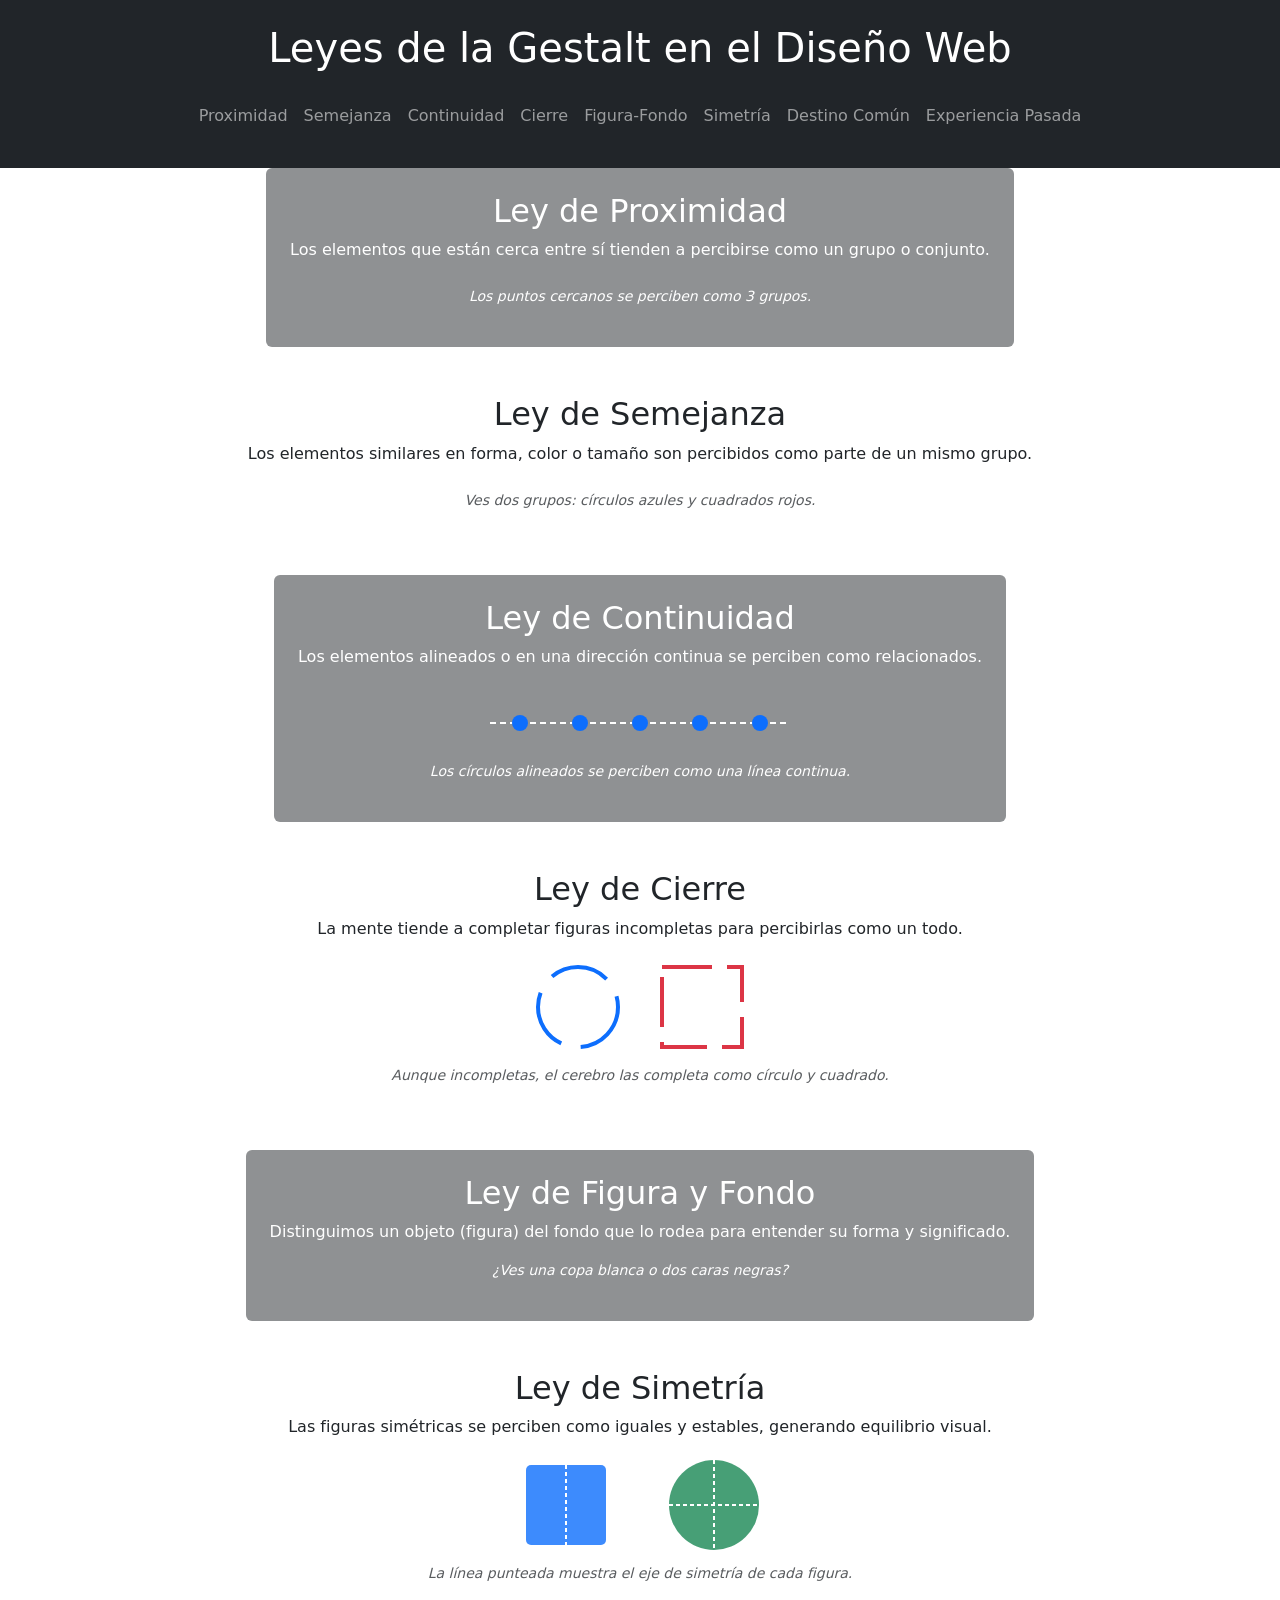
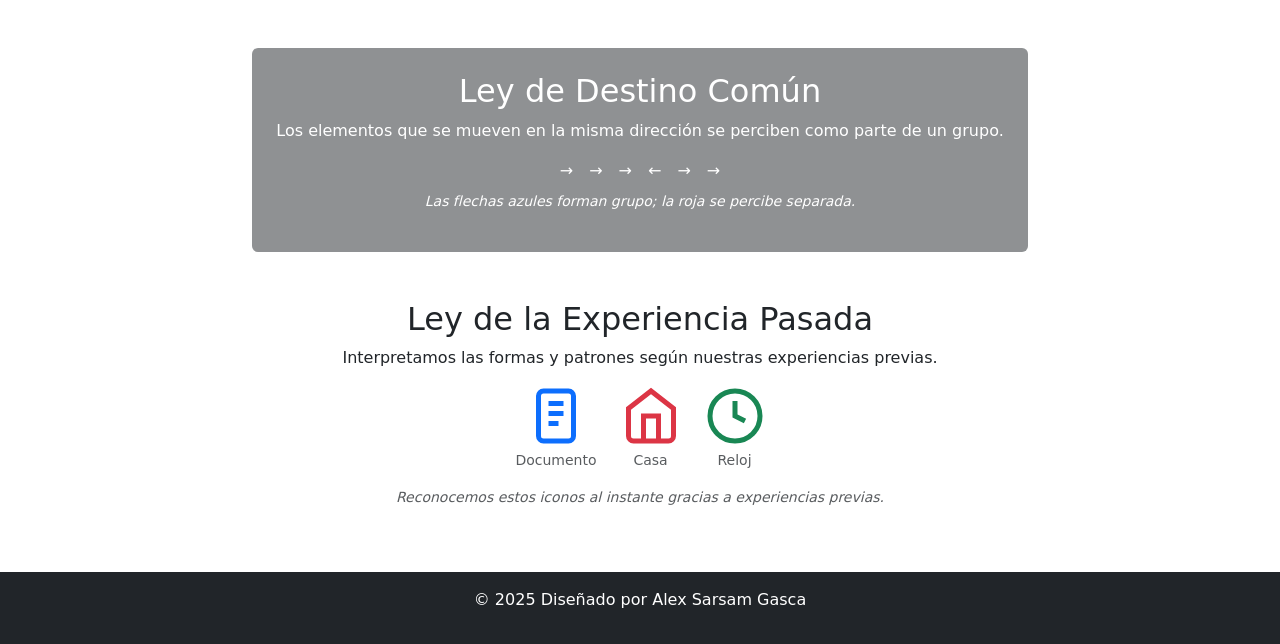
==== commit 613a2844: "practica correcta gestalt bootstrap" ====
--- a/ActividadBoostrap/index.html
+++ b/ActividadBoostrap/index.html
@@ -1,244 +1,194 @@
 <!DOCTYPE html>
-<html lang="es" data-bs-theme="light">
+<html lang="es">
 <head>
-    <meta charset="UTF-8">
-    <meta name="viewport" content="width=device-width, initial-scale=1.0">
-    <title>Leyes de la Gestalt en Diseño Web</title>
-    <link href="https://cdn.jsdelivr.net/npm/bootstrap@5.3.2/dist/css/bootstrap.min.css" rel="stylesheet">
-    <link rel="stylesheet" href="style.css">
+  <meta charset="UTF-8">
+  <meta name="viewport" content="width=device-width, initial-scale=1.0">
+  <title>Leyes de la Gestalt en el Diseño Web</title>
+  <link href="https://cdn.jsdelivr.net/npm/bootstrap@5.3.8/dist/css/bootstrap.min.css" rel="stylesheet">
+  <link rel="stylesheet" href="style.css">
 </head>
-<body data-bs-spy="scroll" data-bs-target="#navbar-gestalt" data-bs-offset="70">
 
-    <nav id="navbar-gestalt" class="navbar navbar-expand-lg navbar-dark bg-primary fixed-top">
-        <div class="container">
-            <a class="navbar-brand fw-bold" href="#inicio">Leyes de Gestalt</a>
-            <button class="navbar-toggler" type="button" data-bs-toggle="collapse" data-bs-target="#navbarNav">
-                <span class="navbar-toggler-icon"></span>
-            </button>
-            <div class="collapse navbar-collapse" id="navbarNav">
-                <ul class="navbar-nav me-auto">
-                    <li class="nav-item">
-                        <a class="nav-link" href="#proximidad">Proximidad</a>
-                    </li>
-                    <li class="nav-item">
-                        <a class="nav-link" href="#semejanza">Semejanza</a>
-                    </li>
-                    <li class="nav-item">
-                        <a class="nav-link" href="#continuidad">Continuidad</a>
-                    </li>
-                    <li class="nav-item">
-                        <a class="nav-link" href="#cierre">Cierre</a>
-                    </li>
-                    <li class="nav-item">
-                        <a class="nav-link" href="#figura-fondo">Figura-Fondo</a>
-                    </li>
-                    <li class="nav-item">
-                        <a class="nav-link" href="#simetria">Simetría</a>
-                    </li>
-                    <li class="nav-item">
-                        <a class="nav-link" href="#region-comun">Región Común</a>
-                    </li>
-                    <li class="nav-item">
-                        <a class="nav-link" href="#destino-comun">Destino Común</a>
-                    </li>
-                </ul>
-                <button class="btn btn-outline-light btn-sm" type="button" data-bs-theme-toggle>
-                    🌙 Modo Oscuro
-                </button>
-            </div>
+<body>
+
+  <header class="bg-dark text-white text-center py-4 sticky-top">
+    <h1 class="mb-3">Leyes de la Gestalt en el Diseño Web</h1>
+    <nav class="navbar navbar-expand-lg navbar-dark bg-dark justify-content-center">
+      <button class="navbar-toggler" type="button" data-bs-toggle="collapse" data-bs-target="#navMenu">
+        <span class="navbar-toggler-icon"></span>
+      </button>
+      <div class="collapse navbar-collapse justify-content-center" id="navMenu">
+        <ul class="navbar-nav">
+          <li class="nav-item"><a class="nav-link" href="#ley1">Proximidad</a></li>
+          <li class="nav-item"><a class="nav-link" href="#ley2">Semejanza</a></li>
+          <li class="nav-item"><a class="nav-link" href="#ley3">Continuidad</a></li>
+          <li class="nav-item"><a class="nav-link" href="#ley4">Cierre</a></li>
+          <li class="nav-item"><a class="nav-link" href="#ley5">Figura-Fondo</a></li>
+          <li class="nav-item"><a class="nav-link" href="#ley6">Simetría</a></li>
+          <li class="nav-item"><a class="nav-link" href="#ley7">Destino Común</a></li>
+          <li class="nav-item"><a class="nav-link" href="#ley8">Experiencia Pasada</a></li>
+        </ul>
+      </div>
+    </nav>
+  </header>
+
+  <main>
+
+    <section id="ley1"
+      class="parallax-section text-white d-flex align-items-center justify-content-center"
+      style="background-image: url('https://images.unsplash.com/photo-1498050108023-c5249f4df085?auto=format&fit=crop&w=1600&q=80');">
+      <div class="bg-dark bg-opacity-50 p-4 rounded text-center">
+        <h2>Ley de Proximidad</h2>
+        <p>Los elementos que están cerca entre sí tienden a percibirse como un grupo o conjunto.</p>
+        <div class="d-flex gap-5 justify-content-center mt-3">
+          <div class="d-flex gap-1">
+            <div class="punto"></div><div class="punto"></div><div class="punto"></div>
+          </div>
+          <div class="d-flex gap-1">
+            <div class="punto"></div><div class="punto"></div><div class="punto"></div>
+          </div>
+          <div class="d-flex gap-1">
+            <div class="punto"></div><div class="punto"></div><div class="punto"></div>
+          </div>
         </div>
-    </nav>
+        <p class="mt-2 small fst-italic">Los puntos cercanos se perciben como 3 grupos.</p>
+      </div>
+    </section>
 
-    <!-- Header/Hero Section -->
-    <header id="inicio" class="hero-section d-flex align-items-center text-white">
-        <div class="container text-center">
-            <h1 class="display-4 fw-bold mb-4">Leyes de la Gestalt en Diseño Web</h1>
-            <p class="lead mb-4">Cómo percibimos patrones y por qué impacta en la interfaz</p>
-            <p class="fs-5">Descubre los principios fundamentales que guían la percepción visual y transforman el diseño de interfaces</p>
+    <section id="ley2" class="container py-5 text-center reveal">
+      <h2>Ley de Semejanza</h2>
+      <p>Los elementos similares en forma, color o tamaño son percibidos como parte de un mismo grupo.</p>
+      <div class="d-flex flex-wrap justify-content-center gap-2 mt-3">
+        <div class="circulo bg-primary"></div>
+        <div class="cuadrado bg-danger"></div>
+        <div class="circulo bg-primary"></div>
+        <div class="cuadrado bg-danger"></div>
+        <div class="circulo bg-primary"></div>
+        <div class="cuadrado bg-danger"></div>
+        <div class="circulo bg-primary"></div>
+        <div class="cuadrado bg-danger"></div>
+      </div>
+      <p class="mt-2 small text-muted fst-italic">Ves dos grupos: círculos azules y cuadrados rojos.</p>
+    </section>
+
+    <section id="ley3"
+      class="parallax-section text-white d-flex align-items-center justify-content-center"
+      style="background-image: url('https://images.unsplash.com/photo-1519681393784-d120267933ba?auto=format&fit=crop&w=1600&q=80');">
+      <div class="bg-dark bg-opacity-50 p-4 rounded text-center">
+        <h2>Ley de Continuidad</h2>
+        <p>Los elementos alineados o en una dirección continua se perciben como relacionados.</p>
+        <svg width="300" height="60" class="mt-2">
+          <line x1="0" y1="30" x2="300" y2="30" stroke="white" stroke-width="2" stroke-dasharray="6,4"/>
+          <circle cx="30"  cy="30" r="8" fill="#0d6efd"/>
+          <circle cx="90"  cy="30" r="8" fill="#0d6efd"/>
+          <circle cx="150" cy="30" r="8" fill="#0d6efd"/>
+          <circle cx="210" cy="30" r="8" fill="#0d6efd"/>
+          <circle cx="270" cy="30" r="8" fill="#0d6efd"/>
+        </svg>
+        <p class="mt-2 small fst-italic">Los círculos alineados se perciben como una línea continua.</p>
+      </div>
+    </section>
+
+    <section id="ley4" class="container py-5 text-center reveal">
+      <h2>Ley de Cierre</h2>
+      <p>La mente tiende a completar figuras incompletas para percibirlas como un todo.</p>
+      <div class="d-flex justify-content-center gap-4 mt-3">
+        <svg width="100" height="100">
+          <circle cx="50" cy="50" r="40" fill="none" stroke="#0d6efd" stroke-width="4" stroke-dasharray="60 20 60 20"/>
+        </svg>
+        <svg width="100" height="100">
+          <rect x="10" y="10" width="80" height="80" fill="none" stroke="#dc3545" stroke-width="4" stroke-dasharray="50 15 50 15"/>
+        </svg>
+      </div>
+      <p class="mt-2 small text-muted fst-italic">Aunque incompletas, el cerebro las completa como círculo y cuadrado.</p>
+    </section>
+
+    <section id="ley5"
+      class="parallax-section text-white d-flex align-items-center justify-content-center"
+      style="background-image: url('https://images.unsplash.com/photo-1462275646964-a0e3386b89fa?auto=format&fit=crop&w=1600&q=80');">
+      <div class="bg-dark bg-opacity-50 p-4 rounded text-center">
+        <h2>Ley de Figura y Fondo</h2>
+        <p>Distinguimos un objeto (figura) del fondo que lo rodea para entender su forma y significado.</p>
+        <div class="figura-fondo mx-auto mt-3">
+          <div class="figura-centro"></div>
         </div>
-    </header>
+        <p class="mt-2 small fst-italic">¿Ves una copa blanca o dos caras negras?</p>
+      </div>
+    </section>
 
-    <!-- Main Content -->
-    <main class="main-content">
-        <!-- Ley de Proximidad -->
-        <section id="proximidad" class="law-section py-5">
-            <div class="container">
-                <div class="row align-items-center">
-                    <div class="col-lg-6 mb-4 mb-lg-0">
-                        <h2 class="display-6 fw-bold mb-3">Ley de Proximidad</h2>
-                        <p class="lead mb-4">Los elementos cercanos tienden a percibirse como parte de la misma forma, creando grupos visuales naturales.</p>
-                        <p>Cuando los objetos están próximos entre sí, nuestro cerebro los agrupa automáticamente. Este principio es fundamental en el diseño de interfaces, donde utilizamos el espaciado para crear relaciones visuales claras entre elementos relacionados.</p>
-                    </div>
-                    <div class="col-lg-6">
-                        <figure class="text-center">
-                            <img src="img/leyes-gestalt/01-proximidad.png" class="img-fluid rounded shadow" alt="Ejemplo visual de la Ley de Proximidad mostrando elementos agrupados por cercanía espacial">
-                            <figcaption class="mt-2 text-muted">Los elementos cercanos se perciben como grupos relacionados</figcaption>
-                        </figure>
-                    </div>
-                </div>
-            </div>
-        </section>
+    <section id="ley6" class="container py-5 text-center reveal">
+      <h2>Ley de Simetría</h2>
+      <p>Las figuras simétricas se perciben como iguales y estables, generando equilibrio visual.</p>
+      <div class="d-flex justify-content-center gap-5 mt-3 align-items-center">
+        <svg width="100" height="100">
+          <rect x="10" y="10" width="80" height="80" rx="5" fill="#0d6efd" opacity="0.8"/>
+          <line x1="50" y1="10" x2="50" y2="90" stroke="white" stroke-width="2" stroke-dasharray="4,3"/>
+        </svg>
+        <svg width="100" height="100">
+          <ellipse cx="50" cy="50" rx="45" ry="45" fill="#198754" opacity="0.8"/>
+          <line x1="5" y1="50" x2="95" y2="50" stroke="white" stroke-width="2" stroke-dasharray="4,3"/>
+          <line x1="50" y1="5" x2="50" y2="95" stroke="white" stroke-width="2" stroke-dasharray="4,3"/>
+        </svg>
+      </div>
+      <p class="mt-2 small text-muted fst-italic">La línea punteada muestra el eje de simetría de cada figura.</p>
+    </section>
 
-        <!-- Ley de Semejanza -->
-        <section id="semejanza" class="law-section parallax-section py-5">
-            <div class="parallax-overlay"></div>
-            <div class="container position-relative">
-                <div class="row align-items-center">
-                    <div class="col-lg-6 order-lg-2 mb-4 mb-lg-0">
-                        <h2 class="display-6 fw-bold mb-3 text-white">Ley de Semejanza</h2>
-                        <p class="lead mb-4 text-white">Los elementos que comparten características visuales similares se perciben como relacionados o parte del mismo grupo.</p>
-                        <p class="text-white">La similitud en color, forma, tamaño o textura crea conexiones visuales. En interfaces web, utilizamos esta ley para crear consistencia visual y ayudar a los usuarios a identificar elementos del mismo tipo.</p>
-                    </div>
-                    <div class="col-lg-6 order-lg-1">
-                        <figure class="text-center">
-                            <img src="img/leyes-gestalt/02-semejanza.png" class="img-fluid rounded shadow" alt="Ejemplo visual de la Ley de Semejanza mostrando elementos similares agrupados por características compartidas">
-                            <figcaption class="mt-2 text-white-50">Elementos similares se perciben como relacionados</figcaption>
-                        </figure>
-                    </div>
-                </div>
-            </div>
-        </section>
+    <section id="ley7"
+      class="parallax-section text-white d-flex align-items-center justify-content-center"
+      style="background-image: url('https://images.unsplash.com/photo-1507525428034-b723cf961d3e?auto=format&fit=crop&w=1600&q=80');">
+      <div class="bg-dark bg-opacity-50 p-4 rounded text-center">
+        <h2>Ley de Destino Común</h2>
+        <p>Los elementos que se mueven en la misma dirección se perciben como parte de un grupo.</p>
+        <div class="d-flex justify-content-center gap-3 mt-3">
+          <div class="flecha-anim">→</div>
+          <div class="flecha-anim">→</div>
+          <div class="flecha-anim">→</div>
+          <div class="flecha-opuesta">←</div>
+          <div class="flecha-anim">→</div>
+          <div class="flecha-anim">→</div>
+        </div>
+        <p class="mt-2 small fst-italic">Las flechas azules forman grupo; la roja se percibe separada.</p>
+      </div>
+    </section>
 
-        <!-- Ley de Continuidad -->
-        <section id="continuidad" class="law-section py-5">
-            <div class="container">
-                <div class="row align-items-center">
-                    <div class="col-lg-6 mb-4 mb-lg-0">
-                        <h2 class="display-6 fw-bold mb-3">Ley de Continuidad</h2>
-                        <p class="lead mb-4">Los elementos dispuestos en una línea o curva continua se perciben como relacionados, siguiendo un patrón fluido.</p>
-                        <p>Nuestros ojos siguen naturalmente las líneas y curvas. Esta ley es esencial para crear flujos de navegación intuitivos y guiar la atención del usuario a través de la interfaz de manera orgánica.</p>
-                    </div>
-                    <div class="col-lg-6">
-                        <figure class="text-center">
-                            <img src="img/leyes-gestalt/03-continuidad.jpg" class="img-fluid rounded shadow" alt="Ejemplo visual de la Ley de Continuidad mostrando elementos siguiendo un patrón lineal continuo">
-                            <figcaption class="mt-2 text-muted">Los elementos siguen un patrón visual continuo</figcaption>
-                        </figure>
-                    </div>
-                </div>
-            </div>
-        </section>
+    <section id="ley8" class="container py-5 text-center reveal">
+      <h2>Ley de la Experiencia Pasada</h2>
+      <p>Interpretamos las formas y patrones según nuestras experiencias previas.</p>
+      <div class="d-flex justify-content-center gap-4 mt-3 flex-wrap">
+        <div class="d-flex flex-column align-items-center">
+          <svg width="60" height="60" viewBox="0 0 24 24" fill="none" stroke="#0d6efd" stroke-width="2">
+            <rect x="5" y="2" width="14" height="20" rx="2"/>
+            <line x1="9" y1="7" x2="15" y2="7"/>
+            <line x1="9" y1="11" x2="15" y2="11"/>
+            <line x1="9" y1="15" x2="13" y2="15"/>
+          </svg>
+          <small class="mt-1 text-muted">Documento</small>
+        </div>
+        <div class="d-flex flex-column align-items-center">
+          <svg width="60" height="60" viewBox="0 0 24 24" fill="none" stroke="#dc3545" stroke-width="2">
+            <path d="M3 9l9-7 9 7v11a2 2 0 0 1-2 2H5a2 2 0 0 1-2-2z"/>
+            <polyline points="9 22 9 12 15 12 15 22"/>
+          </svg>
+          <small class="mt-1 text-muted">Casa</small>
+        </div>
+        <div class="d-flex flex-column align-items-center">
+          <svg width="60" height="60" viewBox="0 0 24 24" fill="none" stroke="#198754" stroke-width="2">
+            <circle cx="12" cy="12" r="10"/>
+            <polyline points="12 6 12 12 16 14"/>
+          </svg>
+          <small class="mt-1 text-muted">Reloj</small>
+        </div>
+      </div>
+      <p class="mt-3 small text-muted fst-italic">Reconocemos estos iconos al instante gracias a experiencias previas.</p>
+    </section>
 
-        <!-- Ley de Cierre -->
-        <section id="cierre" class="law-section parallax-section-2 py-5">
-            <div class="parallax-overlay"></div>
-            <div class="container position-relative">
-                <div class="row align-items-center">
-                    <div class="col-lg-6 order-lg-2 mb-4 mb-lg-0">
-                        <h2 class="display-6 fw-bold mb-3 text-white">Ley de Cierre</h2>
-                        <p class="lead mb-4 text-white">Nuestra mente completa automáticamente las formas incompletas, creando una figura cerrada a partir de elementos parciales.</p>
-                        <p class="text-white">El cerebro "rellena" los espacios vacíos para crear formas completas. En diseño de interfaces, podemos usar formas incompletas para crear elementos visuales interesantes sin sobrecargar la vista.</p>
-                    </div>
-                    <div class="col-lg-6 order-lg-1">
-                        <figure class="text-center">
-                            <img src="img/leyes-gestalt/04-cierre.png" class="img-fluid rounded shadow" alt="Ejemplo visual de la Ley de Cierre mostrando formas incompletas que el cerebro completa automáticamente">
-                            <figcaption class="mt-2 text-white-50">El cerebro completa las formas incompletas</figcaption>
-                        </figure>
-                    </div>
-                </div>
-            </div>
-        </section>
+  </main>
 
-        <!-- Ley de Figura-Fondo -->
-        <section id="figura-fondo" class="law-section py-5">
-            <div class="container">
-                <div class="row align-items-center">
-                    <div class="col-lg-6 mb-4 mb-lg-0">
-                        <h2 class="display-6 fw-bold mb-3">Ley de Figura-Fondo</h2>
-                        <p class="lead mb-4">El cerebro distingue naturalmente entre el objeto principal (figura) y su entorno (fondo), creando una jerarquía visual.</p>
-                        <p>Esta separación es fundamental para crear interfaces claras. Utilizamos contrastes de color, sombras y espaciado para distinguir elementos importantes del fondo y crear una jerarquía visual efectiva.</p>
-                    </div>
-                    <div class="col-lg-6">
-                        <figure class="text-center">
-                            <img src="img/leyes-gestalt/05-figura-fondo.avif" class="img-fluid rounded shadow" alt="Ejemplo visual de la Ley de Figura-Fondo mostrando la distinción clara entre primer plano y fondo">
-                            <figcaption class="mt-2 text-muted">Distinción clara entre figura y fondo</figcaption>
-                        </figure>
-                    </div>
-                </div>
-            </div>
-        </section>
+  <footer class="bg-dark text-white text-center py-3">
+    <p>© 2025 Diseñado por Alex Sarsam Gasca</p>
+  </footer>
 
-        <!-- Ley de Simetría -->
-        <section id="simetria" class="law-section py-5">
-            <div class="container">
-                <div class="row align-items-center">
-                    <div class="col-lg-6 order-lg-2 mb-4 mb-lg-0">
-                        <h2 class="display-6 fw-bold mb-3">Ley de Simetría y Orden</h2>
-                        <p class="lead mb-4">Los elementos simétricos se perciben como más estables y organizados, creando una sensación de equilibrio visual.</p>
-                        <p>La simetría transmite estabilidad y confianza. En interfaces web, utilizamos layouts simétricos para crear sensación de orden y profesionalismo, especialmente en sitios corporativos o aplicaciones serias.</p>
-                    </div>
-                    <div class="col-lg-6 order-lg-1">
-                        <figure class="text-center">
-                            <img src="img/leyes-gestalt/06-simetria.avif" class="img-fluid rounded shadow" alt="Ejemplo visual de la Ley de Simetría mostrando elementos organizados de forma simétrica y equilibrada">
-                            <figcaption class="mt-2 text-muted">La simetría crea equilibrio y estabilidad visual</figcaption>
-                        </figure>
-                    </div>
-                </div>
-            </div>
-        </section>
+  <script src="https://cdn.jsdelivr.net/npm/bootstrap@5.3.8/dist/js/bootstrap.bundle.min.js"></script>
+  <script src="javascript.js"></script>
 
-        <!-- Ley de Región Común -->
-        <section id="region-comun" class="law-section parallax-section-3 py-5">
-            <div class="parallax-overlay"></div>
-            <div class="container position-relative">
-                <div class="row align-items-center">
-                    <div class="col-lg-6 mb-4 mb-lg-0">
-                        <h2 class="display-6 fw-bold mb-3 text-white">Ley de Región Común</h2>
-                        <p class="lead mb-4 text-white">Los elementos que se encuentran dentro de una misma área o región se perciben como un grupo unificado.</p>
-                        <p class="text-white">Utilizar contenedores, cajas o áreas delimitadas ayuda a agrupar información relacionada. Es la base de las tarjetas, paneles y secciones que estructuran el contenido de manera lógica.</p>
-                    </div>
-                    <div class="col-lg-6">
-                        <figure class="text-center">
-                            <img src="img/leyes-gestalt/07-region-comun.avif" class="img-fluid rounded shadow" alt="Ejemplo visual de la Ley de Región Común mostrando elementos agrupados dentro de áreas definidas">
-                            <figcaption class="mt-2 text-white-50">Elementos en la misma región se perciben como grupo</figcaption>
-                        </figure>
-                    </div>
-                </div>
-            </div>
-        </section>
-
-        <!-- Ley de Destino Común -->
-        <section id="destino-comun" class="law-section py-5">
-            <div class="container">
-                <div class="row align-items-center">
-                    <div class="col-lg-6 order-lg-2 mb-4 mb-lg-0">
-                        <h2 class="display-6 fw-bold mb-3">Ley de Destino Común</h2>
-                        <p class="lead mb-4">Los elementos que se mueven o apuntan en la misma dirección se perciben como relacionados y parte de un mismo grupo.</p>
-                        <p>El movimiento y la dirección crean conexiones visuales potentes. En interfaces digitales, utilizamos animaciones coordinadas y elementos direccionales para guiar la atención y crear narrativas visuales cohesivas.</p>
-                    </div>
-                    <div class="col-lg-6 order-lg-1">
-                        <figure class="text-center">
-                            <img src="img/leyes-gestalt/01-proximidad-alt.gif" class="img-fluid rounded shadow" alt="Ejemplo visual animado de la Ley de Destino Común mostrando elementos con movimiento coordinado">
-                            <figcaption class="mt-2 text-muted">Elementos que se mueven juntos se perciben como relacionados</figcaption>
-                        </figure>
-                    </div>
-                </div>
-            </div>
-        </section>
-    </main>
-
-    <!-- Footer -->
-    <footer class="bg-dark text-white py-5">
-        <div class="container">
-            <div class="row">
-                <div class="col-md-6">
-                  
-                    <p class="mb-2"><strong>Módulo:</strong> M9 - Disseny d'Interfícies Web</p>
-                    <p class="mb-2"><strong>Tema:</strong> Leyes de la Gestalt en Diseño Web</p>
-                </div>         
-                </div>
-            </div>
-            <hr class="my-4">
-            <div class="text-center">
-                <small class="text-muted">
-                    Página desarrollada con Bootstrap 5.3 | 
-                    <a href="https://getbootstrap.com" class="text-light text-decoration-none">Bootstrap</a> | 
-                    <a href="#inicio" class="text-light text-decoration-none">Volver al inicio</a>
-                </small>
-            </div>
-        </div>
-    </footer>
-
-    <script src="https://cdn.jsdelivr.net/npm/bootstrap@5.3.2/dist/js/bootstrap.bundle.min.js" defer></script>
-    <script src="script.js" defer></script>
 </body>
-</html>+</html>
--- a/ActividadBoostrap/style.css
+++ b/ActividadBoostrap/style.css
@@ -1,173 +1,94 @@
-��+h t m l   { 
+     s c r o l l - b e h a v i o r :   s m o o t h ; 
+ } 
  
- : r o o t   { + . p a r a l l a x - s e c t i o n   { 
+     b a c k g r o u n d - a t t a c h m e n t :   f i x e d ; 
+     b a c k g r o u n d - p o s i t i o n :   c e n t e r ; 
+     b a c k g r o u n d - r e p e a t :   n o - r e p e a t ; 
+     b a c k g r o u n d - s i z e :   c o v e r ; 
+     h e i g h t :   5 0 0 p x ; 
+     p o s i t i o n :   r e l a t i v e ; 
+     o v e r f l o w :   h i d d e n ; 
+ } 
  
-         - - b s - p r i m a r y :   # 6 3 6 6 f 1 ; + . n a v - l i n k   { 
+     c o l o r :   # f f f   ! i m p o r t a n t ; 
+     m a r g i n :   0   1 0 p x ; 
+ } 
  
-         - - b s - s e c o n d a r y :   # 8 b 5 c f 6 ; + . n a v - l i n k : h o v e r   { 
+     c o l o r :   # 0 d 6 e f d   ! i m p o r t a n t ; 
+ } 
  
-         - - b s - l i g h t :   # f 8 f a f c ; + . p u n t o   { 
+     w i d t h :   1 6 p x ; 
+     h e i g h t :   1 6 p x ; 
+     b o r d e r - r a d i u s :   5 0 % ; 
+     b a c k g r o u n d :   # 0 d 6 e f d ; 
+ } 
  
-         - - b s - d a r k :   # 1 e 2 9 3 b ; + . c i r c u l o   { 
+     w i d t h :   4 0 p x ; 
+     h e i g h t :   4 0 p x ; 
+     b o r d e r - r a d i u s :   5 0 % ; 
+ } 
  
- } + . c u a d r a d o   { 
+     w i d t h :   4 0 p x ; 
+     h e i g h t :   4 0 p x ; 
+     b o r d e r - r a d i u s :   4 p x ; 
+ } 
  
- + . f i g u r a - f o n d o   { 
+     w i d t h :   1 2 0 p x ; 
+     h e i g h t :   1 0 0 p x ; 
+     b a c k g r o u n d :   b l a c k ; 
+     p o s i t i o n :   r e l a t i v e ; 
+     o v e r f l o w :   h i d d e n ; 
+ } 
  
- + . f i g u r a - c e n t r o   { 
+     p o s i t i o n :   a b s o l u t e ; 
+     l e f t :   5 0 % ; 
+     t o p :   0 ; 
+     t r a n s f o r m :   t r a n s l a t e X ( - 5 0 % ) ; 
+     w i d t h :   4 0 p x ; 
+     h e i g h t :   1 0 0 p x ; 
+     b a c k g r o u n d :   w h i t e ; 
+     b o r d e r - r a d i u s :   0   0   5 0 %   5 0 % ; 
+ } 
  
- [ d a t a - b s - t h e m e = " d a r k " ]   { + . f l e c h a - a n i m   { 
+     f o n t - s i z e :   2 r e m ; 
+     c o l o r :   # 0 d 6 e f d ; 
+     a n i m a t i o n :   m o v e r D e r e c h a   1 . 5 s   i n f i n i t e   a l t e r n a t e   e a s e - i n - o u t ; 
+ } 
  
-         - - b s - p r i m a r y :   # 8 1 8 c f 8 ; + . f l e c h a - o p u e s t a   { 
+     f o n t - s i z e :   2 r e m ; 
+     c o l o r :   # d c 3 5 4 5 ; 
+     a n i m a t i o n :   m o v e r I z q u i e r d a   1 . 5 s   i n f i n i t e   a l t e r n a t e   e a s e - i n - o u t ; 
+ } 
  
-         - - b s - s e c o n d a r y :   # a 7 8 b f a ; + @ k e y f r a m e s   m o v e r D e r e c h a   { 
+     f r o m   {   t r a n s f o r m :   t r a n s l a t e X ( 0 ) ;   } 
+     t o       {   t r a n s f o r m :   t r a n s l a t e X ( 1 0 p x ) ;   } 
+ } 
  
-         - - b s - b o d y - b g :   # 0 f 1 7 2 a ; + @ k e y f r a m e s   m o v e r I z q u i e r d a   { 
+     f r o m   {   t r a n s f o r m :   t r a n s l a t e X ( 0 ) ;   } 
+     t o       {   t r a n s f o r m :   t r a n s l a t e X ( - 1 0 p x ) ;   } 
+ } 
  
-         - - b s - b o d y - c o l o r :   # e 2 e 8 f 0 ; + . r e v e a l   { 
+     o p a c i t y :   0 ; 
+     t r a n s f o r m :   t r a n s l a t e Y ( 4 0 p x ) ; 
+     t r a n s i t i o n :   o p a c i t y   0 . 7 s   e a s e ,   t r a n s f o r m   0 . 7 s   e a s e ; 
+ } 
  
- } - 
- - 
- b o d y   { - 
-         f o n t - f a m i l y :   s y s t e m - u i ,   s a n s - s e r i f ; - 
-         l i n e - h e i g h t :   1 . 7 ; - 
-         p a d d i n g - t o p :   7 6 p x ; - 
- } - 
- - 
- - 
- . h e r o - s e c t i o n   { - 
-         b a c k g r o u n d :   l i n e a r - g r a d i e n t ( 1 3 5 d e g ,   v a r ( - - b s - p r i m a r y ) ,   v a r ( - - b s - s e c o n d a r y ) ) ; - 
-         m i n - h e i g h t :   1 0 0 v h ; - 
-         d i s p l a y :   f l e x ; - 
-         a l i g n - i t e m s :   c e n t e r ; - 
- } - 
- - 
- - 
- . l a w - s e c t i o n   { - 
-         m i n - h e i g h t :   1 0 0 v h ; - 
-         p a d d i n g :   5 r e m   0 ; - 
-         d i s p l a y :   f l e x ; - 
-         a l i g n - i t e m s :   c e n t e r ; - 
- } - 
- - 
- . l a w - s e c t i o n : n t h - c h i l d ( e v e n )   { - 
-         b a c k g r o u n d - c o l o r :   v a r ( - - b s - l i g h t ) ; - 
- } - 
- - 
- . p a r a l l a x - s e c t i o n   { - 
-         b a c k g r o u n d :   l i n e a r - g r a d i e n t ( 1 3 5 d e g ,   # 6 3 6 6 f 1 ,   # 8 b 5 c f 6 ) ; - 
-         c o l o r :   w h i t e ; - 
- } - 
- - 
- . p a r a l l a x - s e c t i o n - 2   { - 
-         b a c k g r o u n d :   l i n e a r - g r a d i e n t ( 1 3 5 d e g ,   # 1 0 b 9 8 1 ,   # 0 6 b 6 d 4 ) ; - 
-         c o l o r :   w h i t e ; - 
- } - 
- - 
- . p a r a l l a x - s e c t i o n - 3   { - 
-         b a c k g r o u n d :   l i n e a r - g r a d i e n t ( 1 3 5 d e g ,   # f 5 9 e 0 b ,   # e f 4 4 4 4 ) ; - 
-         c o l o r :   w h i t e ; - 
- } - 
- - 
- . p a r a l l a x - o v e r l a y   { - 
-         p o s i t i o n :   a b s o l u t e ; - 
-         t o p :   0 ; - 
-         l e f t :   0 ; - 
-         r i g h t :   0 ; - 
-         b o t t o m :   0 ; - 
-         b a c k g r o u n d :   r g b a ( 0 , 0 , 0 , 0 . 3 ) ; - 
- } - 
- - 
- f i g u r e   i m g   { - 
-         b o r d e r - r a d i u s :   0 . 7 5 r e m ; - 
-         t r a n s i t i o n :   t r a n s f o r m   0 . 3 s   e a s e ; - 
- } - 
- - 
- f i g u r e   i m g : h o v e r   { - 
-         t r a n s f o r m :   s c a l e ( 1 . 0 5 ) ; - 
- } - 
- - 
- - 
- @ m e d i a   ( m a x - w i d t h :   7 6 8 p x )   { - 
-         b o d y   { - 
-                 p a d d i n g - t o p :   6 0 p x ; - 
-         } - 
-         - 
-         . l a w - s e c t i o n   { - 
-                 p a d d i n g :   3 r e m   0 ; - 
-                 m i n - h e i g h t :   a u t o ; - 
-         } - 
- } - 
+ . r e v e a l . v i s i b l e   { 
+     o p a c i t y :   1 ; 
+     t r a n s f o r m :   t r a n s l a t e Y ( 0 ) ; 
+ } 
  
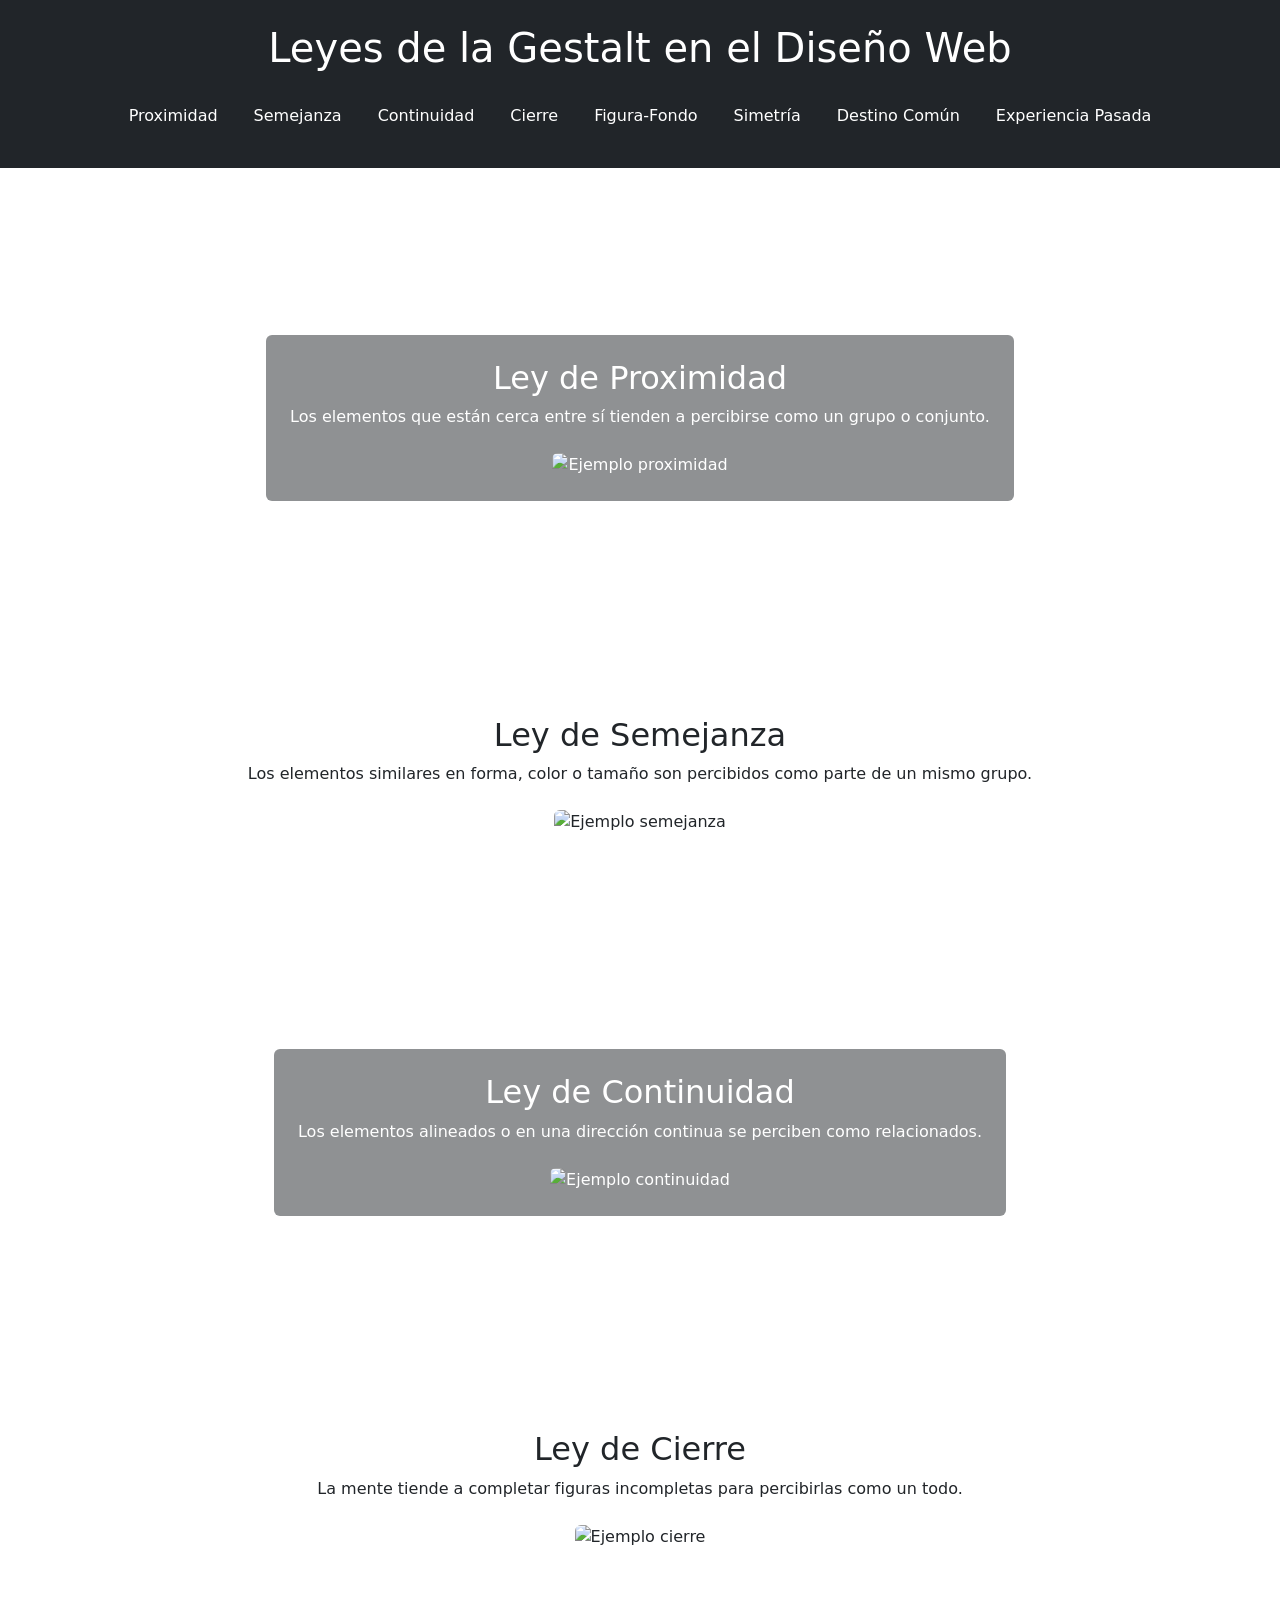
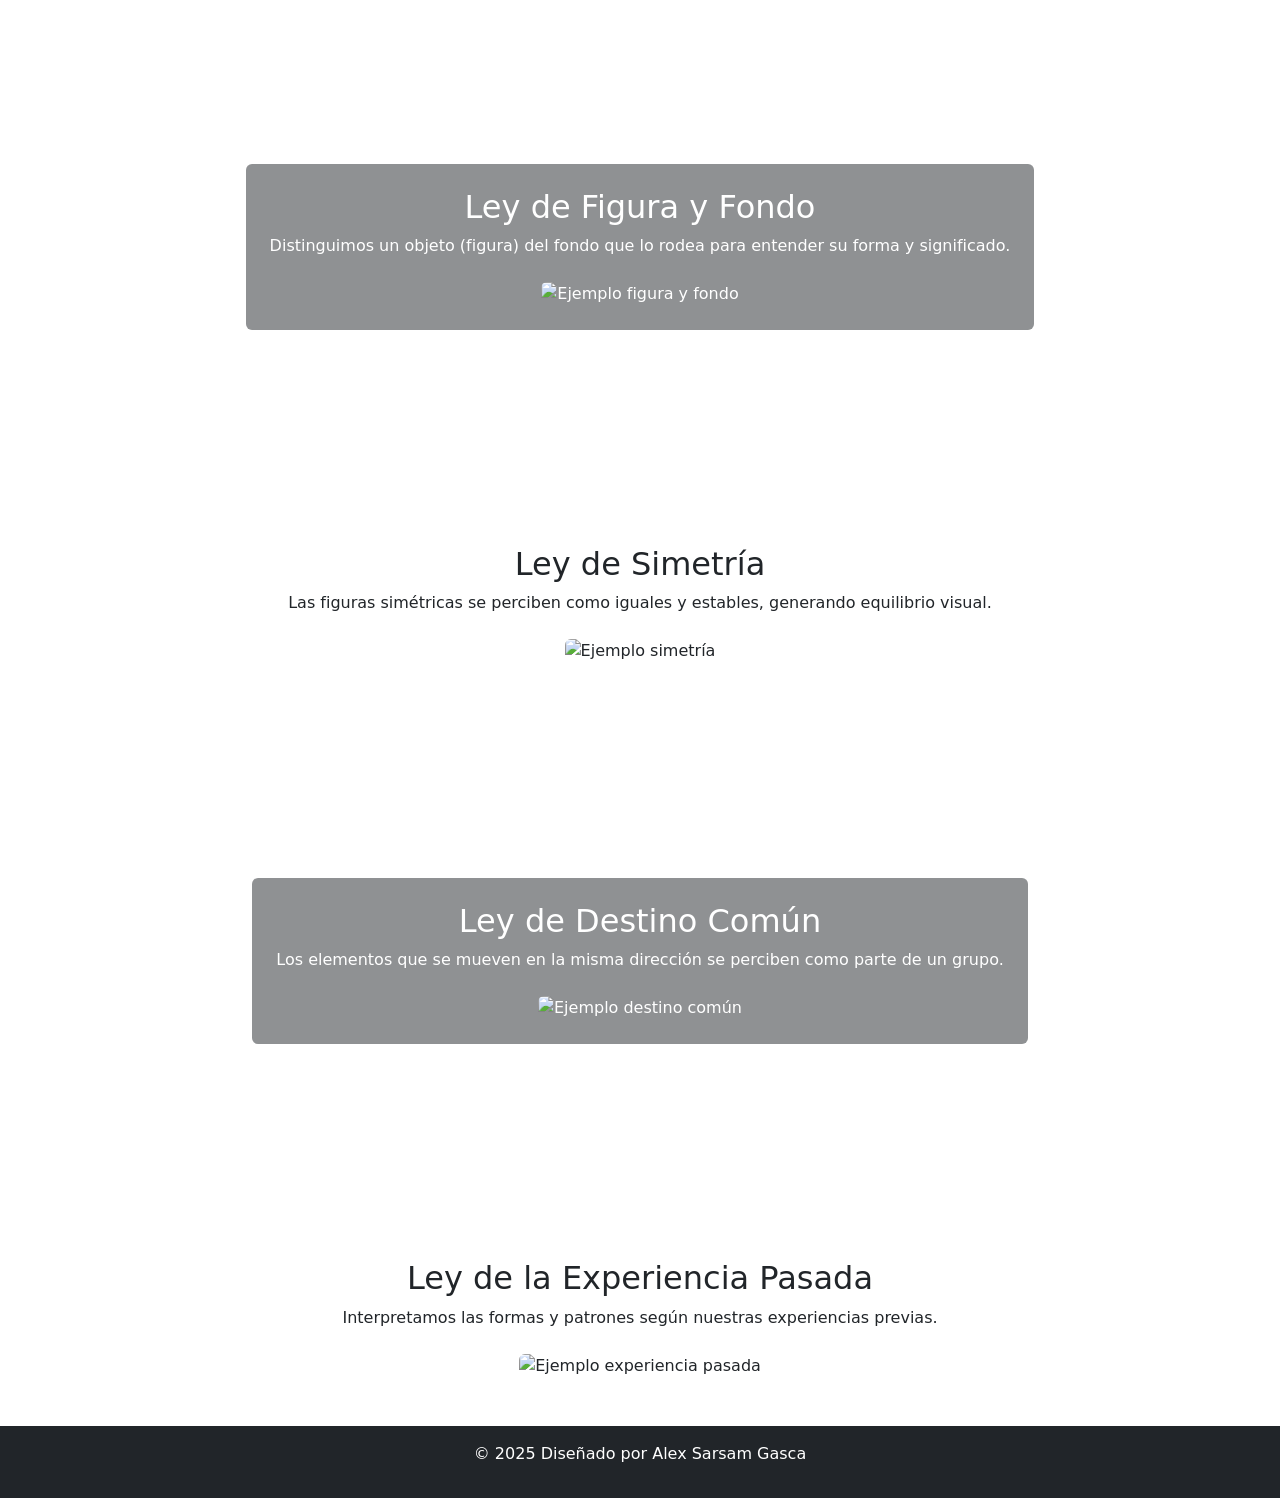
==== commit a3dc2725: "simplificar html practica gestalt" ====
--- a/ActividadBoostrap/index.html
+++ b/ActividadBoostrap/index.html
@@ -39,35 +39,14 @@
       <div class="bg-dark bg-opacity-50 p-4 rounded text-center">
         <h2>Ley de Proximidad</h2>
         <p>Los elementos que están cerca entre sí tienden a percibirse como un grupo o conjunto.</p>
-        <div class="d-flex gap-5 justify-content-center mt-3">
-          <div class="d-flex gap-1">
-            <div class="punto"></div><div class="punto"></div><div class="punto"></div>
-          </div>
-          <div class="d-flex gap-1">
-            <div class="punto"></div><div class="punto"></div><div class="punto"></div>
-          </div>
-          <div class="d-flex gap-1">
-            <div class="punto"></div><div class="punto"></div><div class="punto"></div>
-          </div>
-        </div>
-        <p class="mt-2 small fst-italic">Los puntos cercanos se perciben como 3 grupos.</p>
+        <img src="https://upload.wikimedia.org/wikipedia/commons/thumb/e/ea/Gestalt_proximity.svg/300px-Gestalt_proximity.svg.png" alt="Ejemplo proximidad" class="img-fluid mt-2 rounded">
       </div>
     </section>
 
-    <section id="ley2" class="container py-5 text-center reveal">
+    <section id="ley2" class="container py-5 text-center">
       <h2>Ley de Semejanza</h2>
       <p>Los elementos similares en forma, color o tamaño son percibidos como parte de un mismo grupo.</p>
-      <div class="d-flex flex-wrap justify-content-center gap-2 mt-3">
-        <div class="circulo bg-primary"></div>
-        <div class="cuadrado bg-danger"></div>
-        <div class="circulo bg-primary"></div>
-        <div class="cuadrado bg-danger"></div>
-        <div class="circulo bg-primary"></div>
-        <div class="cuadrado bg-danger"></div>
-        <div class="circulo bg-primary"></div>
-        <div class="cuadrado bg-danger"></div>
-      </div>
-      <p class="mt-2 small text-muted fst-italic">Ves dos grupos: círculos azules y cuadrados rojos.</p>
+      <img src="https://upload.wikimedia.org/wikipedia/commons/thumb/8/8f/Gestalt_similarity.svg/300px-Gestalt_similarity.svg.png" alt="Ejemplo semejanza" class="img-fluid mt-2 rounded">
     </section>
 
     <section id="ley3"
@@ -76,30 +55,14 @@
       <div class="bg-dark bg-opacity-50 p-4 rounded text-center">
         <h2>Ley de Continuidad</h2>
         <p>Los elementos alineados o en una dirección continua se perciben como relacionados.</p>
-        <svg width="300" height="60" class="mt-2">
-          <line x1="0" y1="30" x2="300" y2="30" stroke="white" stroke-width="2" stroke-dasharray="6,4"/>
-          <circle cx="30"  cy="30" r="8" fill="#0d6efd"/>
-          <circle cx="90"  cy="30" r="8" fill="#0d6efd"/>
-          <circle cx="150" cy="30" r="8" fill="#0d6efd"/>
-          <circle cx="210" cy="30" r="8" fill="#0d6efd"/>
-          <circle cx="270" cy="30" r="8" fill="#0d6efd"/>
-        </svg>
-        <p class="mt-2 small fst-italic">Los círculos alineados se perciben como una línea continua.</p>
+        <img src="https://upload.wikimedia.org/wikipedia/commons/thumb/c/cd/Gestalt_continuity.svg/300px-Gestalt_continuity.svg.png" alt="Ejemplo continuidad" class="img-fluid mt-2 rounded">
       </div>
     </section>
 
-    <section id="ley4" class="container py-5 text-center reveal">
+    <section id="ley4" class="container py-5 text-center">
       <h2>Ley de Cierre</h2>
       <p>La mente tiende a completar figuras incompletas para percibirlas como un todo.</p>
-      <div class="d-flex justify-content-center gap-4 mt-3">
-        <svg width="100" height="100">
-          <circle cx="50" cy="50" r="40" fill="none" stroke="#0d6efd" stroke-width="4" stroke-dasharray="60 20 60 20"/>
-        </svg>
-        <svg width="100" height="100">
-          <rect x="10" y="10" width="80" height="80" fill="none" stroke="#dc3545" stroke-width="4" stroke-dasharray="50 15 50 15"/>
-        </svg>
-      </div>
-      <p class="mt-2 small text-muted fst-italic">Aunque incompletas, el cerebro las completa como círculo y cuadrado.</p>
+      <img src="https://upload.wikimedia.org/wikipedia/commons/thumb/3/30/Pac-man.svg/200px-Pac-man.svg.png" alt="Ejemplo cierre" class="img-fluid mt-2 rounded">
     </section>
 
     <section id="ley5"
@@ -108,28 +71,14 @@
       <div class="bg-dark bg-opacity-50 p-4 rounded text-center">
         <h2>Ley de Figura y Fondo</h2>
         <p>Distinguimos un objeto (figura) del fondo que lo rodea para entender su forma y significado.</p>
-        <div class="figura-fondo mx-auto mt-3">
-          <div class="figura-centro"></div>
-        </div>
-        <p class="mt-2 small fst-italic">¿Ves una copa blanca o dos caras negras?</p>
+        <img src="https://upload.wikimedia.org/wikipedia/commons/thumb/7/76/Rubin2.jpg/200px-Rubin2.jpg" alt="Ejemplo figura y fondo" class="img-fluid mt-2 rounded">
       </div>
     </section>
 
-    <section id="ley6" class="container py-5 text-center reveal">
+    <section id="ley6" class="container py-5 text-center">
       <h2>Ley de Simetría</h2>
       <p>Las figuras simétricas se perciben como iguales y estables, generando equilibrio visual.</p>
-      <div class="d-flex justify-content-center gap-5 mt-3 align-items-center">
-        <svg width="100" height="100">
-          <rect x="10" y="10" width="80" height="80" rx="5" fill="#0d6efd" opacity="0.8"/>
-          <line x1="50" y1="10" x2="50" y2="90" stroke="white" stroke-width="2" stroke-dasharray="4,3"/>
-        </svg>
-        <svg width="100" height="100">
-          <ellipse cx="50" cy="50" rx="45" ry="45" fill="#198754" opacity="0.8"/>
-          <line x1="5" y1="50" x2="95" y2="50" stroke="white" stroke-width="2" stroke-dasharray="4,3"/>
-          <line x1="50" y1="5" x2="50" y2="95" stroke="white" stroke-width="2" stroke-dasharray="4,3"/>
-        </svg>
-      </div>
-      <p class="mt-2 small text-muted fst-italic">La línea punteada muestra el eje de simetría de cada figura.</p>
+      <img src="https://upload.wikimedia.org/wikipedia/commons/thumb/e/ec/Gestalt_symmetry.svg/300px-Gestalt_symmetry.svg.png" alt="Ejemplo simetría" class="img-fluid mt-2 rounded">
     </section>
 
     <section id="ley7"
@@ -138,47 +87,14 @@
       <div class="bg-dark bg-opacity-50 p-4 rounded text-center">
         <h2>Ley de Destino Común</h2>
         <p>Los elementos que se mueven en la misma dirección se perciben como parte de un grupo.</p>
-        <div class="d-flex justify-content-center gap-3 mt-3">
-          <div class="flecha-anim">→</div>
-          <div class="flecha-anim">→</div>
-          <div class="flecha-anim">→</div>
-          <div class="flecha-opuesta">←</div>
-          <div class="flecha-anim">→</div>
-          <div class="flecha-anim">→</div>
-        </div>
-        <p class="mt-2 small fst-italic">Las flechas azules forman grupo; la roja se percibe separada.</p>
+        <img src="https://upload.wikimedia.org/wikipedia/commons/thumb/6/6a/Gestalt_common_fate.svg/300px-Gestalt_common_fate.svg.png" alt="Ejemplo destino común" class="img-fluid mt-2 rounded">
       </div>
     </section>
 
-    <section id="ley8" class="container py-5 text-center reveal">
+    <section id="ley8" class="container py-5 text-center">
       <h2>Ley de la Experiencia Pasada</h2>
       <p>Interpretamos las formas y patrones según nuestras experiencias previas.</p>
-      <div class="d-flex justify-content-center gap-4 mt-3 flex-wrap">
-        <div class="d-flex flex-column align-items-center">
-          <svg width="60" height="60" viewBox="0 0 24 24" fill="none" stroke="#0d6efd" stroke-width="2">
-            <rect x="5" y="2" width="14" height="20" rx="2"/>
-            <line x1="9" y1="7" x2="15" y2="7"/>
-            <line x1="9" y1="11" x2="15" y2="11"/>
-            <line x1="9" y1="15" x2="13" y2="15"/>
-          </svg>
-          <small class="mt-1 text-muted">Documento</small>
-        </div>
-        <div class="d-flex flex-column align-items-center">
-          <svg width="60" height="60" viewBox="0 0 24 24" fill="none" stroke="#dc3545" stroke-width="2">
-            <path d="M3 9l9-7 9 7v11a2 2 0 0 1-2 2H5a2 2 0 0 1-2-2z"/>
-            <polyline points="9 22 9 12 15 12 15 22"/>
-          </svg>
-          <small class="mt-1 text-muted">Casa</small>
-        </div>
-        <div class="d-flex flex-column align-items-center">
-          <svg width="60" height="60" viewBox="0 0 24 24" fill="none" stroke="#198754" stroke-width="2">
-            <circle cx="12" cy="12" r="10"/>
-            <polyline points="12 6 12 12 16 14"/>
-          </svg>
-          <small class="mt-1 text-muted">Reloj</small>
-        </div>
-      </div>
-      <p class="mt-3 small text-muted fst-italic">Reconocemos estos iconos al instante gracias a experiencias previas.</p>
+      <img src="https://upload.wikimedia.org/wikipedia/commons/thumb/a/a7/Camponotus_flavomarginatus_ant.jpg/200px-Camponotus_flavomarginatus_ant.jpg" alt="Ejemplo experiencia pasada" class="img-fluid mt-2 rounded">
     </section>
 
   </main>
--- a/ActividadBoostrap/style.css
+++ b/ActividadBoostrap/style.css
@@ -1,94 +1,22 @@
-h t m l   { 
-     s c r o l l - b e h a v i o r :   s m o o t h ; 
- } 
- 
- . p a r a l l a x - s e c t i o n   { 
-     b a c k g r o u n d - a t t a c h m e n t :   f i x e d ; 
-     b a c k g r o u n d - p o s i t i o n :   c e n t e r ; 
-     b a c k g r o u n d - r e p e a t :   n o - r e p e a t ; 
-     b a c k g r o u n d - s i z e :   c o v e r ; 
-     h e i g h t :   5 0 0 p x ; 
-     p o s i t i o n :   r e l a t i v e ; 
-     o v e r f l o w :   h i d d e n ; 
- } 
- 
- . n a v - l i n k   { 
-     c o l o r :   # f f f   ! i m p o r t a n t ; 
-     m a r g i n :   0   1 0 p x ; 
- } 
- 
- . n a v - l i n k : h o v e r   { 
-     c o l o r :   # 0 d 6 e f d   ! i m p o r t a n t ; 
- } 
- 
- . p u n t o   { 
-     w i d t h :   1 6 p x ; 
-     h e i g h t :   1 6 p x ; 
-     b o r d e r - r a d i u s :   5 0 % ; 
-     b a c k g r o u n d :   # 0 d 6 e f d ; 
- } 
- 
- . c i r c u l o   { 
-     w i d t h :   4 0 p x ; 
-     h e i g h t :   4 0 p x ; 
-     b o r d e r - r a d i u s :   5 0 % ; 
- } 
- 
- . c u a d r a d o   { 
-     w i d t h :   4 0 p x ; 
-     h e i g h t :   4 0 p x ; 
-     b o r d e r - r a d i u s :   4 p x ; 
- } 
- 
- . f i g u r a - f o n d o   { 
-     w i d t h :   1 2 0 p x ; 
-     h e i g h t :   1 0 0 p x ; 
-     b a c k g r o u n d :   b l a c k ; 
-     p o s i t i o n :   r e l a t i v e ; 
-     o v e r f l o w :   h i d d e n ; 
- } 
- 
- . f i g u r a - c e n t r o   { 
-     p o s i t i o n :   a b s o l u t e ; 
-     l e f t :   5 0 % ; 
-     t o p :   0 ; 
-     t r a n s f o r m :   t r a n s l a t e X ( - 5 0 % ) ; 
-     w i d t h :   4 0 p x ; 
-     h e i g h t :   1 0 0 p x ; 
-     b a c k g r o u n d :   w h i t e ; 
-     b o r d e r - r a d i u s :   0   0   5 0 %   5 0 % ; 
- } 
- 
- . f l e c h a - a n i m   { 
-     f o n t - s i z e :   2 r e m ; 
-     c o l o r :   # 0 d 6 e f d ; 
-     a n i m a t i o n :   m o v e r D e r e c h a   1 . 5 s   i n f i n i t e   a l t e r n a t e   e a s e - i n - o u t ; 
- } 
- 
- . f l e c h a - o p u e s t a   { 
-     f o n t - s i z e :   2 r e m ; 
-     c o l o r :   # d c 3 5 4 5 ; 
-     a n i m a t i o n :   m o v e r I z q u i e r d a   1 . 5 s   i n f i n i t e   a l t e r n a t e   e a s e - i n - o u t ; 
- } 
- 
- @ k e y f r a m e s   m o v e r D e r e c h a   { 
-     f r o m   {   t r a n s f o r m :   t r a n s l a t e X ( 0 ) ;   } 
-     t o       {   t r a n s f o r m :   t r a n s l a t e X ( 1 0 p x ) ;   } 
- } 
- 
- @ k e y f r a m e s   m o v e r I z q u i e r d a   { 
-     f r o m   {   t r a n s f o r m :   t r a n s l a t e X ( 0 ) ;   } 
-     t o       {   t r a n s f o r m :   t r a n s l a t e X ( - 1 0 p x ) ;   } 
- } 
- 
- . r e v e a l   { 
-     o p a c i t y :   0 ; 
-     t r a n s f o r m :   t r a n s l a t e Y ( 4 0 p x ) ; 
-     t r a n s i t i o n :   o p a c i t y   0 . 7 s   e a s e ,   t r a n s f o r m   0 . 7 s   e a s e ; 
- } 
- 
- . r e v e a l . v i s i b l e   { 
-     o p a c i t y :   1 ; 
-     t r a n s f o r m :   t r a n s l a t e Y ( 0 ) ; 
- } 
- +html {
+  scroll-behavior: smooth;
+}
+
+.parallax-section {
+  background-attachment: fixed;
+  background-position: center;
+  background-repeat: no-repeat;
+  background-size: cover;
+  height: 500px;
+  position: relative;
+  overflow: hidden;
+}
+
+.nav-link {
+  color: #fff !important;
+  margin: 0 10px;
+}
+
+.nav-link:hover {
+  color: #0d6efd !important;
+}
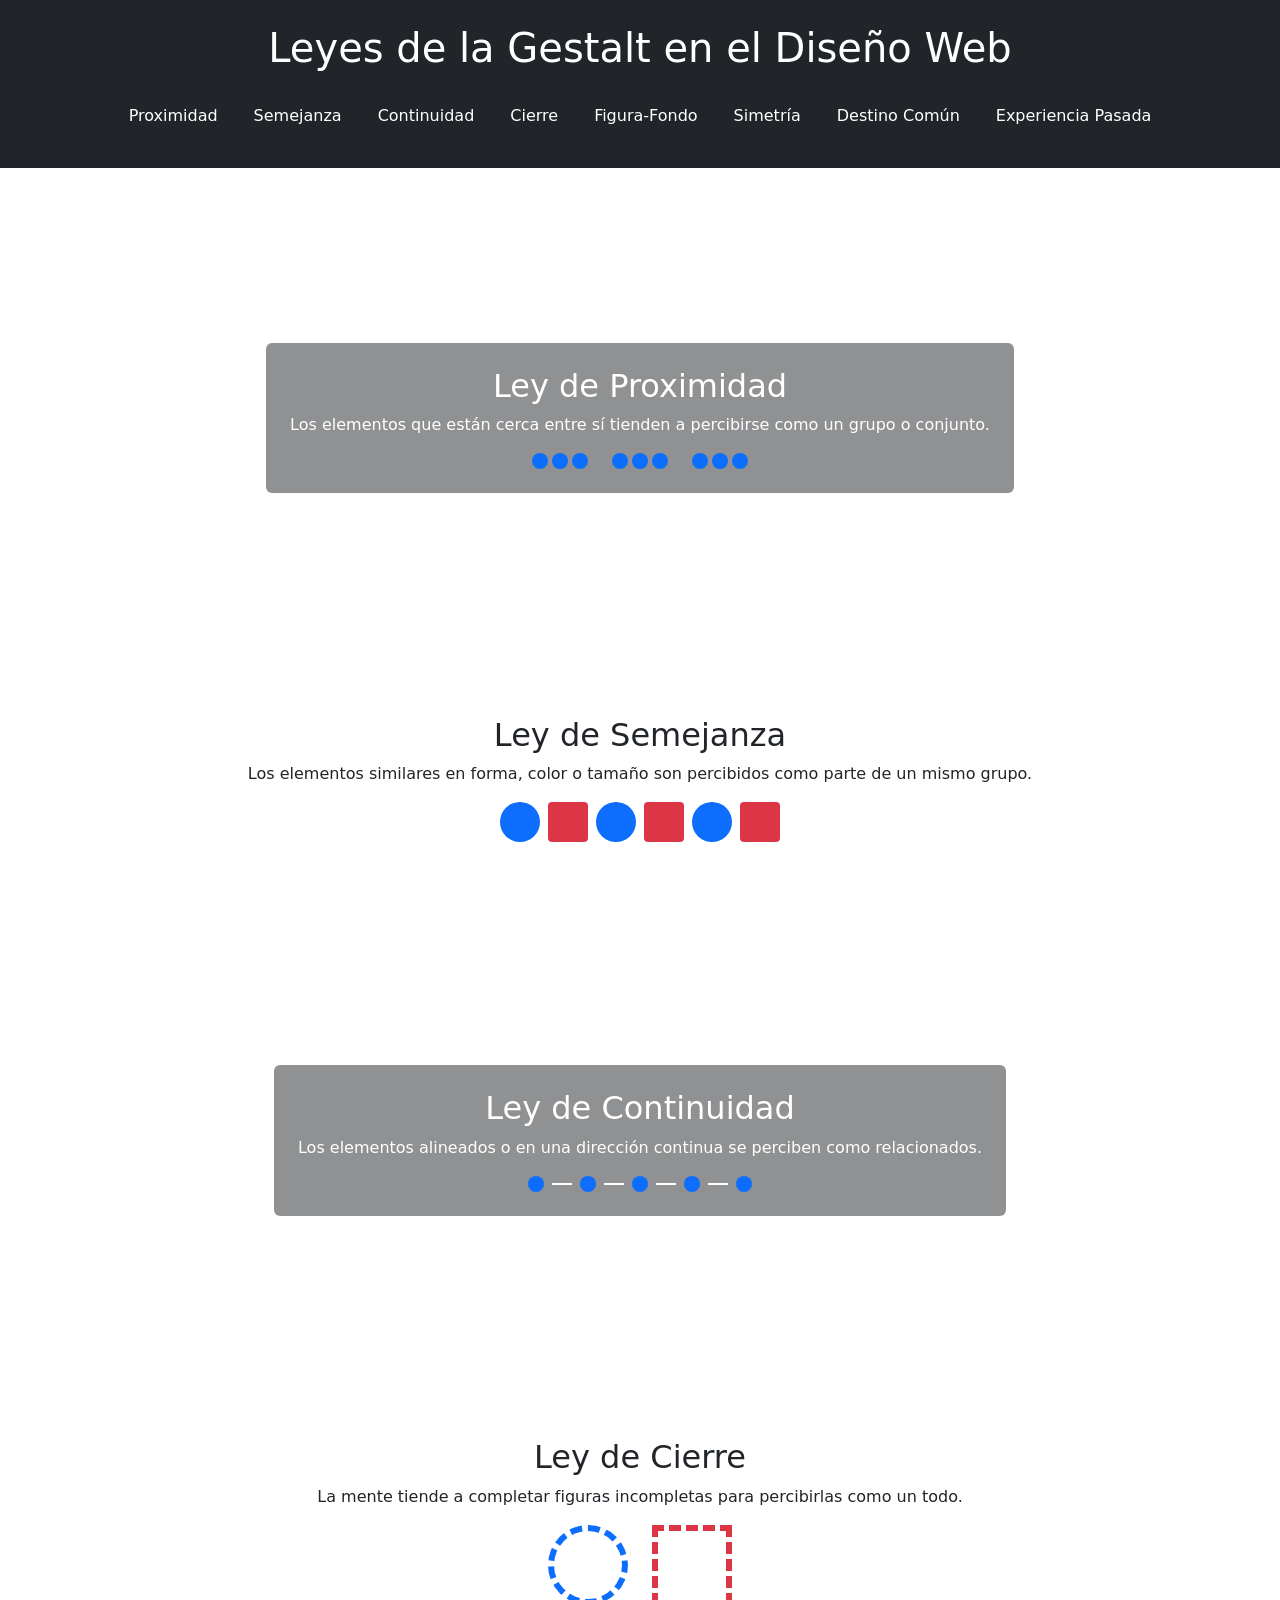
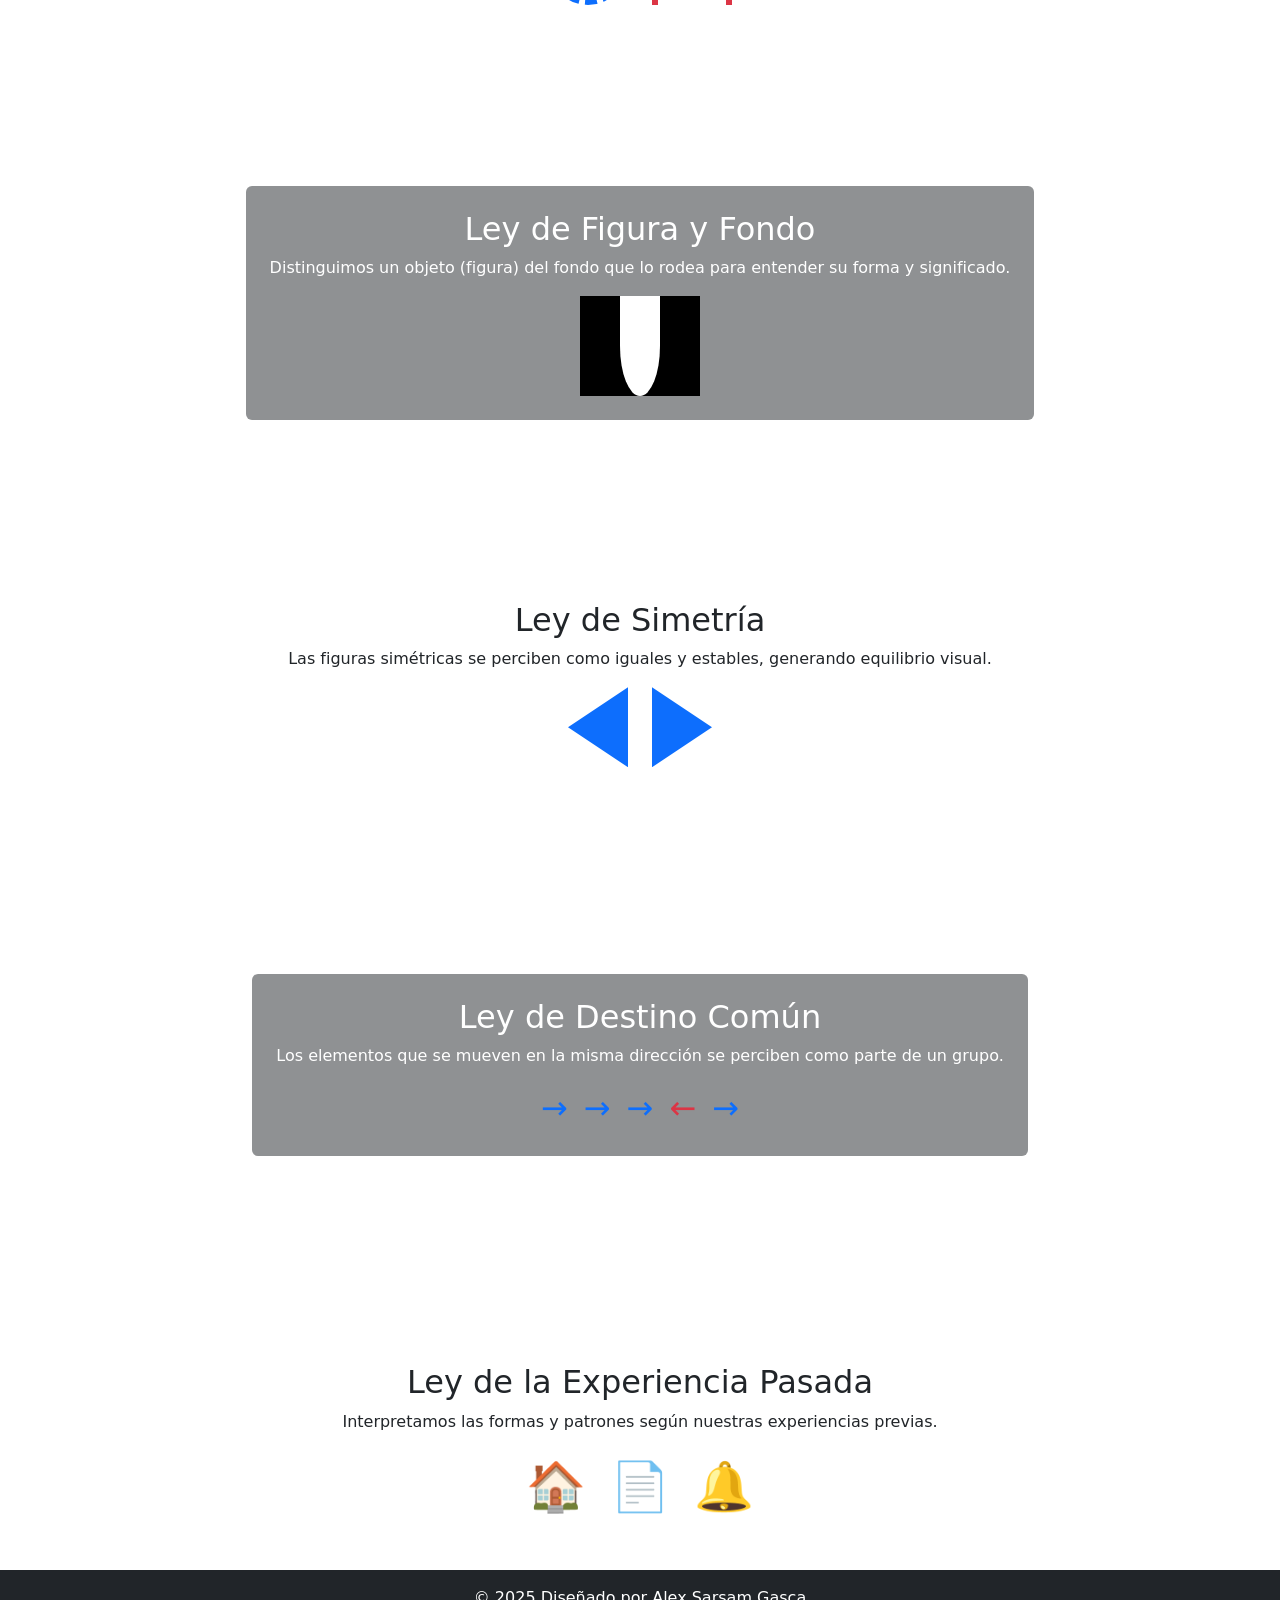
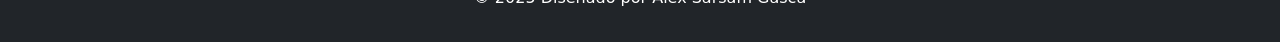
==== commit 132ad5f7: "ejemplos visuales sin imagenes externas" ====
--- a/ActividadBoostrap/index.html
+++ b/ActividadBoostrap/index.html
@@ -39,14 +39,22 @@
       <div class="bg-dark bg-opacity-50 p-4 rounded text-center">
         <h2>Ley de Proximidad</h2>
         <p>Los elementos que están cerca entre sí tienden a percibirse como un grupo o conjunto.</p>
-        <img src="https://upload.wikimedia.org/wikipedia/commons/thumb/e/ea/Gestalt_proximity.svg/300px-Gestalt_proximity.svg.png" alt="Ejemplo proximidad" class="img-fluid mt-2 rounded">
+        <div class="d-flex gap-4 justify-content-center mt-3">
+          <div class="d-flex gap-1"><div class="punto"></div><div class="punto"></div><div class="punto"></div></div>
+          <div class="d-flex gap-1"><div class="punto"></div><div class="punto"></div><div class="punto"></div></div>
+          <div class="d-flex gap-1"><div class="punto"></div><div class="punto"></div><div class="punto"></div></div>
+        </div>
       </div>
     </section>
 
     <section id="ley2" class="container py-5 text-center">
       <h2>Ley de Semejanza</h2>
       <p>Los elementos similares en forma, color o tamaño son percibidos como parte de un mismo grupo.</p>
-      <img src="https://upload.wikimedia.org/wikipedia/commons/thumb/8/8f/Gestalt_similarity.svg/300px-Gestalt_similarity.svg.png" alt="Ejemplo semejanza" class="img-fluid mt-2 rounded">
+      <div class="d-flex flex-wrap justify-content-center gap-2 mt-3">
+        <div class="circulo bg-primary"></div><div class="cuadrado bg-danger"></div>
+        <div class="circulo bg-primary"></div><div class="cuadrado bg-danger"></div>
+        <div class="circulo bg-primary"></div><div class="cuadrado bg-danger"></div>
+      </div>
     </section>
 
     <section id="ley3"
@@ -55,14 +63,23 @@
       <div class="bg-dark bg-opacity-50 p-4 rounded text-center">
         <h2>Ley de Continuidad</h2>
         <p>Los elementos alineados o en una dirección continua se perciben como relacionados.</p>
-        <img src="https://upload.wikimedia.org/wikipedia/commons/thumb/c/cd/Gestalt_continuity.svg/300px-Gestalt_continuity.svg.png" alt="Ejemplo continuidad" class="img-fluid mt-2 rounded">
+        <div class="d-flex justify-content-center align-items-center gap-2 mt-3">
+          <div class="punto"></div><div class="linea"></div>
+          <div class="punto"></div><div class="linea"></div>
+          <div class="punto"></div><div class="linea"></div>
+          <div class="punto"></div><div class="linea"></div>
+          <div class="punto"></div>
+        </div>
       </div>
     </section>
 
     <section id="ley4" class="container py-5 text-center">
       <h2>Ley de Cierre</h2>
       <p>La mente tiende a completar figuras incompletas para percibirlas como un todo.</p>
-      <img src="https://upload.wikimedia.org/wikipedia/commons/thumb/3/30/Pac-man.svg/200px-Pac-man.svg.png" alt="Ejemplo cierre" class="img-fluid mt-2 rounded">
+      <div class="d-flex justify-content-center gap-4 mt-3">
+        <div class="circulo-incompleto"></div>
+        <div class="cuadrado-incompleto"></div>
+      </div>
     </section>
 
     <section id="ley5"
@@ -71,14 +88,19 @@
       <div class="bg-dark bg-opacity-50 p-4 rounded text-center">
         <h2>Ley de Figura y Fondo</h2>
         <p>Distinguimos un objeto (figura) del fondo que lo rodea para entender su forma y significado.</p>
-        <img src="https://upload.wikimedia.org/wikipedia/commons/thumb/7/76/Rubin2.jpg/200px-Rubin2.jpg" alt="Ejemplo figura y fondo" class="img-fluid mt-2 rounded">
+        <div class="figura-fondo mx-auto mt-3">
+          <div class="figura-centro"></div>
+        </div>
       </div>
     </section>
 
     <section id="ley6" class="container py-5 text-center">
       <h2>Ley de Simetría</h2>
       <p>Las figuras simétricas se perciben como iguales y estables, generando equilibrio visual.</p>
-      <img src="https://upload.wikimedia.org/wikipedia/commons/thumb/e/ec/Gestalt_symmetry.svg/300px-Gestalt_symmetry.svg.png" alt="Ejemplo simetría" class="img-fluid mt-2 rounded">
+      <div class="d-flex justify-content-center gap-4 mt-3">
+        <div class="simetria-izq"></div>
+        <div class="simetria-der"></div>
+      </div>
     </section>
 
     <section id="ley7"
@@ -87,14 +109,24 @@
       <div class="bg-dark bg-opacity-50 p-4 rounded text-center">
         <h2>Ley de Destino Común</h2>
         <p>Los elementos que se mueven en la misma dirección se perciben como parte de un grupo.</p>
-        <img src="https://upload.wikimedia.org/wikipedia/commons/thumb/6/6a/Gestalt_common_fate.svg/300px-Gestalt_common_fate.svg.png" alt="Ejemplo destino común" class="img-fluid mt-2 rounded">
+        <div class="d-flex justify-content-center gap-3 mt-3">
+          <span class="flecha-anim">→</span>
+          <span class="flecha-anim">→</span>
+          <span class="flecha-anim">→</span>
+          <span class="flecha-opuesta">←</span>
+          <span class="flecha-anim">→</span>
+        </div>
       </div>
     </section>
 
     <section id="ley8" class="container py-5 text-center">
       <h2>Ley de la Experiencia Pasada</h2>
       <p>Interpretamos las formas y patrones según nuestras experiencias previas.</p>
-      <img src="https://upload.wikimedia.org/wikipedia/commons/thumb/a/a7/Camponotus_flavomarginatus_ant.jpg/200px-Camponotus_flavomarginatus_ant.jpg" alt="Ejemplo experiencia pasada" class="img-fluid mt-2 rounded">
+      <div class="d-flex justify-content-center gap-4 mt-3">
+        <div class="icono-exp">🏠</div>
+        <div class="icono-exp">📄</div>
+        <div class="icono-exp">🔔</div>
+      </div>
     </section>
 
   </main>
--- a/ActividadBoostrap/style.css
+++ b/ActividadBoostrap/style.css
@@ -1,6 +1,4 @@
-html {
-  scroll-behavior: smooth;
-}
+html { scroll-behavior: smooth; }
 
 .parallax-section {
   background-attachment: fixed;
@@ -8,15 +6,45 @@
   background-repeat: no-repeat;
   background-size: cover;
   height: 500px;
-  position: relative;
   overflow: hidden;
 }
 
-.nav-link {
-  color: #fff !important;
-  margin: 0 10px;
+.nav-link { color: #fff !important; margin: 0 10px; }
+.nav-link:hover { color: #0d6efd !important; }
+
+.punto { width: 16px; height: 16px; border-radius: 50%; background: #0d6efd; }
+.linea { width: 20px; height: 2px; background: white; }
+
+.circulo { width: 40px; height: 40px; border-radius: 50%; }
+.cuadrado { width: 40px; height: 40px; border-radius: 4px; }
+
+.circulo-incompleto {
+  width: 80px; height: 80px; border-radius: 50%;
+  border: 6px dashed #0d6efd;
+}
+.cuadrado-incompleto {
+  width: 80px; height: 80px;
+  border: 6px dashed #dc3545;
+  border-bottom: none;
 }
 
-.nav-link:hover {
-  color: #0d6efd !important;
+.figura-fondo {
+  width: 120px; height: 100px;
+  background: black; position: relative; overflow: hidden;
 }
+.figura-centro {
+  position: absolute; left: 50%; top: 0;
+  transform: translateX(-50%);
+  width: 40px; height: 100px;
+  background: white; border-radius: 0 0 50% 50%;
+}
+
+.simetria-izq { width: 60px; height: 80px; background: #0d6efd; clip-path: polygon(100% 0, 100% 100%, 0 50%); }
+.simetria-der { width: 60px; height: 80px; background: #0d6efd; clip-path: polygon(0 0, 0 100%, 100% 50%); }
+
+.flecha-anim { font-size: 2rem; color: #0d6efd; animation: dcha 1.5s infinite alternate ease-in-out; }
+.flecha-opuesta { font-size: 2rem; color: #dc3545; animation: izqda 1.5s infinite alternate ease-in-out; }
+@keyframes dcha  { from { transform: translateX(0); } to { transform: translateX(10px); } }
+@keyframes izqda { from { transform: translateX(0); } to { transform: translateX(-10px); } }
+
+.icono-exp { font-size: 3rem; }
